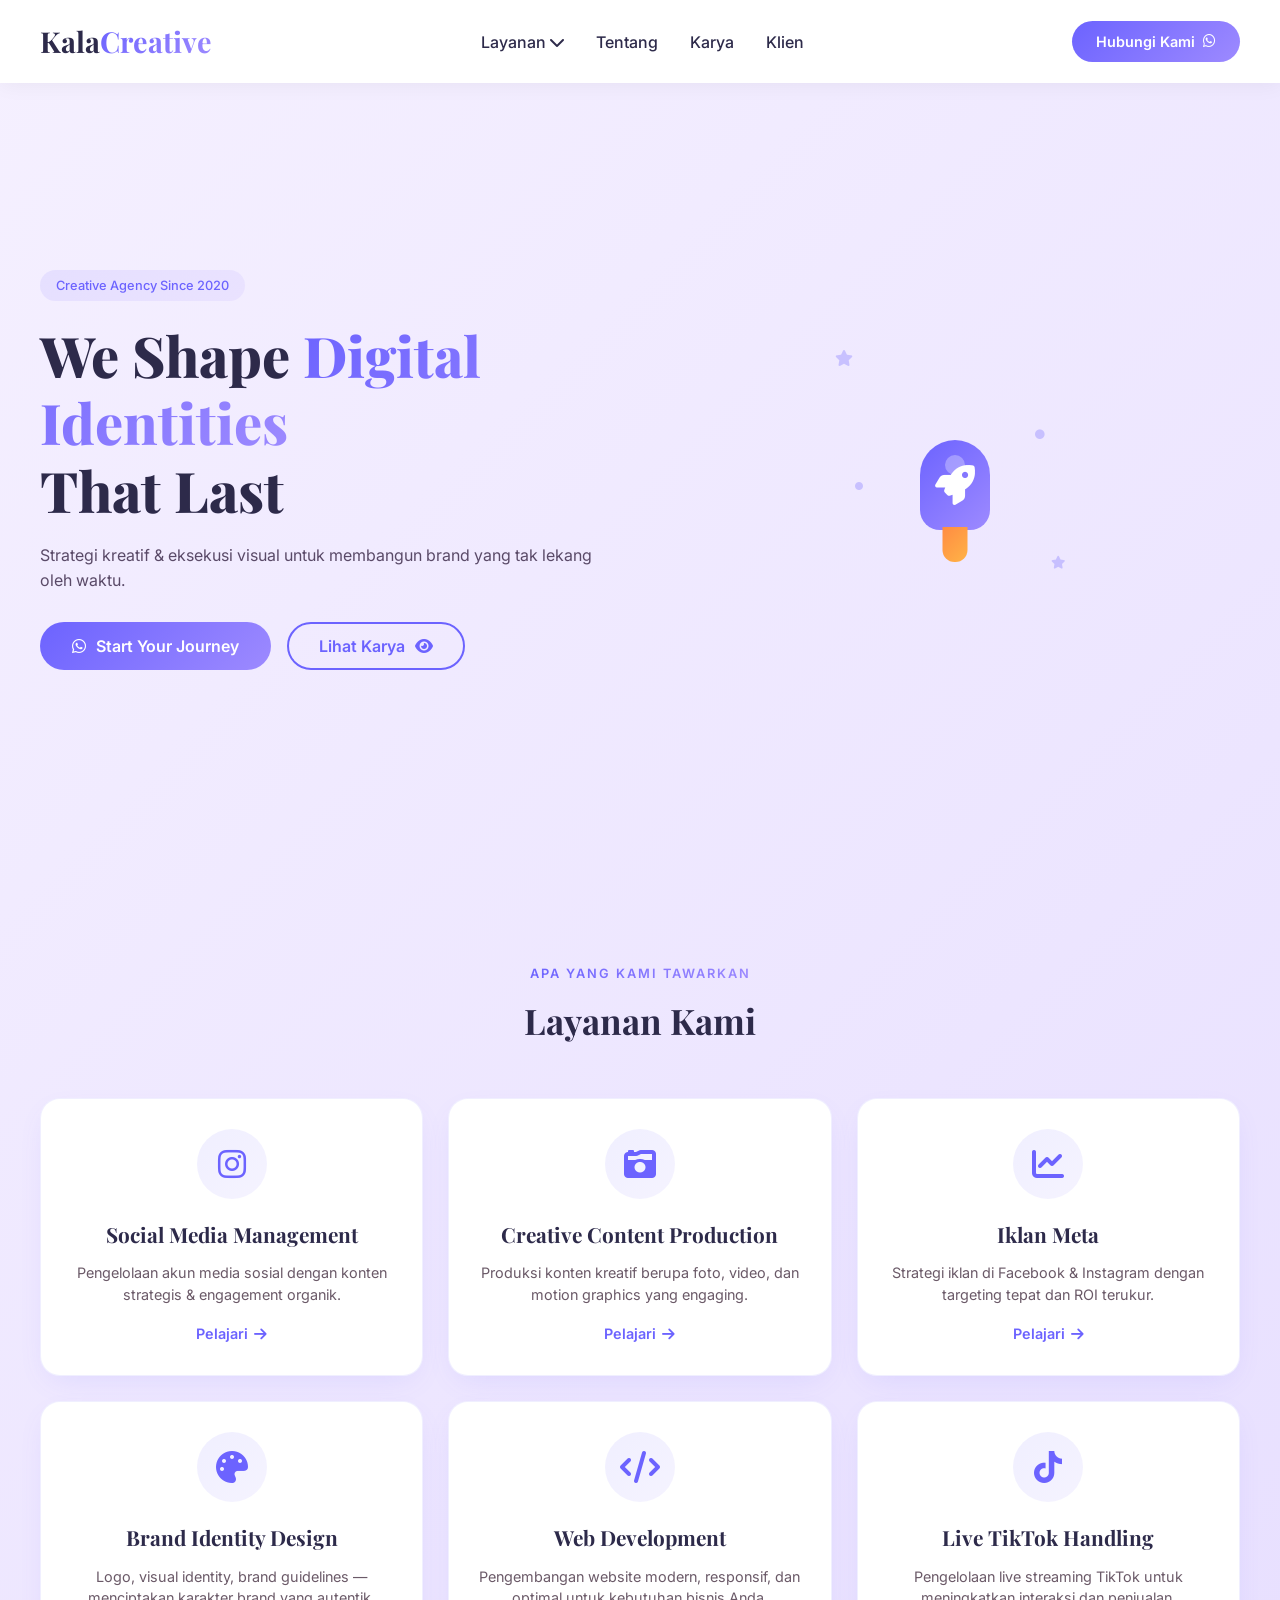
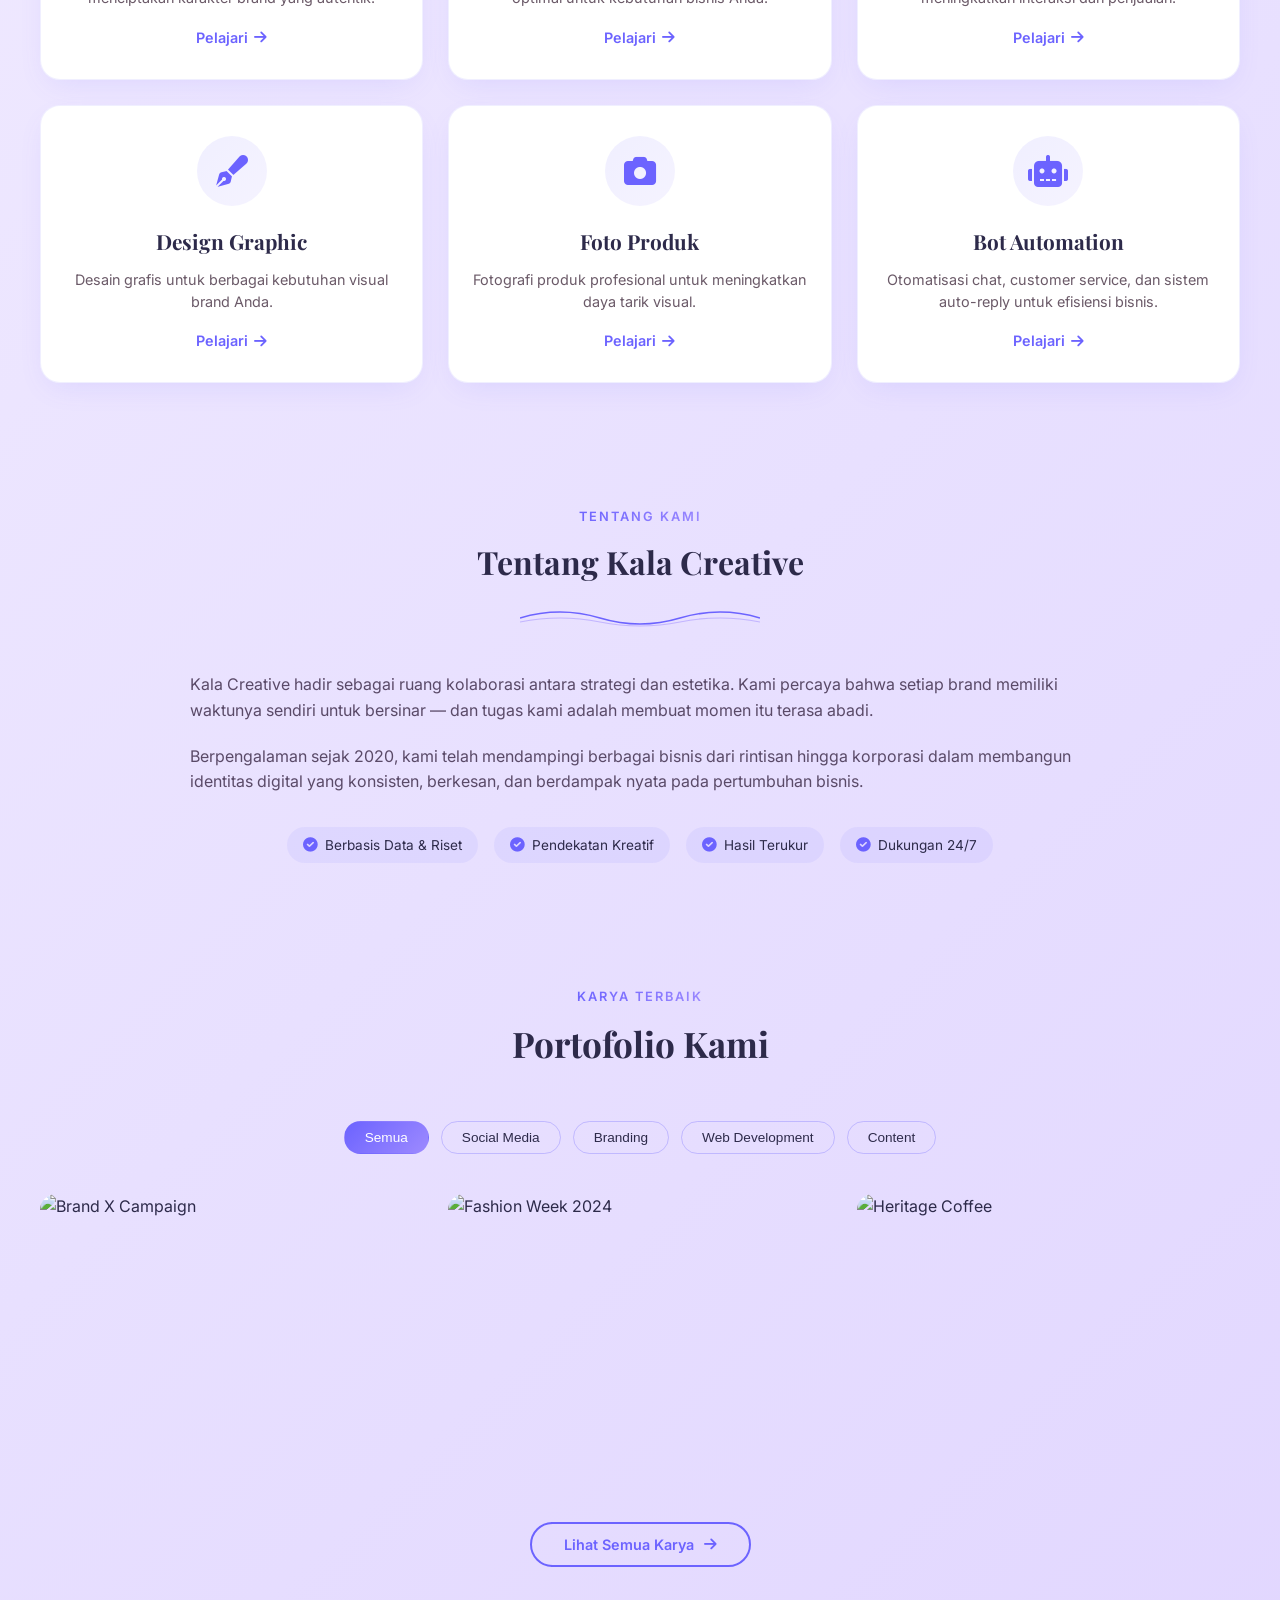
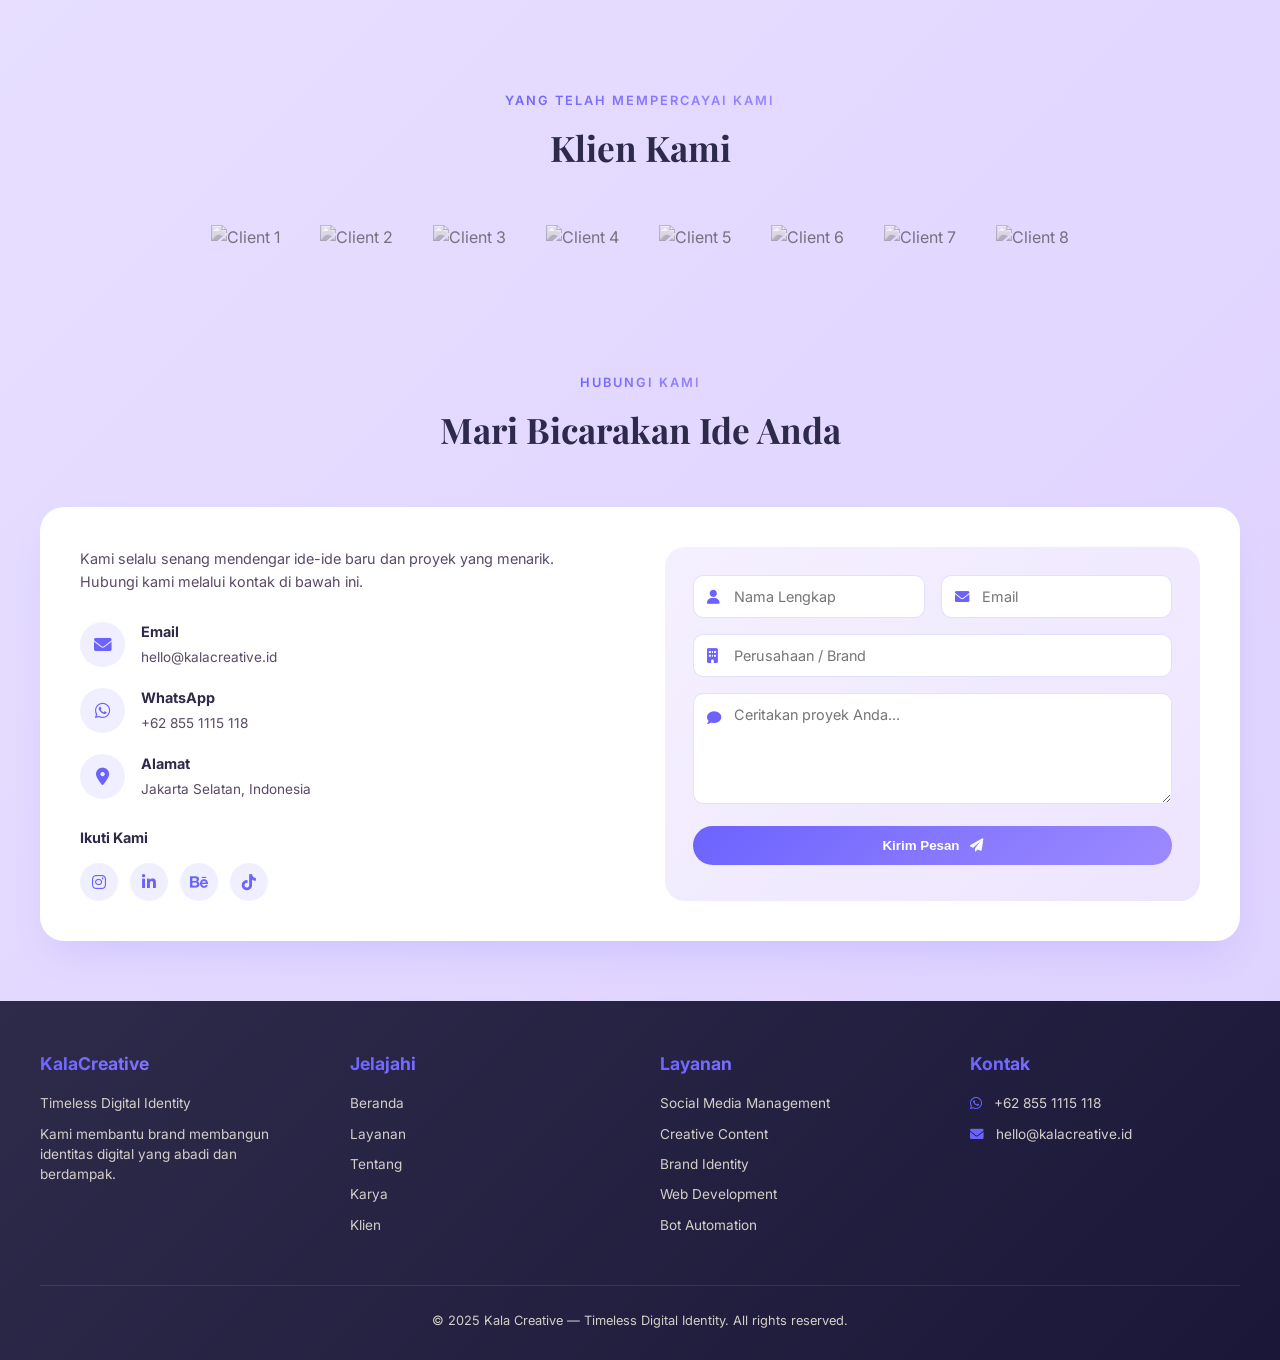
==== index.html @ 10d486e4 "Update UI" ====
<!DOCTYPE html>
<html lang="id">
<head>
    <meta charset="UTF-8">
    <meta name="viewport" content="width=device-width, initial-scale=1.0, user-scalable=yes">
    <meta name="description" content="Kala Creative - Creative Agency for Timeless Digital Identity">
    <title>Kala Creative - Timeless Digital Identity</title>
    <!-- Google Fonts -->
    <link href="https://fonts.googleapis.com/css2?family=Inter:opsz,wght@14..32,300;400;500;600;700;800&family=Playfair+Display:wght@400;500;600;700;800;900&display=swap" rel="stylesheet">
    <!-- Font Awesome 6 -->
    <link rel="stylesheet" href="https://cdnjs.cloudflare.com/ajax/libs/font-awesome/6.0.0-beta3/css/all.min.css">
    <!-- AOS Animation -->
    <link href="https://unpkg.com/aos@2.3.1/dist/aos.css" rel="stylesheet">
    <!-- Custom CSS -->
    <link rel="stylesheet" href="style.css">
</head>
<body>

<!-- Loading Animation -->
<div id="preloader">
    <div class="loader"></div>
</div>

<!-- Back to Top Button -->
<button id="backToTop" class="back-to-top">
    <i class="fas fa-arrow-up"></i>
</button>

<!-- Navbar -->
<nav class="navbar" id="navbar">
    <div class="container nav-container">
        <div class="logo">Kala<span>Creative</span></div>
        <ul class="nav-links" id="navLinks">
            <li class="nav-item has-dropdown">
                <a href="#" class="nav-link">Layanan <i class="fas fa-chevron-down"></i></a>
                <div class="dropdown-menu">
                    <div class="dropdown-grid">
                        <a href="social-media-management.html" class="dropdown-item">
                            <div class="dropdown-icon"><i class="fab fa-instagram"></i></div>
                            <div>
                                <h4>Social Media Management</h4>
                                <p>Kelola media sosial brand Anda</p>
                            </div>
                        </a>
                        <a href="creative-content.html" class="dropdown-item">
                            <div class="dropdown-icon"><i class="fas fa-camera-retro"></i></div>
                            <div>
                                <h4>Creative Content</h4>
                                <p>Produksi konten kreatif berkualitas</p>
                            </div>
                        </a>
                        <a href="meta-ads.html" class="dropdown-item">
                            <div class="dropdown-icon"><i class="fas fa-chart-line"></i></div>
                            <div>
                                <h4>Iklan Meta</h4>
                                <p>Strategi iklan Facebook & Instagram</p>
                            </div>
                        </a>
                        <a href="brand-identity.html" class="dropdown-item">
                            <div class="dropdown-icon"><i class="fas fa-palette"></i></div>
                            <div>
                                <h4>Brand Identity</h4>
                                <p>Ciptakan identitas brand yang kuat</p>
                            </div>
                        </a>
                        <a href="web-development.html" class="dropdown-item">
                            <div class="dropdown-icon"><i class="fas fa-code"></i></div>
                            <div>
                                <h4>Web Development</h4>
                                <p>Website modern & responsif</p>
                            </div>
                        </a>
                        <a href="live-tiktok.html" class="dropdown-item">
                            <div class="dropdown-icon"><i class="fab fa-tiktok"></i></div>
                            <div>
                                <h4>Live TikTok</h4>
                                <p>Optimasi live streaming TikTok</p>
                            </div>
                        </a>
                        <a href="graphic-design.html" class="dropdown-item">
                            <div class="dropdown-icon"><i class="fas fa-pen-fancy"></i></div>
                            <div>
                                <h4>Graphic Design</h4>
                                <p>Desain grafis untuk berbagai kebutuhan</p>
                            </div>
                        </a>
                        <a href="product-photo.html" class="dropdown-item">
                            <div class="dropdown-icon"><i class="fas fa-camera"></i></div>
                            <div>
                                <h4>Foto Produk</h4>
                                <p>Fotografi produk profesional</p>
                            </div>
                        </a>
                        <a href="bot-automation.html" class="dropdown-item">
                            <div class="dropdown-icon"><i class="fas fa-robot"></i></div>
                            <div>
                                <h4>Bot Automation</h4>
                                <p>Otomatisasi chat & customer service</p>
                            </div>
                        </a>
                    </div>
                </div>
            </li>
            <li><a href="#about">Tentang</a></li>
            <li><a href="#portfolio">Karya</a></li>
            <li><a href="#clients">Klien</a></li>
        </ul>
        <a href="https://wa.me/628551115118?text=Halo%20Kala%20Creative,%20saya%20tertarik%20dengan%20layanan%20Anda" class="nav-cta-btn" target="_blank">
            <span>Hubungi Kami</span>
            <i class="fab fa-whatsapp"></i>
        </a>
        <div class="menu-toggle" id="menuToggle">
            <i class="fas fa-bars"></i>
        </div>
    </div>
</nav>

<main>
    <!-- Hero Section -->
    <section id="home" class="hero">
        <div class="container">
            <div class="hero-wrapper">
                <div class="hero-left" data-aos="fade-right" data-aos-duration="1000">
                    <div class="hero-badge">Creative Agency Since 2020</div>
                    <h1>
                        We Shape <span class="hero-gradient">Digital Identities</span><br>
                        That Last
                    </h1>
                    <p class="hero-subtitle">Strategi kreatif & eksekusi visual untuk membangun brand yang tak lekang oleh waktu.</p>
                    <div class="hero-buttons">
                        <a href="https://wa.me/628551115118?text=Halo%20Kala%20Creative,%20saya%20tertarik%20dengan%20layanan%20Anda" class="btn-primary" target="_blank">
                            <i class="fab fa-whatsapp"></i> Start Your Journey
                        </a>
                        <a href="#portfolio" class="btn-outline">Lihat Karya <i class="fas fa-eye"></i></a>
                    </div>
                </div>
                <div class="hero-right" data-aos="fade-left" data-aos-duration="1000" data-aos-delay="200">
                    <div class="rocket-animation">
                        <div class="rocket">
                            <div class="rocket-body">
                                <div class="rocket-window"></div>
                                <i class="fas fa-rocket"></i>
                            </div>
                            <div class="rocket-fire"></div>
                        </div>
                        <div class="floating-icons">
                            <i class="fas fa-star star-1"></i>
                            <i class="fas fa-star star-2"></i>
                            <i class="fas fa-circle circle-1"></i>
                            <i class="fas fa-circle circle-2"></i>
                        </div>
                    </div>
                </div>
            </div>
        </div>
    </section>

    <!-- Layanan Kami -->
    <section id="services">
        <div class="container">
            <div class="section-header" data-aos="fade-up">
                <span class="section-subtitle">Apa yang Kami Tawarkan</span>
                <h2 class="section-title">Layanan Kami</h2>
            </div>
            <div class="services-grid">
                <div class="service-card" data-aos="fade-up" data-aos-delay="0">
                    <div class="service-icon">
                        <i class="fab fa-instagram"></i>
                    </div>
                    <h3>Social Media Management</h3>
                    <p>Pengelolaan akun media sosial dengan konten strategis & engagement organik.</p>
                    <a href="social-media-management.html" class="service-link">Pelajari <i class="fas fa-arrow-right"></i></a>
                </div>
                <div class="service-card" data-aos="fade-up" data-aos-delay="100">
                    <div class="service-icon">
                        <i class="fas fa-camera-retro"></i>
                    </div>
                    <h3>Creative Content Production</h3>
                    <p>Produksi konten kreatif berupa foto, video, dan motion graphics yang engaging.</p>
                    <a href="creative-content.html" class="service-link">Pelajari <i class="fas fa-arrow-right"></i></a>
                </div>
                <div class="service-card" data-aos="fade-up" data-aos-delay="200">
                    <div class="service-icon">
                        <i class="fas fa-chart-line"></i>
                    </div>
                    <h3>Iklan Meta</h3>
                    <p>Strategi iklan di Facebook & Instagram dengan targeting tepat dan ROI terukur.</p>
                    <a href="meta-ads.html" class="service-link">Pelajari <i class="fas fa-arrow-right"></i></a>
                </div>
                <div class="service-card" data-aos="fade-up" data-aos-delay="300">
                    <div class="service-icon">
                        <i class="fas fa-palette"></i>
                    </div>
                    <h3>Brand Identity Design</h3>
                    <p>Logo, visual identity, brand guidelines — menciptakan karakter brand yang autentik.</p>
                    <a href="brand-identity.html" class="service-link">Pelajari <i class="fas fa-arrow-right"></i></a>
                </div>
                <div class="service-card" data-aos="fade-up" data-aos-delay="400">
                    <div class="service-icon">
                        <i class="fas fa-code"></i>
                    </div>
                    <h3>Web Development</h3>
                    <p>Pengembangan website modern, responsif, dan optimal untuk kebutuhan bisnis Anda.</p>
                    <a href="web-development.html" class="service-link">Pelajari <i class="fas fa-arrow-right"></i></a>
                </div>
                <div class="service-card" data-aos="fade-up" data-aos-delay="500">
                    <div class="service-icon">
                        <i class="fab fa-tiktok"></i>
                    </div>
                    <h3>Live TikTok Handling</h3>
                    <p>Pengelolaan live streaming TikTok untuk meningkatkan interaksi dan penjualan.</p>
                    <a href="live-tiktok.html" class="service-link">Pelajari <i class="fas fa-arrow-right"></i></a>
                </div>
                <div class="service-card" data-aos="fade-up" data-aos-delay="600">
                    <div class="service-icon">
                        <i class="fas fa-pen-fancy"></i>
                    </div>
                    <h3>Design Graphic</h3>
                    <p>Desain grafis untuk berbagai kebutuhan visual brand Anda.</p>
                    <a href="graphic-design.html" class="service-link">Pelajari <i class="fas fa-arrow-right"></i></a>
                </div>
                <div class="service-card" data-aos="fade-up" data-aos-delay="700">
                    <div class="service-icon">
                        <i class="fas fa-camera"></i>
                    </div>
                    <h3>Foto Produk</h3>
                    <p>Fotografi produk profesional untuk meningkatkan daya tarik visual.</p>
                    <a href="product-photo.html" class="service-link">Pelajari <i class="fas fa-arrow-right"></i></a>
                </div>
                <div class="service-card" data-aos="fade-up" data-aos-delay="800">
                    <div class="service-icon">
                        <i class="fas fa-robot"></i>
                    </div>
                    <h3>Bot Automation</h3>
                    <p>Otomatisasi chat, customer service, dan sistem auto-reply untuk efisiensi bisnis.</p>
                    <a href="bot-automation.html" class="service-link">Pelajari <i class="fas fa-arrow-right"></i></a>
                </div>
            </div>
        </div>
    </section>

    <!-- About Section -->
    <section id="about">
        <div class="container">
            <div class="about-wrapper">
                <div class="about-text" data-aos="fade-up">
                    <span class="section-subtitle">Tentang Kami</span>
                    <h2>Tentang Kala Creative</h2>
                    <div class="brush-stroke">
                        <svg viewBox="0 0 300 40" preserveAspectRatio="none">
                            <path d="M0,20 Q50,5 100,20 T200,20 T300,20" stroke="#6C63FF" fill="none" stroke-width="2"/>
                            <path d="M0,25 Q50,15 100,25 T200,25 T300,25" stroke="#9D8AFF" fill="none" stroke-width="1.5" opacity="0.5"/>
                        </svg>
                    </div>
                    <p>Kala Creative hadir sebagai ruang kolaborasi antara strategi dan estetika. Kami percaya bahwa setiap brand memiliki waktunya sendiri untuk bersinar — dan tugas kami adalah membuat momen itu terasa abadi.</p>
                    <p>Berpengalaman sejak 2020, kami telah mendampingi berbagai bisnis dari rintisan hingga korporasi dalam membangun identitas digital yang konsisten, berkesan, dan berdampak nyata pada pertumbuhan bisnis.</p>
                    <div class="about-features">
                        <div class="feature"><i class="fas fa-check-circle"></i> Berbasis Data & Riset</div>
                        <div class="feature"><i class="fas fa-check-circle"></i> Pendekatan Kreatif</div>
                        <div class="feature"><i class="fas fa-check-circle"></i> Hasil Terukur</div>
                        <div class="feature"><i class="fas fa-check-circle"></i> Dukungan 24/7</div>
                    </div>
                </div>
            </div>
        </div>
    </section>

    <!-- Portfolio Section -->
    <section id="portfolio">
        <div class="container">
            <div class="section-header" data-aos="fade-up">
                <span class="section-subtitle">Karya Terbaik</span>
                <h2 class="section-title">Portofolio Kami</h2>
            </div>
            <div class="portfolio-filters" data-aos="fade-up">
                <button class="filter-btn active" data-filter="all">Semua</button>
                <button class="filter-btn" data-filter="social">Social Media</button>
                <button class="filter-btn" data-filter="branding">Branding</button>
                <button class="filter-btn" data-filter="web">Web Development</button>
                <button class="filter-btn" data-filter="content">Content</button>
            </div>
            <div class="portfolio-grid" id="portfolioGrid"></div>
            <div class="portfolio-footer" data-aos="fade-up">
                <a href="portfolio.html" class="load-more-btn">
                    <span>Lihat Semua Karya</span>
                    <i class="fas fa-arrow-right"></i>
                </a>
            </div>
        </div>
    </section>

    <!-- Clients Section -->
    <section id="clients">
        <div class="container">
            <div class="section-header" data-aos="fade-up">
                <span class="section-subtitle">Yang Telah Mempercayai Kami</span>
                <h2 class="section-title">Klien Kami</h2>
            </div>
            <div class="clients-logos" id="clientsLogos"></div>
        </div>
    </section>

    <!-- Contact Section -->
    <section id="contact">
        <div class="container">
            <div class="section-header" data-aos="fade-up">
                <span class="section-subtitle">Hubungi Kami</span>
                <h2 class="section-title">Mari Bicarakan Ide Anda</h2>
            </div>
            <div class="contact-wrapper" data-aos="fade-up">
                <div class="contact-info">
                    <p class="contact-desc">Kami selalu senang mendengar ide-ide baru dan proyek yang menarik. Hubungi kami melalui kontak di bawah ini.</p>
                    <div class="contact-details">
                        <div class="contact-item">
                            <div class="contact-icon"><i class="fas fa-envelope"></i></div>
                            <div>
                                <h4>Email</h4>
                                <p>hello@kalacreative.id</p>
                            </div>
                        </div>
                        <div class="contact-item">
                            <div class="contact-icon"><i class="fab fa-whatsapp"></i></div>
                            <div>
                                <h4>WhatsApp</h4>
                                <p>+62 855 1115 118</p>
                            </div>
                        </div>
                        <div class="contact-item">
                            <div class="contact-icon"><i class="fas fa-map-marker-alt"></i></div>
                            <div>
                                <h4>Alamat</h4>
                                <p>Jakarta Selatan, Indonesia</p>
                            </div>
                        </div>
                    </div>
                    <div class="contact-social">
                        <h4>Ikuti Kami</h4>
                        <div class="social-links">
                            <a href="#"><i class="fab fa-instagram"></i></a>
                            <a href="#"><i class="fab fa-linkedin-in"></i></a>
                            <a href="#"><i class="fab fa-behance"></i></a>
                            <a href="#"><i class="fab fa-tiktok"></i></a>
                        </div>
                    </div>
                </div>
                <div class="contact-form">
                    <form id="contactForm">
                        <div class="form-row">
                            <div class="form-group">
                                <input type="text" id="name" placeholder="Nama Lengkap" required>
                                <i class="fas fa-user"></i>
                            </div>
                            <div class="form-group">
                                <input type="email" id="email" placeholder="Email" required>
                                <i class="fas fa-envelope"></i>
                            </div>
                        </div>
                        <div class="form-group">
                            <input type="text" id="subject" placeholder="Perusahaan / Brand">
                            <i class="fas fa-building"></i>
                        </div>
                        <div class="form-group">
                            <textarea id="message" rows="5" placeholder="Ceritakan proyek Anda..." required></textarea>
                            <i class="fas fa-comment"></i>
                        </div>
                        <button type="submit" class="btn-primary submit-btn">Kirim Pesan <i class="fas fa-paper-plane"></i></button>
                        <div id="formMessage" class="form-message"></div>
                    </form>
                </div>
            </div>
        </div>
    </section>
</main>

<!-- Footer -->
<footer>
    <div class="container">
        <div class="footer-grid">
            <div class="footer-col">
                <h4>Kala<span>Creative</span></h4>
                <p>Timeless Digital Identity</p>
                <p>Kami membantu brand membangun identitas digital yang abadi dan berdampak.</p>
            </div>
            <div class="footer-col">
                <h4>Jelajahi</h4>
                <a href="#home">Beranda</a>
                <a href="#services">Layanan</a>
                <a href="#about">Tentang</a>
                <a href="#portfolio">Karya</a>
                <a href="#clients">Klien</a>
            </div>
            <div class="footer-col">
                <h4>Layanan</h4>
                <a href="social-media-management.html">Social Media Management</a>
                <a href="creative-content.html">Creative Content</a>
                <a href="brand-identity.html">Brand Identity</a>
                <a href="web-development.html">Web Development</a>
                <a href="bot-automation.html">Bot Automation</a>
            </div>
            <div class="footer-col">
                <h4>Kontak</h4>
                <p><i class="fab fa-whatsapp"></i> +62 855 1115 118</p>
                <p><i class="fas fa-envelope"></i> hello@kalacreative.id</p>
            </div>
        </div>
        <div class="copyright">
            &copy; 2025 Kala Creative — Timeless Digital Identity. All rights reserved.
        </div>
    </div>
</footer>

<!-- Scripts -->
<script src="https://unpkg.com/aos@2.3.1/dist/aos.js"></script>
<script src="script.js"></script>
</body>
</html>
---- style.css ----
* {
    margin: 0;
    padding: 0;
    box-sizing: border-box;
}

html {
    scroll-behavior: smooth;
}

body {
    font-family: 'Inter', sans-serif;
    background: linear-gradient(135deg, #F5F0FF 0%, #E8E0FF 50%, #DDD0FF 100%);
    color: #2D2A4A;
    line-height: 1.5;
    overflow-x: hidden;
}

h1, h2, h3, .logo, .section-title {
    font-family: 'Playfair Display', serif;
}

:root {
    --primary-purple: #6C63FF;
    --primary-violet: #9D8AFF;
    --dark: #2D2A4A;
    --white: #FFFFFF;
    --shadow-sm: 0 10px 30px -10px rgba(108, 99, 255, 0.15);
    --shadow-md: 0 20px 40px -15px rgba(108, 99, 255, 0.2);
    --shadow-lg: 0 30px 50px -20px rgba(108, 99, 255, 0.25);
}

.container {
    max-width: 1280px;
    margin: 0 auto;
    padding: 0 40px;
}

/* ========== PRELOADER ========== */
#preloader {
    position: fixed;
    top: 0;
    left: 0;
    width: 100%;
    height: 100%;
    background: linear-gradient(135deg, #F5F0FF, #E8E0FF);
    z-index: 9999;
    display: flex;
    justify-content: center;
    align-items: center;
    transition: opacity 0.5s;
}

.loader {
    width: 50px;
    height: 50px;
    border: 3px solid rgba(108, 99, 255, 0.2);
    border-top-color: var(--primary-purple);
    border-radius: 50%;
    animation: spin 0.8s linear infinite;
}

@keyframes spin {
    to { transform: rotate(360deg); }
}

/* ========== BACK TO TOP ========== */
.back-to-top {
    position: fixed;
    bottom: 30px;
    right: 30px;
    width: 50px;
    height: 50px;
    background: linear-gradient(135deg, var(--primary-purple), var(--primary-violet));
    color: white;
    border: none;
    border-radius: 50%;
    cursor: pointer;
    font-size: 1.2rem;
    opacity: 0;
    visibility: hidden;
    transition: all 0.3s;
    z-index: 99;
    box-shadow: var(--shadow-sm);
}

.back-to-top.show {
    opacity: 1;
    visibility: visible;
}

.back-to-top:hover {
    transform: translateY(-5px);
    box-shadow: var(--shadow-md);
}

/* ========== NAVBAR ========== */
.navbar {
    padding: 20px 0;
    position: fixed;
    top: 0;
    width: 100%;
    background: rgba(255, 255, 255, 0.98);
    backdrop-filter: blur(10px);
    z-index: 1000;
    transition: all 0.3s ease;
    box-shadow: 0 2px 20px rgba(0,0,0,0.05);
}

.navbar.hide {
    transform: translateY(-100%);
}

.navbar.show {
    transform: translateY(0);
}

.navbar.scrolled {
    padding: 12px 0;
    background: rgba(255, 255, 255, 0.98);
    box-shadow: var(--shadow-sm);
}

.nav-container {
    display: flex;
    justify-content: space-between;
    align-items: center;
    gap: 40px;
}

.logo {
    font-size: 1.8rem;
    font-weight: 700;
    color: var(--dark);
    text-decoration: none;
}

.logo span {
    background: linear-gradient(135deg, var(--primary-purple), var(--primary-violet));
    -webkit-background-clip: text;
    background-clip: text;
    color: transparent;
}

.nav-links {
    display: flex;
    gap: 32px;
    list-style: none;
    margin: 0 auto;
}

.nav-links a {
    text-decoration: none;
    font-weight: 500;
    color: var(--dark);
    transition: color 0.3s;
    font-size: 1rem;
}

.nav-links a:hover {
    color: var(--primary-purple);
}

/* Dropdown Menu */
.nav-item {
    position: relative;
}

.dropdown-menu {
    position: absolute;
    top: 100%;
    left: -250px;
    width: 720px;
    background: white;
    border-radius: 20px;
    box-shadow: var(--shadow-lg);
    opacity: 0;
    visibility: hidden;
    transition: all 0.3s;
    z-index: 100;
    padding: 20px;
    margin-top: 15px;
}

.nav-item:hover .dropdown-menu {
    opacity: 1;
    visibility: visible;
    transform: translateY(0);
}

.dropdown-grid {
    display: grid;
    grid-template-columns: repeat(2, 1fr);
    gap: 12px;
    max-height: 400px;
    overflow-y: auto;
}

.dropdown-grid::-webkit-scrollbar {
    width: 4px;
}

.dropdown-grid::-webkit-scrollbar-track {
    background: rgba(108, 99, 255, 0.1);
    border-radius: 4px;
}

.dropdown-grid::-webkit-scrollbar-thumb {
    background: var(--primary-purple);
    border-radius: 4px;
}

.dropdown-item {
    display: flex;
    align-items: center;
    gap: 16px;
    padding: 12px 16px;
    border-radius: 12px;
    text-decoration: none;
    transition: all 0.3s;
}

.dropdown-item:hover {
    background: linear-gradient(135deg, rgba(108, 99, 255, 0.08), rgba(157, 138, 255, 0.08));
    transform: translateX(5px);
}

.dropdown-icon {
    width: 45px;
    height: 45px;
    background: linear-gradient(135deg, rgba(108, 99, 255, 0.15), rgba(157, 138, 255, 0.15));
    display: flex;
    align-items: center;
    justify-content: center;
    border-radius: 12px;
    font-size: 1.2rem;
    color: var(--primary-purple);
}

.dropdown-item h4 {
    font-size: 0.95rem;
    margin-bottom: 4px;
    color: var(--dark);
}

.dropdown-item p {
    font-size: 0.75rem;
    color: #6b5a68;
}

/* Navbar CTA Button */
.nav-cta-btn {
    display: flex;
    align-items: center;
    gap: 8px;
    background: linear-gradient(135deg, var(--primary-purple), var(--primary-violet));
    color: white;
    padding: 10px 24px;
    border-radius: 40px;
    text-decoration: none;
    font-weight: 600;
    font-size: 0.9rem;
    transition: all 0.3s ease;
    position: relative;
    overflow: hidden;
}

.nav-cta-btn::before {
    content: '';
    position: absolute;
    top: 50%;
    left: 50%;
    width: 0;
    height: 0;
    border-radius: 50%;
    background: rgba(255, 255, 255, 0.3);
    transform: translate(-50%, -50%);
    transition: width 0.6s, height 0.6s;
}

.nav-cta-btn:hover::before {
    width: 300px;
    height: 300px;
}

.nav-cta-btn:hover {
    transform: translateY(-2px);
    box-shadow: 0 5px 20px rgba(108, 99, 255, 0.4);
}

.nav-cta-btn i {
    transition: transform 0.3s;
}

.nav-cta-btn:hover i {
    transform: translateX(5px);
}

.menu-toggle {
    display: none;
    font-size: 1.8rem;
    cursor: pointer;
    color: var(--dark);
}

/* ========== BUTTONS ========== */
.btn-primary {
    background: linear-gradient(135deg, var(--primary-purple), var(--primary-violet));
    color: white;
    padding: 12px 32px;
    border-radius: 40px;
    text-decoration: none;
    font-weight: 600;
    display: inline-flex;
    align-items: center;
    gap: 10px;
    transition: all 0.3s ease;
    border: none;
    cursor: pointer;
}

.btn-primary:hover {
    transform: translateY(-3px);
    box-shadow: 0 10px 25px rgba(108, 99, 255, 0.3);
}

.btn-outline {
    background-color: transparent;
    border: 2px solid var(--primary-purple);
    color: var(--primary-purple);
    padding: 10px 30px;
    border-radius: 40px;
    text-decoration: none;
    font-weight: 600;
    display: inline-flex;
    align-items: center;
    gap: 10px;
    transition: all 0.3s ease;
}

.btn-outline:hover {
    background: var(--primary-purple);
    color: white;
    transform: translateY(-3px);
}

/* ========== HERO ========== */
.hero {
    padding: 120px 0 80px;
    min-height: 100vh;
    display: flex;
    align-items: center;
}

.hero-wrapper {
    display: grid;
    grid-template-columns: 1fr 1fr;
    gap: 60px;
    align-items: center;
}

.hero-left {
    max-width: 600px;
}

.hero-badge {
    display: inline-block;
    background: linear-gradient(135deg, rgba(108, 99, 255, 0.1), rgba(157, 138, 255, 0.1));
    color: var(--primary-purple);
    padding: 6px 16px;
    border-radius: 40px;
    font-size: 0.8rem;
    margin-bottom: 20px;
    font-weight: 500;
}

.hero-left h1 {
    font-size: 3.5rem;
    font-weight: 800;
    line-height: 1.2;
    color: var(--dark);
    margin-bottom: 20px;
}

.hero-gradient {
    background: linear-gradient(135deg, var(--primary-purple), var(--primary-violet));
    -webkit-background-clip: text;
    background-clip: text;
    color: transparent;
}

.hero-subtitle {
    font-size: 1rem;
    color: #5a4a68;
    margin-bottom: 28px;
    line-height: 1.6;
}

.hero-buttons {
    display: flex;
    gap: 16px;
    flex-wrap: wrap;
}

/* Hero Right - Rocket Animation */
.hero-right {
    display: flex;
    justify-content: center;
    align-items: center;
}

.rocket-animation {
    position: relative;
    width: 280px;
    height: 280px;
}

.rocket {
    position: absolute;
    bottom: 80px;
    left: 50%;
    transform: translateX(-50%);
    animation: floatRocket 2s ease-in-out infinite;
}

.rocket-body {
    width: 70px;
    height: 90px;
    background: linear-gradient(135deg, #6C63FF, #9D8AFF);
    border-radius: 35px 35px 20px 20px;
    position: relative;
    display: flex;
    align-items: center;
    justify-content: center;
}

.rocket-body i {
    font-size: 2.5rem;
    color: white;
    animation: rocketShake 0.3s ease-in-out infinite alternate;
}

.rocket-window {
    position: absolute;
    top: 15px;
    left: 50%;
    transform: translateX(-50%);
    width: 20px;
    height: 20px;
    background: rgba(255,255,255,0.3);
    border-radius: 50%;
}

.rocket-fire {
    width: 25px;
    height: 35px;
    background: linear-gradient(135deg, #FF8C42, #FFB347);
    border-radius: 0 0 12px 12px;
    position: absolute;
    bottom: -32px;
    left: 50%;
    transform: translateX(-50%);
    animation: fireAnimation 0.1s ease-in-out infinite alternate;
}

@keyframes floatRocket {
    0%, 100% { transform: translateX(-50%) translateY(0px); }
    50% { transform: translateX(-50%) translateY(-10px); }
}

@keyframes rocketShake {
    from { transform: translateX(-1px); }
    to { transform: translateX(1px); }
}

@keyframes fireAnimation {
    from { height: 30px; opacity: 0.8; }
    to { height: 40px; opacity: 1; }
}

.floating-icons {
    position: absolute;
    width: 100%;
    height: 100%;
}

.floating-icons i {
    position: absolute;
    color: rgba(108, 99, 255, 0.3);
    animation: floatIcon 3s ease-in-out infinite;
}

.star-1 {
    top: 20px;
    left: 20px;
    font-size: 1rem;
    animation-delay: 0s;
}

.star-2 {
    bottom: 40px;
    right: 30px;
    font-size: 0.8rem;
    animation-delay: 1s;
}

.circle-1 {
    top: 100px;
    right: 50px;
    font-size: 0.6rem;
    animation-delay: 0.5s;
}

.circle-2 {
    bottom: 120px;
    left: 40px;
    font-size: 0.5rem;
    animation-delay: 1.5s;
}

@keyframes floatIcon {
    0%, 100% { transform: translateY(0px) rotate(0deg); opacity: 0.3; }
    50% { transform: translateY(-15px) rotate(180deg); opacity: 0.6; }
}

/* ========== SECTION HEADER ========== */
section {
    padding: 60px 0;
}

.section-header {
    text-align: center;
    margin-bottom: 50px;
}

.section-subtitle {
    display: inline-block;
    background: linear-gradient(135deg, var(--primary-purple), var(--primary-violet));
    -webkit-background-clip: text;
    background-clip: text;
    color: transparent;
    font-weight: 600;
    letter-spacing: 2px;
    font-size: 0.8rem;
    text-transform: uppercase;
    margin-bottom: 12px;
}

.section-title {
    font-size: 2.2rem;
    color: var(--dark);
    position: relative;
}

/* ========== SERVICES ========== */
.services-grid {
    display: grid;
    grid-template-columns: repeat(3, 1fr);
    gap: 25px;
}

.service-card {
    background: white;
    padding: 30px 20px;
    border-radius: 20px;
    text-align: center;
    transition: all 0.4s ease;
    box-shadow: var(--shadow-sm);
    border: 1px solid rgba(108, 99, 255, 0.1);
    position: relative;
    overflow: hidden;
}

.service-card::before {
    content: '';
    position: absolute;
    top: 0;
    left: 0;
    width: 100%;
    height: 3px;
    background: linear-gradient(90deg, var(--primary-purple), var(--primary-violet));
    transform: scaleX(0);
    transition: transform 0.4s;
}

.service-card:hover::before {
    transform: scaleX(1);
}

.service-card:hover {
    transform: translateY(-5px);
    box-shadow: var(--shadow-md);
}

.service-icon {
    width: 70px;
    height: 70px;
    margin: 0 auto 20px;
    background: linear-gradient(135deg, rgba(108, 99, 255, 0.1), rgba(157, 138, 255, 0.1));
    border-radius: 50%;
    display: flex;
    align-items: center;
    justify-content: center;
    transition: all 0.4s ease;
}

.service-icon i {
    font-size: 2rem;
    color: var(--primary-purple);
    transition: all 0.4s ease;
}

.service-card:hover .service-icon {
    background: linear-gradient(135deg, var(--primary-purple), var(--primary-violet));
    transform: scale(1.05);
}

.service-card:hover .service-icon i {
    color: white;
    animation: iconBounce 0.5s ease;
}

@keyframes iconBounce {
    0%, 100% { transform: scale(1); }
    50% { transform: scale(1.2); }
}

.service-card h3 {
    font-size: 1.3rem;
    margin-bottom: 12px;
    color: var(--dark);
}

.service-card p {
    color: #6b5a68;
    line-height: 1.5;
    margin-bottom: 16px;
    font-size: 0.9rem;
}

.service-link {
    color: var(--primary-purple);
    text-decoration: none;
    font-weight: 600;
    font-size: 0.9rem;
    display: inline-flex;
    align-items: center;
    gap: 6px;
    transition: gap 0.3s;
}

.service-link:hover {
    gap: 10px;
}

/* ========== ABOUT ========== */
.about-wrapper {
    max-width: 900px;
    margin: 0 auto;
    text-align: center;
}

.about-text h2 {
    font-size: 2rem;
    margin-bottom: 16px;
    color: var(--dark);
}

.brush-stroke {
    margin: 16px auto 32px;
    max-width: 240px;
}

.brush-stroke svg {
    width: 100%;
    height: auto;
}

.about-text p {
    font-size: 1rem;
    margin-bottom: 20px;
    color: #5a4a68;
    line-height: 1.6;
    text-align: left;
}

.about-features {
    display: flex;
    flex-wrap: wrap;
    justify-content: center;
    gap: 16px;
    margin-top: 32px;
}

.feature {
    display: flex;
    align-items: center;
    gap: 8px;
    color: var(--dark);
    background: rgba(108, 99, 255, 0.08);
    padding: 8px 16px;
    border-radius: 40px;
    font-size: 0.85rem;
}

.feature i {
    color: var(--primary-purple);
    font-size: 0.9rem;
}

/* ========== PORTFOLIO ========== */
.portfolio-filters {
    display: flex;
    justify-content: center;
    gap: 12px;
    flex-wrap: wrap;
    margin-bottom: 40px;
}

.filter-btn {
    background: transparent;
    border: 1px solid rgba(108, 99, 255, 0.3);
    padding: 8px 20px;
    border-radius: 40px;
    cursor: pointer;
    font-weight: 500;
    transition: all 0.3s;
    color: var(--dark);
    font-size: 0.85rem;
}

.filter-btn.active,
.filter-btn:hover {
    background: linear-gradient(135deg, var(--primary-purple), var(--primary-violet));
    border-color: transparent;
    color: white;
}

.portfolio-grid {
    display: grid;
    grid-template-columns: repeat(3, 1fr);
    gap: 25px;
    margin-bottom: 40px;
}

.portfolio-item {
    position: relative;
    border-radius: 16px;
    overflow: hidden;
    aspect-ratio: 4/3;
    cursor: pointer;
}

.portfolio-item img {
    width: 100%;
    height: 100%;
    object-fit: cover;
    transition: transform 0.5s ease;
}

.portfolio-overlay {
    position: absolute;
    inset: 0;
    background: linear-gradient(135deg, rgba(108, 99, 255, 0.95), rgba(157, 138, 255, 0.9));
    display: flex;
    flex-direction: column;
    justify-content: center;
    align-items: center;
    opacity: 0;
    transition: opacity 0.4s;
    color: white;
    text-align: center;
    padding: 20px;
}

.portfolio-item:hover .portfolio-overlay {
    opacity: 1;
}

.portfolio-item:hover img {
    transform: scale(1.05);
}

.portfolio-overlay h4 {
    font-size: 1.2rem;
    margin-bottom: 6px;
    font-family: 'Playfair Display', serif;
}

.portfolio-overlay p {
    font-size: 0.8rem;
}

.portfolio-footer {
    text-align: center;
}

.load-more-btn {
    display: inline-flex;
    align-items: center;
    gap: 10px;
    background: transparent;
    border: 2px solid var(--primary-purple);
    color: var(--primary-purple);
    padding: 10px 32px;
    border-radius: 50px;
    text-decoration: none;
    font-weight: 600;
    font-size: 0.9rem;
    transition: all 0.3s;
}

.load-more-btn:hover {
    background: linear-gradient(135deg, var(--primary-purple), var(--primary-violet));
    color: white;
    gap: 16px;
    transform: translateY(-2px);
    border-color: transparent;
}

/* ========== CLIENTS ========== */
.clients-logos {
    display: flex;
    justify-content: center;
    flex-wrap: wrap;
    gap: 40px;
    row-gap: 30px;
}

.logo-item {
    transition: all 0.3s;
    cursor: pointer;
}

.logo-item img {
    filter: grayscale(100%);
    transition: all 0.3s;
    max-width: 100px;
    height: auto;
    opacity: 0.6;
}

.logo-item:hover {
    transform: scale(1.05);
}

.logo-item:hover img {
    filter: grayscale(0%);
    opacity: 1;
}

/* ========== CONTACT ========== */
.contact-wrapper {
    display: grid;
    grid-template-columns: 1fr 1fr;
    gap: 50px;
    background: white;
    border-radius: 24px;
    padding: 40px;
    box-shadow: var(--shadow-md);
}

.contact-info {
    padding-right: 20px;
}

.contact-desc {
    color: #5a4a68;
    margin-bottom: 28px;
    line-height: 1.6;
    font-size: 0.9rem;
}

.contact-details {
    display: flex;
    flex-direction: column;
    gap: 20px;
    margin-bottom: 28px;
}

.contact-item {
    display: flex;
    align-items: center;
    gap: 16px;
}

.contact-icon {
    width: 45px;
    height: 45px;
    background: rgba(108, 99, 255, 0.1);
    display: flex;
    align-items: center;
    justify-content: center;
    border-radius: 50%;
    font-size: 1.1rem;
    transition: all 0.3s;
    color: var(--primary-purple);
}

.contact-item:hover .contact-icon {
    background: linear-gradient(135deg, var(--primary-purple), var(--primary-violet));
    color: white;
}

.contact-item h4 {
    font-size: 0.9rem;
    margin-bottom: 4px;
    color: var(--dark);
}

.contact-item p {
    color: #5a4a68;
    font-size: 0.85rem;
}

.contact-social h4 {
    margin-bottom: 14px;
    font-size: 0.9rem;
    color: var(--dark);
}

.social-links {
    display: flex;
    gap: 12px;
}

.social-links a {
    width: 38px;
    height: 38px;
    background: rgba(108, 99, 255, 0.1);
    display: flex;
    align-items: center;
    justify-content: center;
    border-radius: 50%;
    transition: all 0.3s;
    color: var(--primary-purple);
    text-decoration: none;
}

.social-links a:hover {
    background: linear-gradient(135deg, var(--primary-purple), var(--primary-violet));
    color: white;
    transform: translateY(-2px);
}

.contact-form {
    background: linear-gradient(135deg, #F5F0FF, #EDE5FF);
    padding: 28px;
    border-radius: 20px;
}

.form-row {
    display: grid;
    grid-template-columns: 1fr 1fr;
    gap: 16px;
}

.form-group {
    position: relative;
    margin-bottom: 16px;
}

.form-group input,
.form-group textarea {
    width: 100%;
    padding: 12px 16px 12px 40px;
    border: 1px solid rgba(108, 99, 255, 0.2);
    border-radius: 10px;
    font-family: inherit;
    transition: all 0.3s;
    background: white;
    font-size: 0.9rem;
}

.form-group input:focus,
.form-group textarea:focus {
    outline: none;
    border-color: var(--primary-purple);
    box-shadow: 0 0 0 3px rgba(108, 99, 255, 0.1);
}

.form-group i {
    position: absolute;
    left: 14px;
    top: 50%;
    transform: translateY(-50%);
    color: var(--primary-purple);
    font-size: 0.9rem;
}

.form-group textarea + i {
    top: 18px;
    transform: none;
}

.submit-btn {
    width: 100%;
    justify-content: center;
    padding: 12px !important;
}

.form-message {
    margin-top: 14px;
    padding: 10px;
    border-radius: 8px;
    display: none;
    text-align: center;
    font-size: 0.85rem;
}

.form-message.success {
    background: #d4edda;
    color: #155724;
    display: block;
}

.form-message.error {
    background: #f8d7da;
    color: #721c24;
    display: block;
}

/* ========== FOOTER ========== */
footer {
    background: linear-gradient(135deg, #2D2A4A, #1A1738);
    color: #d4cfc8;
    padding: 50px 0 30px;
    margin-top: 0;
}

.footer-grid {
    display: grid;
    grid-template-columns: repeat(auto-fit, minmax(200px, 1fr));
    gap: 40px;
    margin-bottom: 40px;
}

.footer-col h4 {
    background: linear-gradient(135deg, var(--primary-purple), var(--primary-violet));
    -webkit-background-clip: text;
    background-clip: text;
    color: transparent;
    margin-bottom: 16px;
    font-size: 1.1rem;
}

.footer-col p, .footer-col a {
    color: #d4cfc8;
    text-decoration: none;
    display: block;
    margin-bottom: 10px;
    transition: color 0.3s;
    font-size: 0.85rem;
}

.footer-col a:hover {
    color: var(--primary-purple);
}

.footer-col i {
    margin-right: 8px;
    color: var(--primary-purple);
}

.copyright {
    text-align: center;
    padding-top: 25px;
    border-top: 1px solid rgba(255,255,255,0.1);
    font-size: 0.8rem;
}

/* ========== RESPONSIVE ========== */
@media (max-width: 1024px) {
    .dropdown-menu {
        width: 600px;
        left: -220px;
    }
    .hero-left h1 {
        font-size: 3rem;
    }
    .services-grid {
        grid-template-columns: repeat(2, 1fr);
    }
}

@media (max-width: 992px) {
    .hero-wrapper {
        grid-template-columns: 1fr;
        text-align: center;
        gap: 40px;
    }
    .hero-left {
        max-width: 100%;
    }
    .hero-buttons {
        justify-content: center;
    }
    .section-title {
        font-size: 1.8rem;
    }
    .portfolio-grid {
        grid-template-columns: repeat(2, 1fr);
    }
    .contact-wrapper {
        grid-template-columns: 1fr;
        padding: 30px;
    }
    .contact-info {
        padding-right: 0;
    }
    .form-row {
        grid-template-columns: 1fr;
    }
    section {
        padding: 50px 0;
    }
}

@media (max-width: 768px) {
    .container {
        padding: 0 20px;
    }
    
    .nav-links {
        position: fixed;
        top: 70px;
        left: -100%;
        background: white;
        width: 85%;
        height: 100vh;
        flex-direction: column;
        padding: 30px 24px;
        gap: 20px;
        transition: 0.3s;
        box-shadow: 5px 0 20px rgba(0,0,0,0.1);
        z-index: 999;
        overflow-y: auto;
    }
    
    .nav-links.active {
        left: 0;
    }
    
    .nav-cta-btn {
        display: none;
    }
    
    .menu-toggle {
        display: block;
    }
    
    .dropdown-menu {
        position: static;
        width: 100%;
        opacity: 1;
        visibility: visible;
        box-shadow: none;
        padding: 20px 0 0 20px;
        display: none;
        margin-top: 10px;
    }
    
    .nav-item.active .dropdown-menu {
        display: block;
    }
    
    .dropdown-grid {
        grid-template-columns: 1fr;
        max-height: 300px;
    }
    
    .hero {
        padding: 100px 0 50px;
    }
    
    .hero-left h1 {
        font-size: 1.8rem;
    }
    
    .section-title {
        font-size: 1.5rem;
    }
    
    .services-grid {
        grid-template-columns: 1fr;
        gap: 20px;
    }
    
    .portfolio-grid {
        grid-template-columns: 1fr;
        gap: 20px;
    }
    
    .clients-logos {
        gap: 25px;
    }
    
    .logo-item img {
        max-width: 80px;
    }
    
    .contact-wrapper {
        padding: 25px 20px;
    }
    
    .service-card {
        padding: 25px 20px;
    }
    
    .hero-right .rocket-animation {
        width: 220px;
        height: 220px;
    }
}
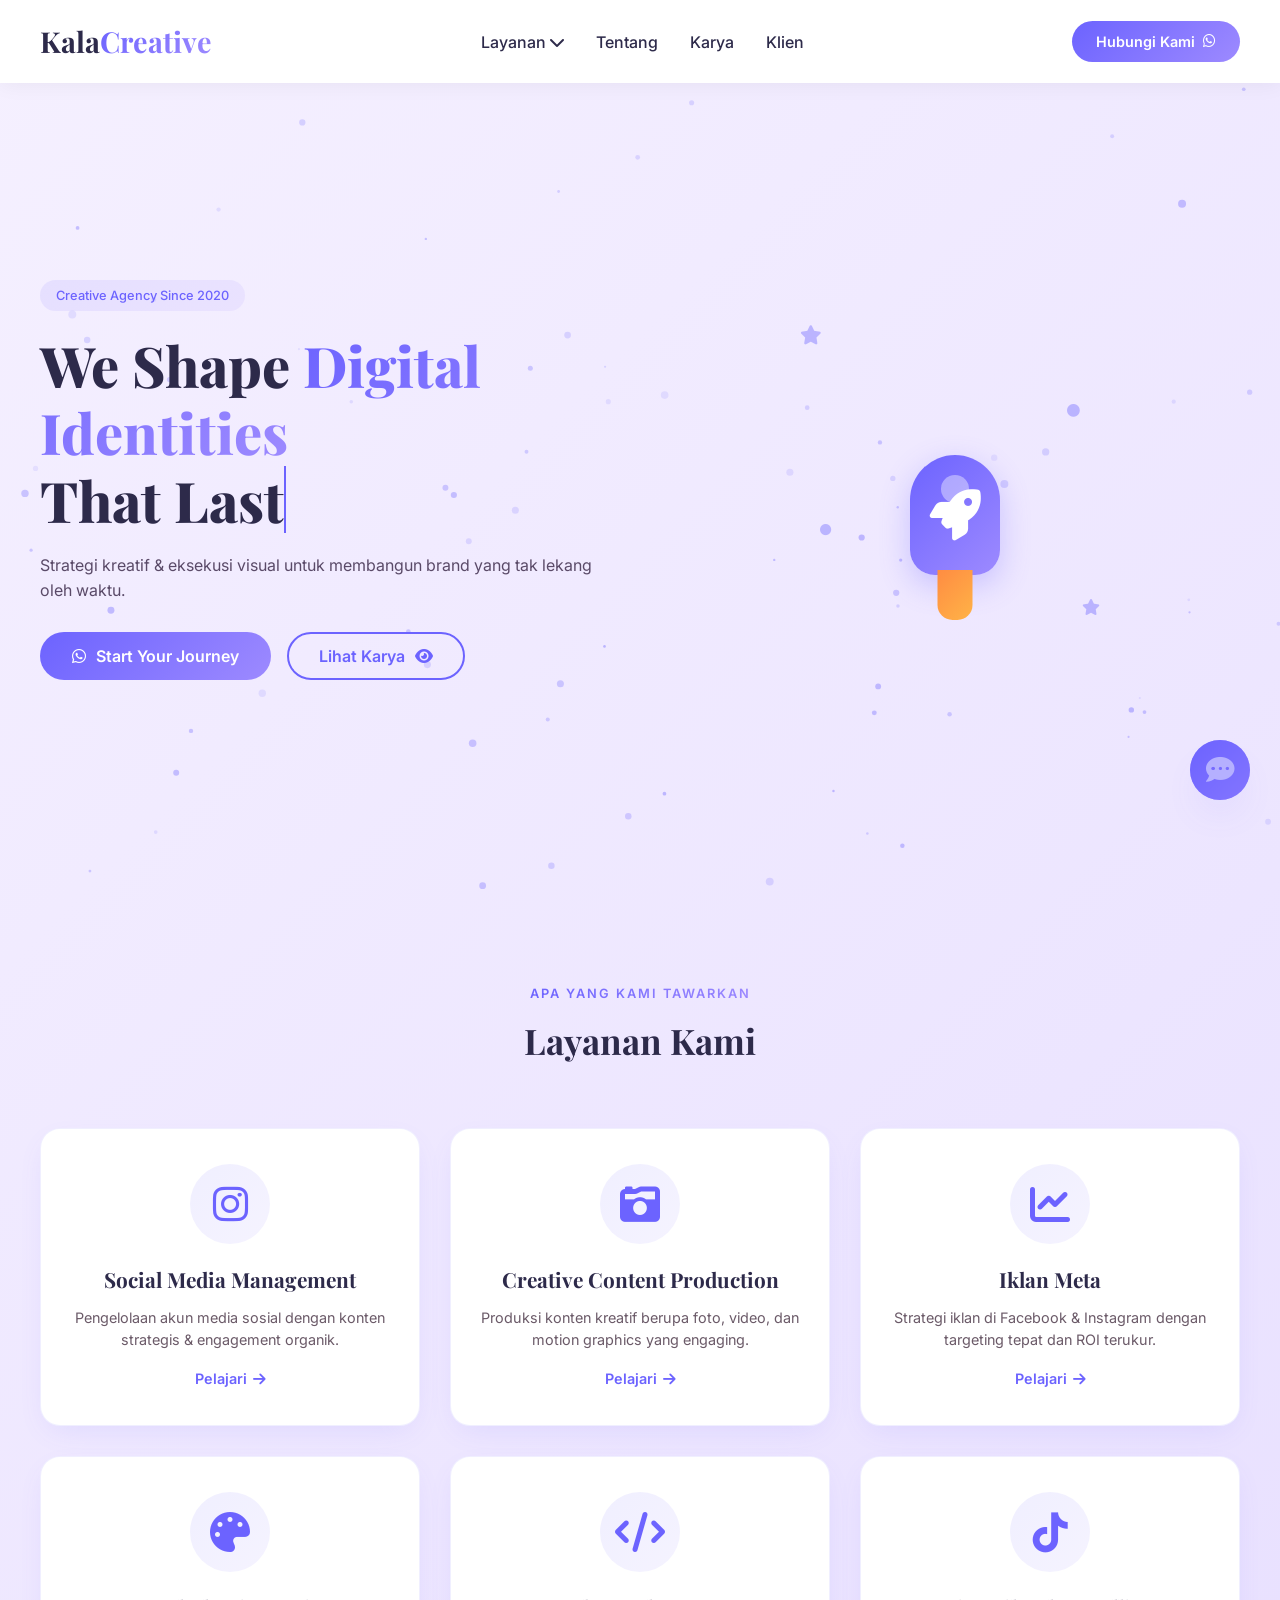
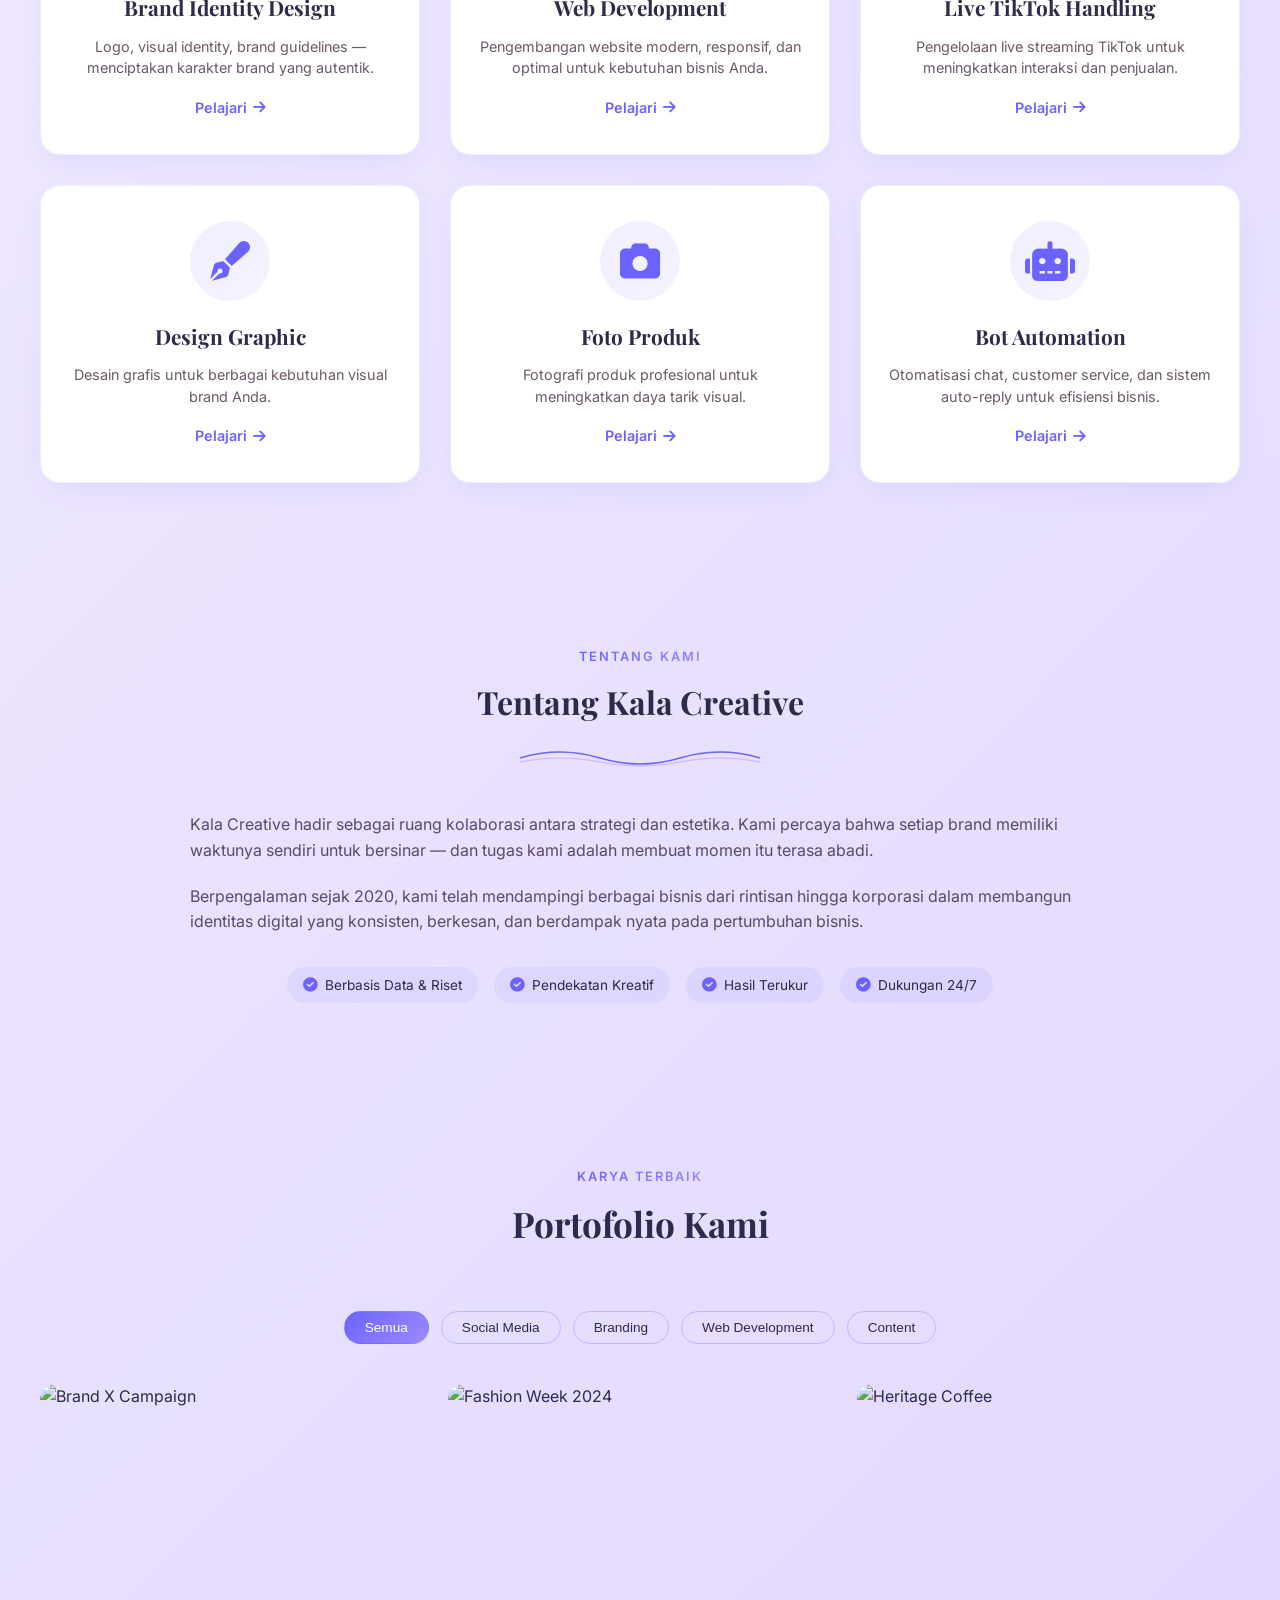
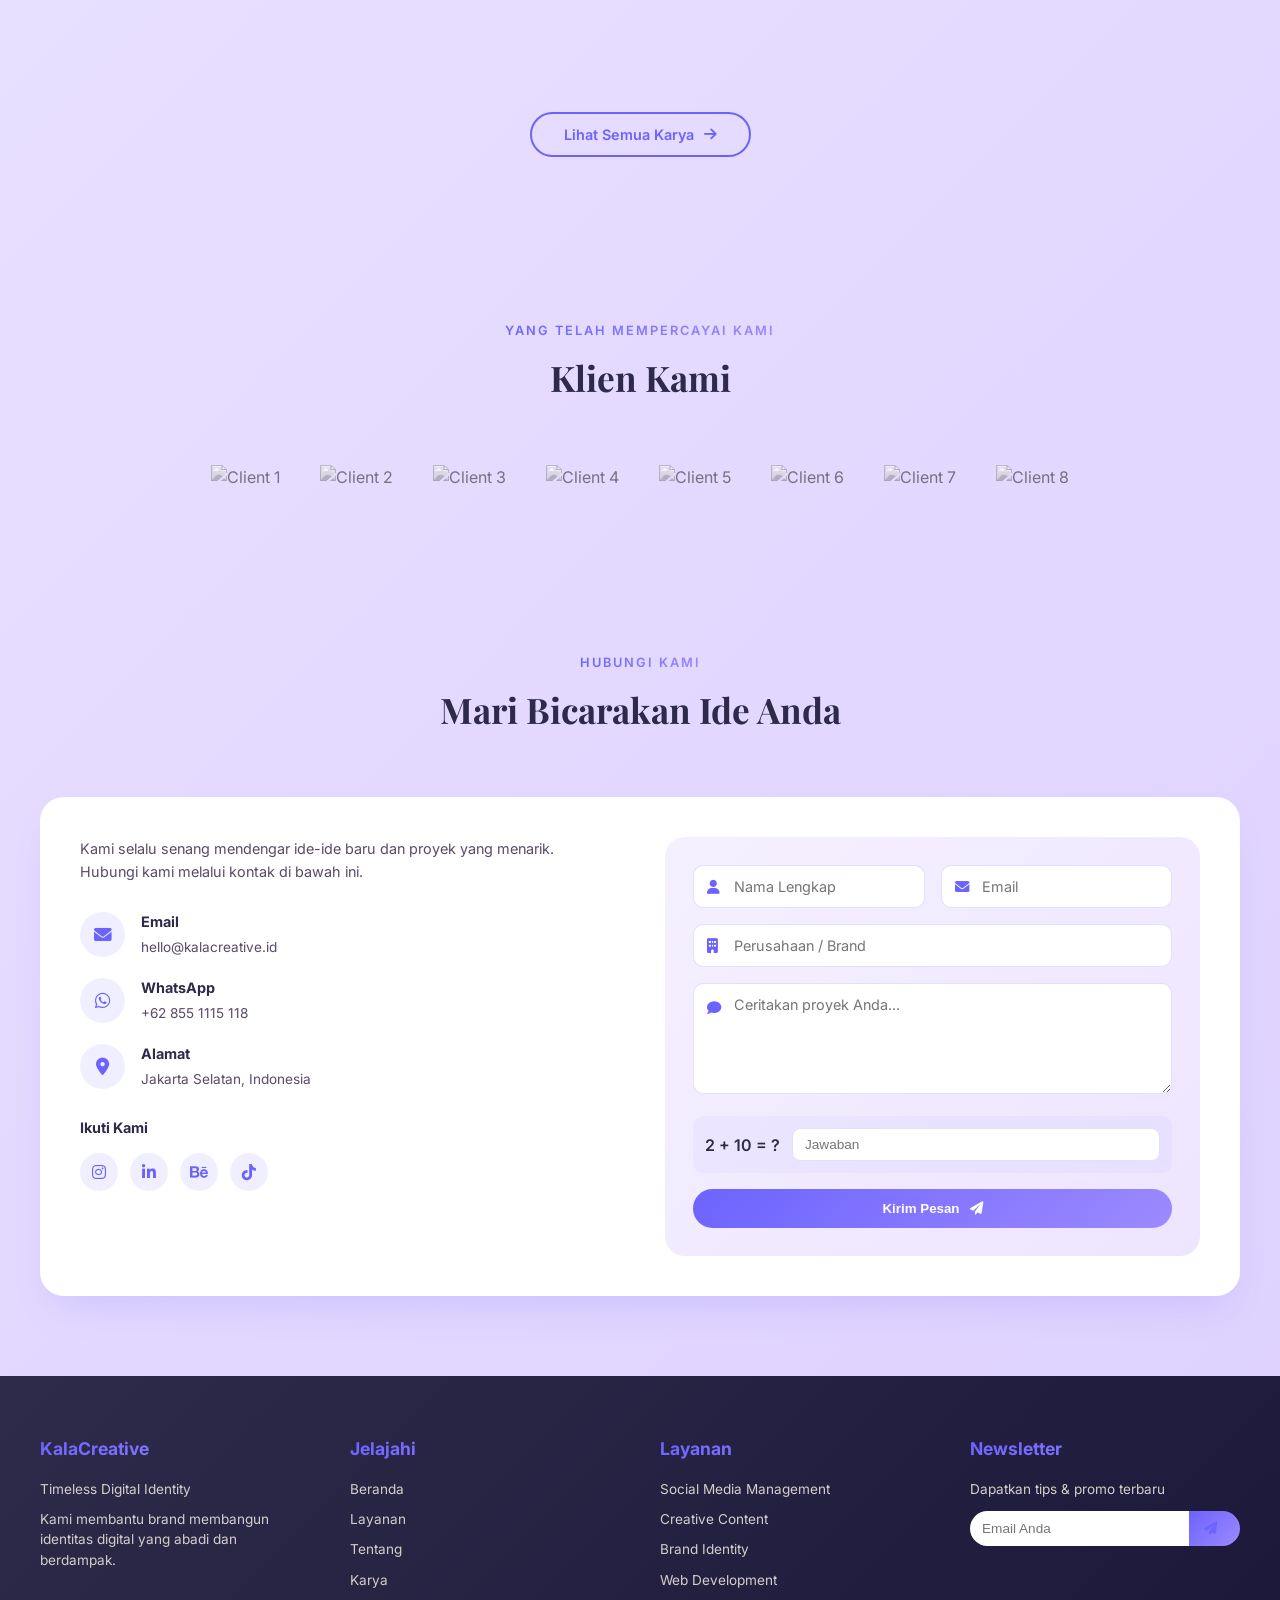
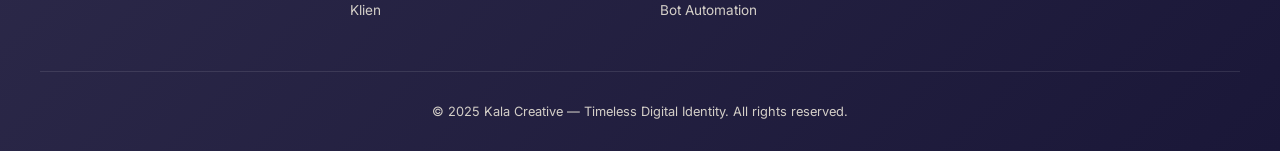
==== commit 1c0a4793: "Update UI" ====
--- a/index.html
+++ b/index.html
@@ -21,83 +21,64 @@
     <div class="loader"></div>
 </div>
 
-<!-- Back to Top Button -->
+<!-- Back to Top Button (KIRI) -->
 <button id="backToTop" class="back-to-top">
     <i class="fas fa-arrow-up"></i>
 </button>
 
+<!-- Live Chat Widget -->
+<div class="chat-widget" id="chatWidget">
+    <div class="chat-button" id="chatButton">
+        <i class="fas fa-comment-dots"></i>
+        <span class="chat-pulse"></span>
+    </div>
+    <div class="chat-box" id="chatBox">
+        <div class="chat-header">
+            <h4>✨ Kala Creative Assistant</h4>
+            <button class="chat-close" id="chatClose"><i class="fas fa-times"></i></button>
+        </div>
+        <div class="chat-messages" id="chatMessages">
+            <div class="chat-message bot">
+                <div class="message-bubble">
+                    Halo! 👋 Ada yang bisa saya bantu? Silakan pilih pertanyaan di bawah atau ketik pertanyaan Anda.
+                </div>
+            </div>
+        </div>
+        <div class="chat-questions">
+            <button class="chat-question-btn" data-question="layanan">Apa saja layanan Kala Creative?</button>
+            <button class="chat-question-btn" data-question="harga">Berapa harga paket layanan?</button>
+            <button class="chat-question-btn" data-question="kontak">Bagaimana cara menghubungi?</button>
+            <button class="chat-question-btn" data-question="waktu">Berapa lama proses pengerjaan?</button>
+            <button class="chat-question-btn" data-question="portfolio">Bisa lihat portfolio?</button>
+            <button class="chat-question-btn" data-question="custom">Bisa custom paket?</button>
+            <button class="chat-question-btn" data-question="garansi">Ada garansi?</button>
+            <button class="chat-question-btn" data-question="lokasi">Di mana lokasi kantor?</button>
+        </div>
+        <div class="chat-input-area">
+            <input type="text" id="chatInput" placeholder="Tulis pertanyaan..." class="chat-input">
+            <button id="chatSend" class="chat-send"><i class="fas fa-paper-plane"></i></button>
+        </div>
+    </div>
+</div>
+
 <!-- Navbar -->
 <nav class="navbar" id="navbar">
     <div class="container nav-container">
-        <div class="logo">Kala<span>Creative</span></div>
+        <a href="index.html" class="logo">Kala<span>Creative</span></a>
         <ul class="nav-links" id="navLinks">
             <li class="nav-item has-dropdown">
                 <a href="#" class="nav-link">Layanan <i class="fas fa-chevron-down"></i></a>
                 <div class="dropdown-menu">
                     <div class="dropdown-grid">
-                        <a href="social-media-management.html" class="dropdown-item">
-                            <div class="dropdown-icon"><i class="fab fa-instagram"></i></div>
-                            <div>
-                                <h4>Social Media Management</h4>
-                                <p>Kelola media sosial brand Anda</p>
-                            </div>
-                        </a>
-                        <a href="creative-content.html" class="dropdown-item">
-                            <div class="dropdown-icon"><i class="fas fa-camera-retro"></i></div>
-                            <div>
-                                <h4>Creative Content</h4>
-                                <p>Produksi konten kreatif berkualitas</p>
-                            </div>
-                        </a>
-                        <a href="meta-ads.html" class="dropdown-item">
-                            <div class="dropdown-icon"><i class="fas fa-chart-line"></i></div>
-                            <div>
-                                <h4>Iklan Meta</h4>
-                                <p>Strategi iklan Facebook & Instagram</p>
-                            </div>
-                        </a>
-                        <a href="brand-identity.html" class="dropdown-item">
-                            <div class="dropdown-icon"><i class="fas fa-palette"></i></div>
-                            <div>
-                                <h4>Brand Identity</h4>
-                                <p>Ciptakan identitas brand yang kuat</p>
-                            </div>
-                        </a>
-                        <a href="web-development.html" class="dropdown-item">
-                            <div class="dropdown-icon"><i class="fas fa-code"></i></div>
-                            <div>
-                                <h4>Web Development</h4>
-                                <p>Website modern & responsif</p>
-                            </div>
-                        </a>
-                        <a href="live-tiktok.html" class="dropdown-item">
-                            <div class="dropdown-icon"><i class="fab fa-tiktok"></i></div>
-                            <div>
-                                <h4>Live TikTok</h4>
-                                <p>Optimasi live streaming TikTok</p>
-                            </div>
-                        </a>
-                        <a href="graphic-design.html" class="dropdown-item">
-                            <div class="dropdown-icon"><i class="fas fa-pen-fancy"></i></div>
-                            <div>
-                                <h4>Graphic Design</h4>
-                                <p>Desain grafis untuk berbagai kebutuhan</p>
-                            </div>
-                        </a>
-                        <a href="product-photo.html" class="dropdown-item">
-                            <div class="dropdown-icon"><i class="fas fa-camera"></i></div>
-                            <div>
-                                <h4>Foto Produk</h4>
-                                <p>Fotografi produk profesional</p>
-                            </div>
-                        </a>
-                        <a href="bot-automation.html" class="dropdown-item">
-                            <div class="dropdown-icon"><i class="fas fa-robot"></i></div>
-                            <div>
-                                <h4>Bot Automation</h4>
-                                <p>Otomatisasi chat & customer service</p>
-                            </div>
-                        </a>
+                        <a href="social-media-management.html" class="dropdown-item"><div class="dropdown-icon"><i class="fab fa-instagram"></i></div><div><h4>Social Media Management</h4><p>Kelola media sosial brand Anda</p></div></a>
+                        <a href="creative-content.html" class="dropdown-item"><div class="dropdown-icon"><i class="fas fa-camera-retro"></i></div><div><h4>Creative Content</h4><p>Produksi konten kreatif berkualitas</p></div></a>
+                        <a href="meta-ads.html" class="dropdown-item"><div class="dropdown-icon"><i class="fas fa-chart-line"></i></div><div><h4>Iklan Meta</h4><p>Strategi iklan Facebook & Instagram</p></div></a>
+                        <a href="brand-identity.html" class="dropdown-item"><div class="dropdown-icon"><i class="fas fa-palette"></i></div><div><h4>Brand Identity</h4><p>Ciptakan identitas brand yang kuat</p></div></a>
+                        <a href="web-development.html" class="dropdown-item"><div class="dropdown-icon"><i class="fas fa-code"></i></div><div><h4>Web Development</h4><p>Website modern & responsif</p></div></a>
+                        <a href="live-tiktok.html" class="dropdown-item"><div class="dropdown-icon"><i class="fab fa-tiktok"></i></div><div><h4>Live TikTok</h4><p>Optimasi live streaming TikTok</p></div></a>
+                        <a href="graphic-design.html" class="dropdown-item"><div class="dropdown-icon"><i class="fas fa-pen-fancy"></i></div><div><h4>Graphic Design</h4><p>Desain grafis untuk berbagai kebutuhan</p></div></a>
+                        <a href="product-photo.html" class="dropdown-item"><div class="dropdown-icon"><i class="fas fa-camera"></i></div><div><h4>Foto Produk</h4><p>Fotografi produk profesional</p></div></a>
+                        <a href="bot-automation.html" class="dropdown-item"><div class="dropdown-icon"><i class="fas fa-robot"></i></div><div><h4>Bot Automation</h4><p>Otomatisasi chat & customer service</p></div></a>
                     </div>
                 </div>
             </li>
@@ -118,13 +99,14 @@
 <main>
     <!-- Hero Section -->
     <section id="home" class="hero">
+        <canvas id="particle-canvas"></canvas>
         <div class="container">
             <div class="hero-wrapper">
                 <div class="hero-left" data-aos="fade-right" data-aos-duration="1000">
                     <div class="hero-badge">Creative Agency Since 2020</div>
                     <h1>
                         We Shape <span class="hero-gradient">Digital Identities</span><br>
-                        That Last
+                        <span class="typing-text" id="typingText"></span>
                     </h1>
                     <p class="hero-subtitle">Strategi kreatif & eksekusi visual untuk membangun brand yang tak lekang oleh waktu.</p>
                     <div class="hero-buttons">
@@ -162,80 +144,7 @@
                 <span class="section-subtitle">Apa yang Kami Tawarkan</span>
                 <h2 class="section-title">Layanan Kami</h2>
             </div>
-            <div class="services-grid">
-                <div class="service-card" data-aos="fade-up" data-aos-delay="0">
-                    <div class="service-icon">
-                        <i class="fab fa-instagram"></i>
-                    </div>
-                    <h3>Social Media Management</h3>
-                    <p>Pengelolaan akun media sosial dengan konten strategis & engagement organik.</p>
-                    <a href="social-media-management.html" class="service-link">Pelajari <i class="fas fa-arrow-right"></i></a>
-                </div>
-                <div class="service-card" data-aos="fade-up" data-aos-delay="100">
-                    <div class="service-icon">
-                        <i class="fas fa-camera-retro"></i>
-                    </div>
-                    <h3>Creative Content Production</h3>
-                    <p>Produksi konten kreatif berupa foto, video, dan motion graphics yang engaging.</p>
-                    <a href="creative-content.html" class="service-link">Pelajari <i class="fas fa-arrow-right"></i></a>
-                </div>
-                <div class="service-card" data-aos="fade-up" data-aos-delay="200">
-                    <div class="service-icon">
-                        <i class="fas fa-chart-line"></i>
-                    </div>
-                    <h3>Iklan Meta</h3>
-                    <p>Strategi iklan di Facebook & Instagram dengan targeting tepat dan ROI terukur.</p>
-                    <a href="meta-ads.html" class="service-link">Pelajari <i class="fas fa-arrow-right"></i></a>
-                </div>
-                <div class="service-card" data-aos="fade-up" data-aos-delay="300">
-                    <div class="service-icon">
-                        <i class="fas fa-palette"></i>
-                    </div>
-                    <h3>Brand Identity Design</h3>
-                    <p>Logo, visual identity, brand guidelines — menciptakan karakter brand yang autentik.</p>
-                    <a href="brand-identity.html" class="service-link">Pelajari <i class="fas fa-arrow-right"></i></a>
-                </div>
-                <div class="service-card" data-aos="fade-up" data-aos-delay="400">
-                    <div class="service-icon">
-                        <i class="fas fa-code"></i>
-                    </div>
-                    <h3>Web Development</h3>
-                    <p>Pengembangan website modern, responsif, dan optimal untuk kebutuhan bisnis Anda.</p>
-                    <a href="web-development.html" class="service-link">Pelajari <i class="fas fa-arrow-right"></i></a>
-                </div>
-                <div class="service-card" data-aos="fade-up" data-aos-delay="500">
-                    <div class="service-icon">
-                        <i class="fab fa-tiktok"></i>
-                    </div>
-                    <h3>Live TikTok Handling</h3>
-                    <p>Pengelolaan live streaming TikTok untuk meningkatkan interaksi dan penjualan.</p>
-                    <a href="live-tiktok.html" class="service-link">Pelajari <i class="fas fa-arrow-right"></i></a>
-                </div>
-                <div class="service-card" data-aos="fade-up" data-aos-delay="600">
-                    <div class="service-icon">
-                        <i class="fas fa-pen-fancy"></i>
-                    </div>
-                    <h3>Design Graphic</h3>
-                    <p>Desain grafis untuk berbagai kebutuhan visual brand Anda.</p>
-                    <a href="graphic-design.html" class="service-link">Pelajari <i class="fas fa-arrow-right"></i></a>
-                </div>
-                <div class="service-card" data-aos="fade-up" data-aos-delay="700">
-                    <div class="service-icon">
-                        <i class="fas fa-camera"></i>
-                    </div>
-                    <h3>Foto Produk</h3>
-                    <p>Fotografi produk profesional untuk meningkatkan daya tarik visual.</p>
-                    <a href="product-photo.html" class="service-link">Pelajari <i class="fas fa-arrow-right"></i></a>
-                </div>
-                <div class="service-card" data-aos="fade-up" data-aos-delay="800">
-                    <div class="service-icon">
-                        <i class="fas fa-robot"></i>
-                    </div>
-                    <h3>Bot Automation</h3>
-                    <p>Otomatisasi chat, customer service, dan sistem auto-reply untuk efisiensi bisnis.</p>
-                    <a href="bot-automation.html" class="service-link">Pelajari <i class="fas fa-arrow-right"></i></a>
-                </div>
-            </div>
+            <div class="services-grid" id="servicesGrid"></div>
         </div>
     </section>
 
@@ -289,6 +198,13 @@
         </div>
     </section>
 
+    <!-- Lightbox Modal -->
+    <div id="lightbox" class="lightbox">
+        <span class="lightbox-close">&times;</span>
+        <img class="lightbox-content" id="lightbox-img">
+        <div id="lightbox-caption"></div>
+    </div>
+
     <!-- Clients Section -->
     <section id="clients">
         <div class="container">
@@ -313,24 +229,15 @@
                     <div class="contact-details">
                         <div class="contact-item">
                             <div class="contact-icon"><i class="fas fa-envelope"></i></div>
-                            <div>
-                                <h4>Email</h4>
-                                <p>hello@kalacreative.id</p>
-                            </div>
+                            <div><h4>Email</h4><p>hello@kalacreative.id</p></div>
                         </div>
                         <div class="contact-item">
                             <div class="contact-icon"><i class="fab fa-whatsapp"></i></div>
-                            <div>
-                                <h4>WhatsApp</h4>
-                                <p>+62 855 1115 118</p>
-                            </div>
+                            <div><h4>WhatsApp</h4><p>+62 855 1115 118</p></div>
                         </div>
                         <div class="contact-item">
                             <div class="contact-icon"><i class="fas fa-map-marker-alt"></i></div>
-                            <div>
-                                <h4>Alamat</h4>
-                                <p>Jakarta Selatan, Indonesia</p>
-                            </div>
+                            <div><h4>Alamat</h4><p>Jakarta Selatan, Indonesia</p></div>
                         </div>
                     </div>
                     <div class="contact-social">
@@ -363,6 +270,12 @@
                             <textarea id="message" rows="5" placeholder="Ceritakan proyek Anda..." required></textarea>
                             <i class="fas fa-comment"></i>
                         </div>
+                        <div class="captcha-container">
+                            <div class="captcha-question">
+                                <span id="captchaNum1">5</span> + <span id="captchaNum2">3</span> = ?
+                            </div>
+                            <input type="number" id="captchaInput" placeholder="Jawaban" required>
+                        </div>
                         <button type="submit" class="btn-primary submit-btn">Kirim Pesan <i class="fas fa-paper-plane"></i></button>
                         <div id="formMessage" class="form-message"></div>
                     </form>
@@ -397,10 +310,14 @@
                 <a href="web-development.html">Web Development</a>
                 <a href="bot-automation.html">Bot Automation</a>
             </div>
-            <div class="footer-col">
-                <h4>Kontak</h4>
-                <p><i class="fab fa-whatsapp"></i> +62 855 1115 118</p>
-                <p><i class="fas fa-envelope"></i> hello@kalacreative.id</p>
+            <div class="footer-col newsletter-col">
+                <h4>Newsletter</h4>
+                <p>Dapatkan tips & promo terbaru</p>
+                <div class="newsletter-form">
+                    <input type="email" id="newsletterEmail" placeholder="Email Anda">
+                    <button id="newsletterBtn"><i class="fas fa-paper-plane"></i></button>
+                </div>
+                <div id="newsletterMessage" class="newsletter-message"></div>
             </div>
         </div>
         <div class="copyright">
--- a/style.css
+++ b/style.css
@@ -64,11 +64,11 @@
     to { transform: rotate(360deg); }
 }
 
-/* ========== BACK TO TOP ========== */
+/* ========== BACK TO TOP (KIRI) ========== */
 .back-to-top {
     position: fixed;
     bottom: 30px;
-    right: 30px;
+    left: 30px;
     width: 50px;
     height: 50px;
     background: linear-gradient(135deg, var(--primary-purple), var(--primary-violet));
@@ -93,6 +93,198 @@
     transform: translateY(-5px);
     box-shadow: var(--shadow-md);
 }
+
+/* ========== LIVE CHAT WIDGET ========== */
+.chat-widget {
+    position: fixed;
+    bottom: 100px;
+    right: 30px;
+    z-index: 1000;
+}
+
+.chat-button {
+    width: 60px;
+    height: 60px;
+    background: linear-gradient(135deg, var(--primary-purple), var(--primary-violet));
+    border-radius: 50%;
+    display: flex;
+    align-items: center;
+    justify-content: center;
+    cursor: pointer;
+    box-shadow: var(--shadow-md);
+    transition: all 0.3s;
+    position: relative;
+}
+
+.chat-button:hover {
+    transform: scale(1.05);
+}
+
+.chat-button i {
+    font-size: 1.8rem;
+    color: white;
+}
+
+.chat-pulse {
+    position: absolute;
+    width: 100%;
+    height: 100%;
+    border-radius: 50%;
+    background: rgba(108, 99, 255, 0.5);
+    animation: pulse 1.5s infinite;
+}
+
+@keyframes pulse {
+    0% { transform: scale(1); opacity: 0.5; }
+    100% { transform: scale(1.5); opacity: 0; }
+}
+
+.chat-box {
+    position: absolute;
+    bottom: 80px;
+    right: 0;
+    width: 350px;
+    background: white;
+    border-radius: 20px;
+    box-shadow: var(--shadow-lg);
+    overflow: hidden;
+    display: none;
+    flex-direction: column;
+    animation: slideUp 0.3s ease;
+}
+
+.chat-box.active {
+    display: flex;
+}
+
+@keyframes slideUp {
+    from { opacity: 0; transform: translateY(20px); }
+    to { opacity: 1; transform: translateY(0); }
+}
+
+.chat-header {
+    background: linear-gradient(135deg, var(--primary-purple), var(--primary-violet));
+    padding: 15px 20px;
+    display: flex;
+    justify-content: space-between;
+    align-items: center;
+    color: white;
+}
+
+.chat-header h4 { font-size: 1rem; font-weight: 600; }
+.chat-close { background: none; border: none; color: white; cursor: pointer; font-size: 1rem; transition: transform 0.3s; }
+.chat-close:hover { transform: rotate(90deg); }
+
+.chat-messages {
+    height: 300px;
+    overflow-y: auto;
+    padding: 15px;
+    background: #F9F9F9;
+}
+
+.chat-message { margin-bottom: 15px; display: flex; }
+.chat-message.bot { justify-content: flex-start; }
+.chat-message.user { justify-content: flex-end; }
+
+.message-bubble {
+    max-width: 80%;
+    padding: 10px 14px;
+    border-radius: 18px;
+    font-size: 0.85rem;
+    line-height: 1.4;
+}
+
+.chat-message.bot .message-bubble {
+    background: white;
+    border: 1px solid #e0e0e0;
+    border-bottom-left-radius: 4px;
+    color: #333;
+}
+
+.chat-message.user .message-bubble {
+    background: linear-gradient(135deg, var(--primary-purple), var(--primary-violet));
+    color: white;
+    border-bottom-right-radius: 4px;
+}
+
+.chat-questions {
+    padding: 12px;
+    display: flex;
+    flex-wrap: wrap;
+    gap: 8px;
+    border-top: 1px solid #eee;
+    background: white;
+}
+
+.chat-question-btn {
+    background: rgba(108, 99, 255, 0.1);
+    border: none;
+    padding: 6px 12px;
+    border-radius: 20px;
+    font-size: 0.7rem;
+    cursor: pointer;
+    transition: all 0.3s;
+    color: var(--primary-purple);
+}
+
+.chat-question-btn:hover {
+    background: var(--primary-purple);
+    color: white;
+}
+
+.chat-input-area {
+    display: flex;
+    padding: 12px;
+    border-top: 1px solid #eee;
+    background: white;
+}
+
+.chat-input {
+    flex: 1;
+    padding: 10px 12px;
+    border: 1px solid #ddd;
+    border-radius: 25px;
+    font-size: 0.85rem;
+    outline: none;
+}
+
+.chat-input:focus { border-color: var(--primary-purple); }
+
+.chat-send {
+    width: 40px;
+    height: 40px;
+    background: var(--primary-purple);
+    border: none;
+    border-radius: 50%;
+    margin-left: 8px;
+    cursor: pointer;
+    transition: all 0.3s;
+    color: white;
+}
+
+.chat-send:hover { transform: scale(1.05); background: var(--primary-violet); }
+
+/* ========== PARTICLE CANVAS ========== */
+#particle-canvas {
+    position: absolute;
+    top: 0;
+    left: 0;
+    width: 100%;
+    height: 100%;
+    pointer-events: none;
+    z-index: 1;
+}
+
+.hero {
+    position: relative;
+    overflow: hidden;
+    padding: 140px 0 80px;
+    min-height: 100vh;
+    display: flex;
+    align-items: center;
+}
+
+.hero .container { position: relative; z-index: 2; }
 
 /* ========== NAVBAR ========== */
 .navbar {
@@ -104,22 +296,12 @@
     backdrop-filter: blur(10px);
     z-index: 1000;
     transition: all 0.3s ease;
-    box-shadow: 0 2px 20px rgba(0,0,0,0.05);
-}
-
-.navbar.hide {
-    transform: translateY(-100%);
-}
-
-.navbar.show {
-    transform: translateY(0);
-}
-
-.navbar.scrolled {
-    padding: 12px 0;
-    background: rgba(255, 255, 255, 0.98);
-    box-shadow: var(--shadow-sm);
-}
+    box-shadow: 0 2px 20px rgba(0, 0, 0, 0.05);
+}
+
+.navbar.hide { transform: translateY(-100%); }
+.navbar.show { transform: translateY(0); }
+.navbar.scrolled { padding: 12px 0; background: rgba(255, 255, 255, 0.98); box-shadow: var(--shadow-sm); }
 
 .nav-container {
     display: flex;
@@ -157,14 +339,10 @@
     font-size: 1rem;
 }
 
-.nav-links a:hover {
-    color: var(--primary-purple);
-}
+.nav-links a:hover { color: var(--primary-purple); }
 
 /* Dropdown Menu */
-.nav-item {
-    position: relative;
-}
+.nav-item { position: relative; }
 
 .dropdown-menu {
     position: absolute;
@@ -196,19 +374,9 @@
     overflow-y: auto;
 }
 
-.dropdown-grid::-webkit-scrollbar {
-    width: 4px;
-}
-
-.dropdown-grid::-webkit-scrollbar-track {
-    background: rgba(108, 99, 255, 0.1);
-    border-radius: 4px;
-}
-
-.dropdown-grid::-webkit-scrollbar-thumb {
-    background: var(--primary-purple);
-    border-radius: 4px;
-}
+.dropdown-grid::-webkit-scrollbar { width: 4px; }
+.dropdown-grid::-webkit-scrollbar-track { background: rgba(108, 99, 255, 0.1); border-radius: 4px; }
+.dropdown-grid::-webkit-scrollbar-thumb { background: var(--primary-purple); border-radius: 4px; }
 
 .dropdown-item {
     display: flex;
@@ -237,16 +405,8 @@
     color: var(--primary-purple);
 }
 
-.dropdown-item h4 {
-    font-size: 0.95rem;
-    margin-bottom: 4px;
-    color: var(--dark);
-}
-
-.dropdown-item p {
-    font-size: 0.75rem;
-    color: #6b5a68;
-}
+.dropdown-item h4 { font-size: 0.95rem; margin-bottom: 4px; color: var(--dark); }
+.dropdown-item p { font-size: 0.75rem; color: #6b5a68; }
 
 /* Navbar CTA Button */
 .nav-cta-btn {
@@ -278,30 +438,12 @@
     transition: width 0.6s, height 0.6s;
 }
 
-.nav-cta-btn:hover::before {
-    width: 300px;
-    height: 300px;
-}
-
-.nav-cta-btn:hover {
-    transform: translateY(-2px);
-    box-shadow: 0 5px 20px rgba(108, 99, 255, 0.4);
-}
-
-.nav-cta-btn i {
-    transition: transform 0.3s;
-}
-
-.nav-cta-btn:hover i {
-    transform: translateX(5px);
-}
-
-.menu-toggle {
-    display: none;
-    font-size: 1.8rem;
-    cursor: pointer;
-    color: var(--dark);
-}
+.nav-cta-btn:hover::before { width: 300px; height: 300px; }
+.nav-cta-btn:hover { transform: translateY(-2px); box-shadow: 0 5px 20px rgba(108, 99, 255, 0.4); }
+.nav-cta-btn i { transition: transform 0.3s; }
+.nav-cta-btn:hover i { transform: translateX(5px); }
+
+.menu-toggle { display: none; font-size: 1.8rem; cursor: pointer; color: var(--dark); }
 
 /* ========== BUTTONS ========== */
 .btn-primary {
@@ -319,10 +461,7 @@
     cursor: pointer;
 }
 
-.btn-primary:hover {
-    transform: translateY(-3px);
-    box-shadow: 0 10px 25px rgba(108, 99, 255, 0.3);
-}
+.btn-primary:hover { transform: translateY(-3px); box-shadow: 0 10px 25px rgba(108, 99, 255, 0.3); }
 
 .btn-outline {
     background-color: transparent;
@@ -338,20 +477,9 @@
     transition: all 0.3s ease;
 }
 
-.btn-outline:hover {
-    background: var(--primary-purple);
-    color: white;
-    transform: translateY(-3px);
-}
+.btn-outline:hover { background: var(--primary-purple); color: white; transform: translateY(-3px); }
 
 /* ========== HERO ========== */
-.hero {
-    padding: 120px 0 80px;
-    min-height: 100vh;
-    display: flex;
-    align-items: center;
-}
-
 .hero-wrapper {
     display: grid;
     grid-template-columns: 1fr 1fr;
@@ -359,9 +487,7 @@
     align-items: center;
 }
 
-.hero-left {
-    max-width: 600px;
-}
+.hero-left { max-width: 600px; }
 
 .hero-badge {
     display: inline-block;
@@ -389,6 +515,17 @@
     color: transparent;
 }
 
+.typing-text {
+    display: inline-block;
+    border-right: 2px solid var(--primary-purple);
+    animation: blink 0.7s infinite;
+}
+
+@keyframes blink {
+    0%, 100% { border-color: transparent; }
+    50% { border-color: var(--primary-purple); }
+}
+
 .hero-subtitle {
     font-size: 1rem;
     color: #5a4a68;
@@ -402,7 +539,7 @@
     flex-wrap: wrap;
 }
 
-/* Hero Right - Rocket Animation */
+/* Rocket Animation - Lebih Besar */
 .hero-right {
     display: flex;
     justify-content: center;
@@ -411,8 +548,8 @@
 
 .rocket-animation {
     position: relative;
-    width: 280px;
-    height: 280px;
+    width: 350px;
+    height: 350px;
 }
 
 .rocket {
@@ -424,114 +561,81 @@
 }
 
 .rocket-body {
-    width: 70px;
-    height: 90px;
+    width: 90px;
+    height: 120px;
     background: linear-gradient(135deg, #6C63FF, #9D8AFF);
-    border-radius: 35px 35px 20px 20px;
+    border-radius: 45px 45px 25px 25px;
     position: relative;
     display: flex;
     align-items: center;
     justify-content: center;
+    box-shadow: 0 10px 30px rgba(108, 99, 255, 0.3);
 }
 
 .rocket-body i {
-    font-size: 2.5rem;
+    font-size: 3.2rem;
     color: white;
     animation: rocketShake 0.3s ease-in-out infinite alternate;
 }
 
 .rocket-window {
     position: absolute;
-    top: 15px;
+    top: 20px;
     left: 50%;
     transform: translateX(-50%);
-    width: 20px;
-    height: 20px;
-    background: rgba(255,255,255,0.3);
+    width: 28px;
+    height: 28px;
+    background: rgba(255, 255, 255, 0.4);
     border-radius: 50%;
 }
 
 .rocket-fire {
-    width: 25px;
-    height: 35px;
+    width: 35px;
+    height: 50px;
     background: linear-gradient(135deg, #FF8C42, #FFB347);
-    border-radius: 0 0 12px 12px;
-    position: absolute;
-    bottom: -32px;
+    border-radius: 0 0 15px 15px;
+    position: absolute;
+    bottom: -45px;
     left: 50%;
     transform: translateX(-50%);
-    animation: fireAnimation 0.1s ease-in-out infinite alternate;
+    animation: fireAnimation 0.08s ease-in-out infinite alternate;
 }
 
 @keyframes floatRocket {
     0%, 100% { transform: translateX(-50%) translateY(0px); }
-    50% { transform: translateX(-50%) translateY(-10px); }
+    50% { transform: translateX(-50%) translateY(-15px); }
 }
 
 @keyframes rocketShake {
-    from { transform: translateX(-1px); }
-    to { transform: translateX(1px); }
+    from { transform: translateX(-2px); }
+    to { transform: translateX(2px); }
 }
 
 @keyframes fireAnimation {
-    from { height: 30px; opacity: 0.8; }
-    to { height: 40px; opacity: 1; }
-}
-
-.floating-icons {
-    position: absolute;
-    width: 100%;
-    height: 100%;
-}
-
+    from { height: 40px; opacity: 0.8; }
+    to { height: 55px; opacity: 1; }
+}
+
+.floating-icons { position: absolute; width: 100%; height: 100%; }
 .floating-icons i {
     position: absolute;
-    color: rgba(108, 99, 255, 0.3);
+    color: rgba(108, 99, 255, 0.4);
     animation: floatIcon 3s ease-in-out infinite;
 }
 
-.star-1 {
-    top: 20px;
-    left: 20px;
-    font-size: 1rem;
-    animation-delay: 0s;
-}
-
-.star-2 {
-    bottom: 40px;
-    right: 30px;
-    font-size: 0.8rem;
-    animation-delay: 1s;
-}
-
-.circle-1 {
-    top: 100px;
-    right: 50px;
-    font-size: 0.6rem;
-    animation-delay: 0.5s;
-}
-
-.circle-2 {
-    bottom: 120px;
-    left: 40px;
-    font-size: 0.5rem;
-    animation-delay: 1.5s;
-}
+.star-1 { top: 20px; left: 20px; font-size: 1.2rem; animation-delay: 0s; }
+.star-2 { bottom: 40px; right: 30px; font-size: 1rem; animation-delay: 1s; }
+.circle-1 { top: 100px; right: 50px; font-size: 0.8rem; animation-delay: 0.5s; }
+.circle-2 { bottom: 120px; left: 40px; font-size: 0.7rem; animation-delay: 1.5s; }
 
 @keyframes floatIcon {
-    0%, 100% { transform: translateY(0px) rotate(0deg); opacity: 0.3; }
-    50% { transform: translateY(-15px) rotate(180deg); opacity: 0.6; }
+    0%, 100% { transform: translateY(0px) rotate(0deg); opacity: 0.4; }
+    50% { transform: translateY(-20px) rotate(180deg); opacity: 0.8; }
 }
 
 /* ========== SECTION HEADER ========== */
-section {
-    padding: 60px 0;
-}
-
-.section-header {
-    text-align: center;
-    margin-bottom: 50px;
-}
+section { padding: 80px 0; }
+.section-header { text-align: center; margin-bottom: 60px; }
 
 .section-subtitle {
     display: inline-block;
@@ -546,22 +650,18 @@
     margin-bottom: 12px;
 }
 
-.section-title {
-    font-size: 2.2rem;
-    color: var(--dark);
-    position: relative;
-}
+.section-title { font-size: 2.2rem; color: var(--dark); position: relative; }
 
 /* ========== SERVICES ========== */
 .services-grid {
     display: grid;
     grid-template-columns: repeat(3, 1fr);
-    gap: 25px;
+    gap: 30px;
 }
 
 .service-card {
     background: white;
-    padding: 30px 20px;
+    padding: 35px 25px;
     border-radius: 20px;
     text-align: center;
     transition: all 0.4s ease;
@@ -583,18 +683,12 @@
     transition: transform 0.4s;
 }
 
-.service-card:hover::before {
-    transform: scaleX(1);
-}
-
-.service-card:hover {
-    transform: translateY(-5px);
-    box-shadow: var(--shadow-md);
-}
+.service-card:hover::before { transform: scaleX(1); }
+.service-card:hover { transform: translateY(-5px); box-shadow: var(--shadow-md); }
 
 .service-icon {
-    width: 70px;
-    height: 70px;
+    width: 80px;
+    height: 80px;
     margin: 0 auto 20px;
     background: linear-gradient(135deg, rgba(108, 99, 255, 0.1), rgba(157, 138, 255, 0.1));
     border-radius: 50%;
@@ -605,7 +699,7 @@
 }
 
 .service-icon i {
-    font-size: 2rem;
+    font-size: 2.5rem;
     color: var(--primary-purple);
     transition: all 0.4s ease;
 }
@@ -625,18 +719,8 @@
     50% { transform: scale(1.2); }
 }
 
-.service-card h3 {
-    font-size: 1.3rem;
-    margin-bottom: 12px;
-    color: var(--dark);
-}
-
-.service-card p {
-    color: #6b5a68;
-    line-height: 1.5;
-    margin-bottom: 16px;
-    font-size: 0.9rem;
-}
+.service-card h3 { font-size: 1.3rem; margin-bottom: 12px; color: var(--dark); }
+.service-card p { color: #6b5a68; line-height: 1.5; margin-bottom: 16px; font-size: 0.9rem; }
 
 .service-link {
     color: var(--primary-purple);
@@ -649,32 +733,14 @@
     transition: gap 0.3s;
 }
 
-.service-link:hover {
-    gap: 10px;
-}
+.service-link:hover { gap: 10px; }
 
 /* ========== ABOUT ========== */
-.about-wrapper {
-    max-width: 900px;
-    margin: 0 auto;
-    text-align: center;
-}
-
-.about-text h2 {
-    font-size: 2rem;
-    margin-bottom: 16px;
-    color: var(--dark);
-}
-
-.brush-stroke {
-    margin: 16px auto 32px;
-    max-width: 240px;
-}
-
-.brush-stroke svg {
-    width: 100%;
-    height: auto;
-}
+.about-wrapper { max-width: 900px; margin: 0 auto; text-align: center; }
+.about-text h2 { font-size: 2rem; margin-bottom: 16px; color: var(--dark); }
+
+.brush-stroke { margin: 16px auto 32px; max-width: 240px; }
+.brush-stroke svg { width: 100%; height: auto; }
 
 .about-text p {
     font-size: 1rem;
@@ -703,10 +769,7 @@
     font-size: 0.85rem;
 }
 
-.feature i {
-    color: var(--primary-purple);
-    font-size: 0.9rem;
-}
+.feature i { color: var(--primary-purple); font-size: 0.9rem; }
 
 /* ========== PORTFOLIO ========== */
 .portfolio-filters {
@@ -749,7 +812,10 @@
     overflow: hidden;
     aspect-ratio: 4/3;
     cursor: pointer;
-}
+    transition: transform 0.3s;
+}
+
+.portfolio-item:hover { transform: translateY(-5px); }
 
 .portfolio-item img {
     width: 100%;
@@ -773,27 +839,13 @@
     padding: 20px;
 }
 
-.portfolio-item:hover .portfolio-overlay {
-    opacity: 1;
-}
-
-.portfolio-item:hover img {
-    transform: scale(1.05);
-}
-
-.portfolio-overlay h4 {
-    font-size: 1.2rem;
-    margin-bottom: 6px;
-    font-family: 'Playfair Display', serif;
-}
-
-.portfolio-overlay p {
-    font-size: 0.8rem;
-}
-
-.portfolio-footer {
-    text-align: center;
-}
+.portfolio-item:hover .portfolio-overlay { opacity: 1; }
+.portfolio-item:hover img { transform: scale(1.05); }
+
+.portfolio-overlay h4 { font-size: 1.2rem; margin-bottom: 6px; font-family: 'Playfair Display', serif; }
+.portfolio-overlay p { font-size: 0.8rem; }
+
+.portfolio-footer { text-align: center; }
 
 .load-more-btn {
     display: inline-flex;
@@ -818,6 +870,46 @@
     border-color: transparent;
 }
 
+/* ========== LIGHTBOX ========== */
+.lightbox {
+    display: none;
+    position: fixed;
+    z-index: 10000;
+    left: 0;
+    top: 0;
+    width: 100%;
+    height: 100%;
+    background-color: rgba(0, 0, 0, 0.9);
+    justify-content: center;
+    align-items: center;
+}
+
+.lightbox-content {
+    max-width: 90%;
+    max-height: 80%;
+    border-radius: 10px;
+}
+
+.lightbox-close {
+    position: absolute;
+    top: 20px;
+    right: 35px;
+    color: white;
+    font-size: 40px;
+    font-weight: bold;
+    cursor: pointer;
+}
+
+#lightbox-caption {
+    position: absolute;
+    bottom: 20px;
+    left: 0;
+    right: 0;
+    text-align: center;
+    color: white;
+    font-size: 1rem;
+}
+
 /* ========== CLIENTS ========== */
 .clients-logos {
     display: flex;
@@ -860,16 +952,8 @@
     box-shadow: var(--shadow-md);
 }
 
-.contact-info {
-    padding-right: 20px;
-}
-
-.contact-desc {
-    color: #5a4a68;
-    margin-bottom: 28px;
-    line-height: 1.6;
-    font-size: 0.9rem;
-}
+.contact-info { padding-right: 20px; }
+.contact-desc { color: #5a4a68; margin-bottom: 28px; line-height: 1.6; font-size: 0.9rem; }
 
 .contact-details {
     display: flex;
@@ -902,22 +986,10 @@
     color: white;
 }
 
-.contact-item h4 {
-    font-size: 0.9rem;
-    margin-bottom: 4px;
-    color: var(--dark);
-}
-
-.contact-item p {
-    color: #5a4a68;
-    font-size: 0.85rem;
-}
-
-.contact-social h4 {
-    margin-bottom: 14px;
-    font-size: 0.9rem;
-    color: var(--dark);
-}
+.contact-item h4 { font-size: 0.9rem; margin-bottom: 4px; color: var(--dark); }
+.contact-item p { color: #5a4a68; font-size: 0.85rem; }
+
+.contact-social h4 { margin-bottom: 14px; font-size: 0.9rem; color: var(--dark); }
 
 .social-links {
     display: flex;
@@ -993,6 +1065,31 @@
     transform: none;
 }
 
+.captcha-container {
+    background: rgba(108, 99, 255, 0.05);
+    padding: 12px;
+    border-radius: 10px;
+    margin-bottom: 16px;
+    display: flex;
+    align-items: center;
+    gap: 12px;
+    flex-wrap: wrap;
+}
+
+.captcha-question {
+    font-weight: 600;
+    color: var(--dark);
+}
+
+.captcha-container input {
+    flex: 1;
+    min-width: 100px;
+    padding: 8px 12px;
+    border: 1px solid rgba(108, 99, 255, 0.2);
+    border-radius: 8px;
+    font-size: 0.85rem;
+}
+
 .submit-btn {
     width: 100%;
     justify-content: center;
@@ -1024,7 +1121,7 @@
 footer {
     background: linear-gradient(135deg, #2D2A4A, #1A1738);
     color: #d4cfc8;
-    padding: 50px 0 30px;
+    padding: 60px 0 30px;
     margin-top: 0;
 }
 
@@ -1044,7 +1141,8 @@
     font-size: 1.1rem;
 }
 
-.footer-col p, .footer-col a {
+.footer-col p,
+.footer-col a {
     color: #d4cfc8;
     text-decoration: none;
     display: block;
@@ -1053,73 +1151,72 @@
     font-size: 0.85rem;
 }
 
-.footer-col a:hover {
-    color: var(--primary-purple);
-}
-
-.footer-col i {
-    margin-right: 8px;
-    color: var(--primary-purple);
+.footer-col a:hover { color: var(--primary-purple); }
+.footer-col i { margin-right: 8px; color: var(--primary-purple); }
+
+.newsletter-form {
+    display: flex;
+    margin-top: 12px;
+}
+
+.newsletter-form input {
+    flex: 1;
+    padding: 10px 12px;
+    border: none;
+    border-radius: 40px 0 0 40px;
+    font-size: 0.85rem;
+    outline: none;
+}
+
+.newsletter-form button {
+    background: linear-gradient(135deg, var(--primary-purple), var(--primary-violet));
+    border: none;
+    padding: 0 15px;
+    border-radius: 0 40px 40px 0;
+    cursor: pointer;
+    color: white;
+    transition: all 0.3s;
+}
+
+.newsletter-form button:hover { background: var(--primary-violet); }
+
+.newsletter-message {
+    margin-top: 8px;
+    font-size: 0.7rem;
+    color: #48BB78;
 }
 
 .copyright {
     text-align: center;
-    padding-top: 25px;
-    border-top: 1px solid rgba(255,255,255,0.1);
+    padding-top: 30px;
+    border-top: 1px solid rgba(255, 255, 255, 0.1);
     font-size: 0.8rem;
 }
 
 /* ========== RESPONSIVE ========== */
-@media (max-width: 1024px) {
-    .dropdown-menu {
-        width: 600px;
-        left: -220px;
-    }
-    .hero-left h1 {
-        font-size: 3rem;
-    }
-    .services-grid {
-        grid-template-columns: repeat(2, 1fr);
-    }
-}
-
 @media (max-width: 992px) {
     .hero-wrapper {
         grid-template-columns: 1fr;
         text-align: center;
         gap: 40px;
     }
-    .hero-left {
-        max-width: 100%;
-    }
-    .hero-buttons {
-        justify-content: center;
-    }
-    .section-title {
-        font-size: 1.8rem;
-    }
-    .portfolio-grid {
-        grid-template-columns: repeat(2, 1fr);
-    }
-    .contact-wrapper {
-        grid-template-columns: 1fr;
-        padding: 30px;
-    }
-    .contact-info {
-        padding-right: 0;
-    }
-    .form-row {
-        grid-template-columns: 1fr;
-    }
-    section {
-        padding: 50px 0;
-    }
+    .hero-left { max-width: 100%; }
+    .hero-buttons { justify-content: center; }
+    .section-title { font-size: 1.8rem; }
+    .services-grid { grid-template-columns: repeat(2, 1fr); }
+    .portfolio-grid { grid-template-columns: repeat(2, 1fr); }
+    .contact-wrapper { grid-template-columns: 1fr; padding: 30px; }
+    .contact-info { padding-right: 0; }
+    .form-row { grid-template-columns: 1fr; }
+    section { padding: 60px 0; }
+    .dropdown-menu { width: 500px; left: -180px; }
+    .rocket-animation { width: 280px; height: 280px; }
+    .rocket-body { width: 70px; height: 100px; }
+    .rocket-body i { font-size: 2.5rem; }
 }
 
 @media (max-width: 768px) {
-    .container {
-        padding: 0 20px;
-    }
+    .container { padding: 0 20px; }
     
     .nav-links {
         position: fixed;
@@ -1132,22 +1229,14 @@
         padding: 30px 24px;
         gap: 20px;
         transition: 0.3s;
-        box-shadow: 5px 0 20px rgba(0,0,0,0.1);
+        box-shadow: 5px 0 20px rgba(0, 0, 0, 0.1);
         z-index: 999;
         overflow-y: auto;
     }
     
-    .nav-links.active {
-        left: 0;
-    }
-    
-    .nav-cta-btn {
-        display: none;
-    }
-    
-    .menu-toggle {
-        display: block;
-    }
+    .nav-links.active { left: 0; }
+    .nav-cta-btn { display: none; }
+    .menu-toggle { display: block; }
     
     .dropdown-menu {
         position: static;
@@ -1160,55 +1249,30 @@
         margin-top: 10px;
     }
     
-    .nav-item.active .dropdown-menu {
-        display: block;
+    .nav-item.active .dropdown-menu { display: block; }
+    .dropdown-grid { grid-template-columns: 1fr; max-height: 300px; }
+    
+    .hero { padding: 120px 0 60px; }
+    .hero-left h1 { font-size: 2rem; }
+    .section-title { font-size: 1.5rem; }
+    
+    /* Layanan: 2 kolom, hapus Foto Produk (item ke-8) */
+    .services-grid {
+        grid-template-columns: repeat(2, 1fr);
+        gap: 20px;
+    }
+    .service-card:nth-child(8) {
+        display: none;
     }
     
-    .dropdown-grid {
-        grid-template-columns: 1fr;
-        max-height: 300px;
-    }
-    
-    .hero {
-        padding: 100px 0 50px;
-    }
-    
-    .hero-left h1 {
-        font-size: 1.8rem;
-    }
-    
-    .section-title {
-        font-size: 1.5rem;
-    }
-    
-    .services-grid {
-        grid-template-columns: 1fr;
-        gap: 20px;
-    }
-    
-    .portfolio-grid {
-        grid-template-columns: 1fr;
-        gap: 20px;
-    }
-    
-    .clients-logos {
-        gap: 25px;
-    }
-    
-    .logo-item img {
-        max-width: 80px;
-    }
-    
-    .contact-wrapper {
-        padding: 25px 20px;
-    }
-    
-    .service-card {
-        padding: 25px 20px;
-    }
-    
-    .hero-right .rocket-animation {
-        width: 220px;
-        height: 220px;
-    }
+    .portfolio-grid { grid-template-columns: 1fr; gap: 20px; }
+    .clients-logos { gap: 25px; }
+    .logo-item img { max-width: 80px; }
+    .contact-wrapper { padding: 25px 20px; }
+    .service-card { padding: 25px 20px; }
+    .rocket-animation { width: 220px; height: 220px; }
+    .rocket-body { width: 60px; height: 85px; }
+    .rocket-body i { font-size: 2rem; }
+    .chat-box { width: 300px; right: 0; }
+    .chat-question-btn { font-size: 0.7rem; padding: 4px 10px; }
 }
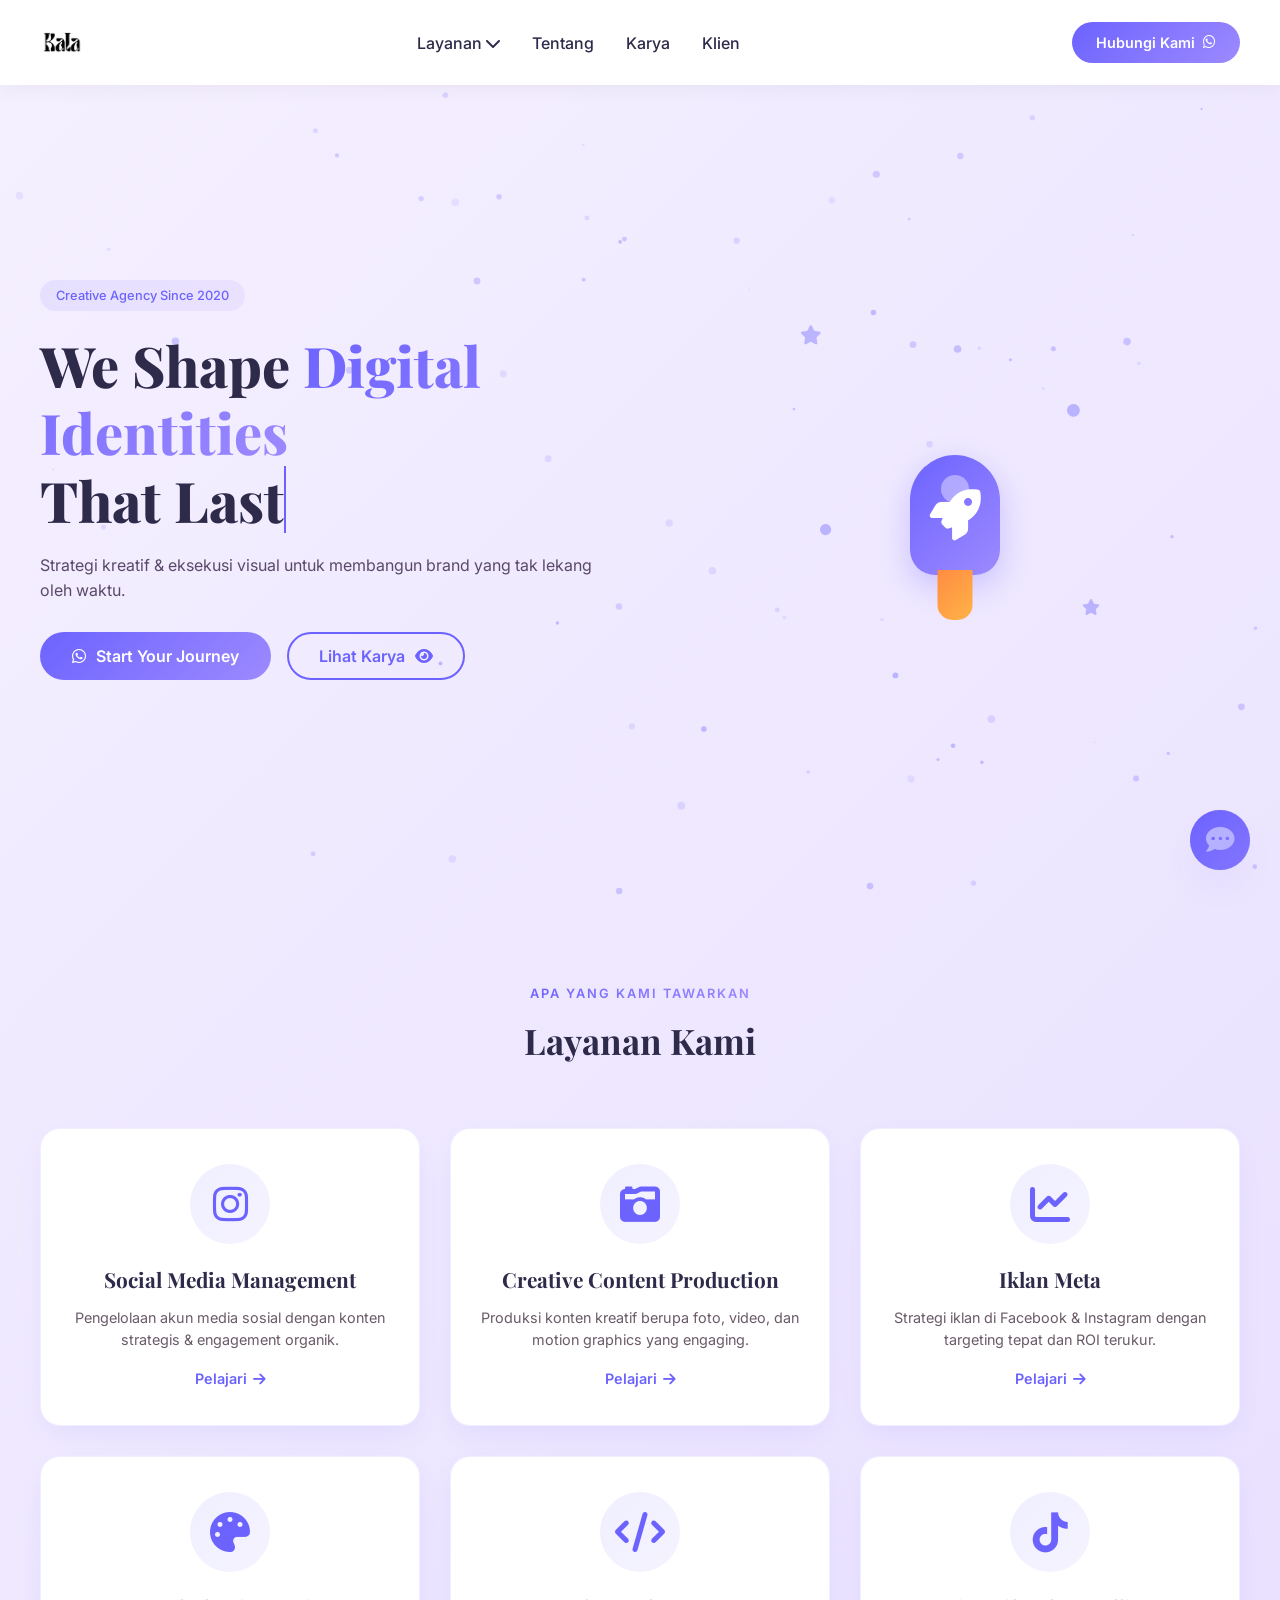
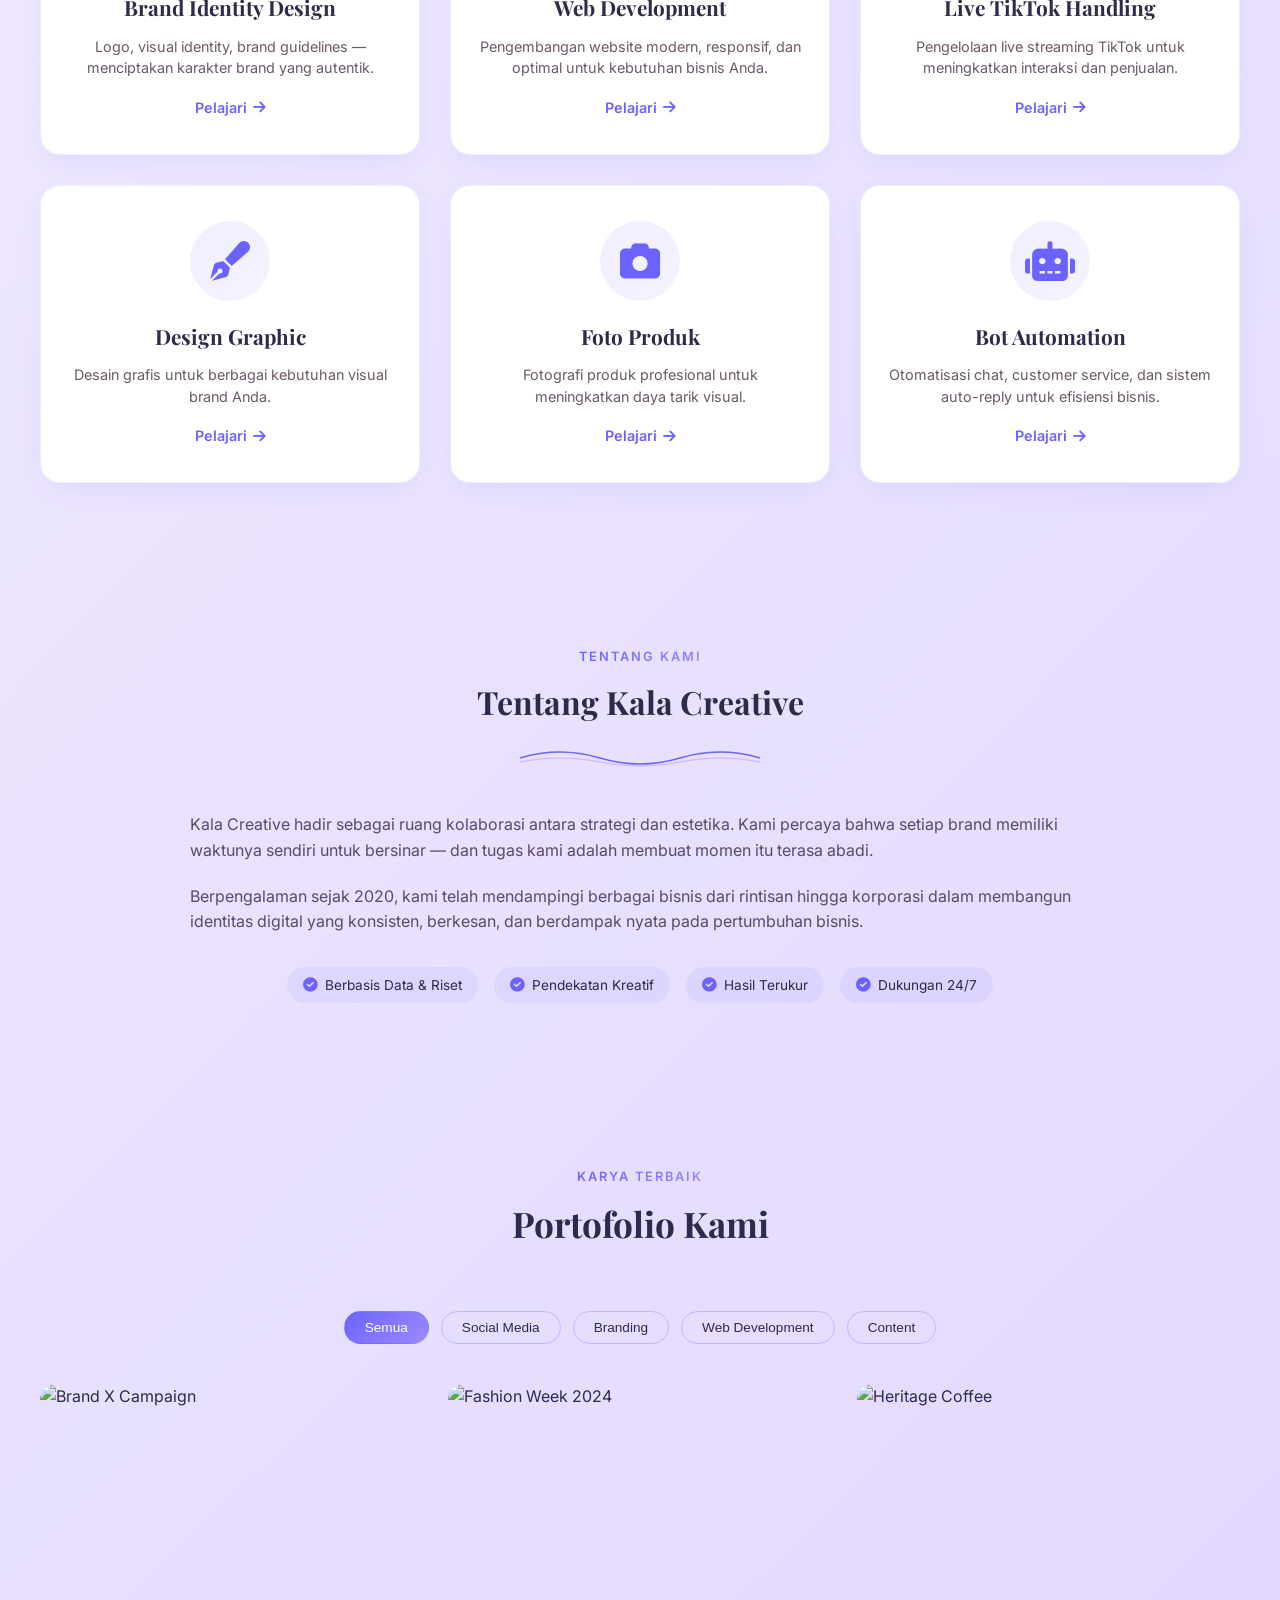
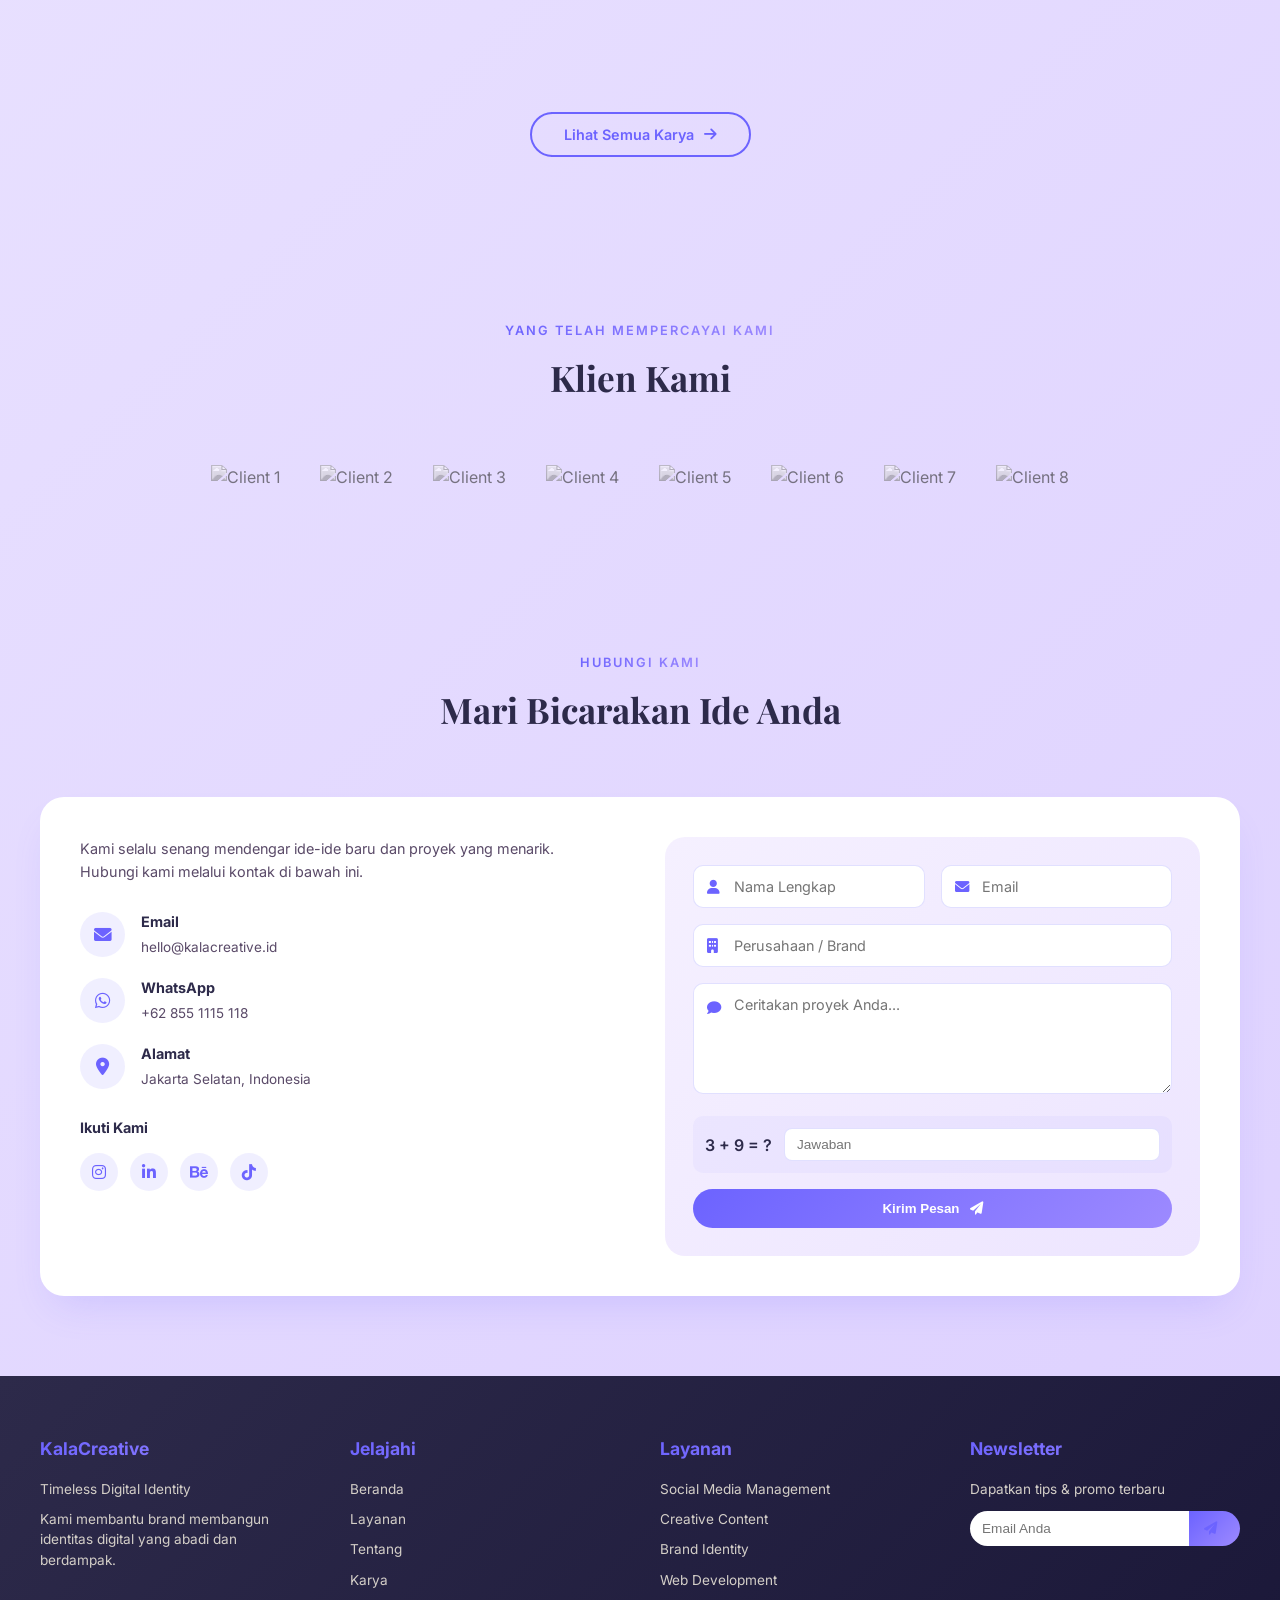
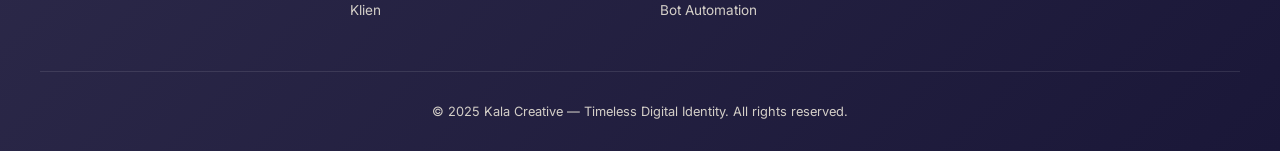
==== commit 4febf6b6: "Update UI" ====
--- a/index.html
+++ b/index.html
@@ -64,7 +64,9 @@
 <!-- Navbar -->
 <nav class="navbar" id="navbar">
     <div class="container nav-container">
-        <a href="index.html" class="logo">Kala<span>Creative</span></a>
+        <a href="index.html" class="logo">
+            <img src="images/Kala.Creative.png" alt="Kala Creative" class="logo-img">
+        </a>
         <ul class="nav-links" id="navLinks">
             <li class="nav-item has-dropdown">
                 <a href="#" class="nav-link">Layanan <i class="fas fa-chevron-down"></i></a>
--- a/style.css
+++ b/style.css
@@ -16,7 +16,7 @@
     overflow-x: hidden;
 }
 
-h1, h2, h3, .logo, .section-title {
+h1, h2, h3, .section-title {
     font-family: 'Playfair Display', serif;
 }
 
@@ -94,10 +94,10 @@
     box-shadow: var(--shadow-md);
 }
 
-/* ========== LIVE CHAT WIDGET ========== */
+/* ========== LIVE CHAT WIDGET (POSISI DIPERBAIKI) ========== */
 .chat-widget {
     position: fixed;
-    bottom: 100px;
+    bottom: 30px;
     right: 30px;
     z-index: 1000;
 }
@@ -141,7 +141,7 @@
 
 .chat-box {
     position: absolute;
-    bottom: 80px;
+    bottom: 70px;
     right: 0;
     width: 350px;
     background: white;
@@ -263,6 +263,19 @@
 }
 
 .chat-send:hover { transform: scale(1.05); background: var(--primary-violet); }
+
+/* ========== LOGO GAMBAR ========== */
+.logo {
+    display: flex;
+    align-items: center;
+    text-decoration: none;
+}
+
+.logo-img {
+    height: 45px;
+    width: auto;
+    display: block;
+}
 
 /* ========== PARTICLE CANVAS ========== */
 #particle-canvas {
@@ -310,20 +323,6 @@
     gap: 40px;
 }
 
-.logo {
-    font-size: 1.8rem;
-    font-weight: 700;
-    color: var(--dark);
-    text-decoration: none;
-}
-
-.logo span {
-    background: linear-gradient(135deg, var(--primary-purple), var(--primary-violet));
-    -webkit-background-clip: text;
-    background-clip: text;
-    color: transparent;
-}
-
 .nav-links {
     display: flex;
     gap: 32px;
@@ -539,7 +538,7 @@
     flex-wrap: wrap;
 }
 
-/* Rocket Animation - Lebih Besar */
+/* Rocket Animation */
 .hero-right {
     display: flex;
     justify-content: center;
@@ -1213,6 +1212,7 @@
     .rocket-animation { width: 280px; height: 280px; }
     .rocket-body { width: 70px; height: 100px; }
     .rocket-body i { font-size: 2.5rem; }
+    .logo-img { height: 38px; }
 }
 
 @media (max-width: 768px) {
@@ -1275,4 +1275,5 @@
     .rocket-body i { font-size: 2rem; }
     .chat-box { width: 300px; right: 0; }
     .chat-question-btn { font-size: 0.7rem; padding: 4px 10px; }
+    .logo-img { height: 32px; }
 }
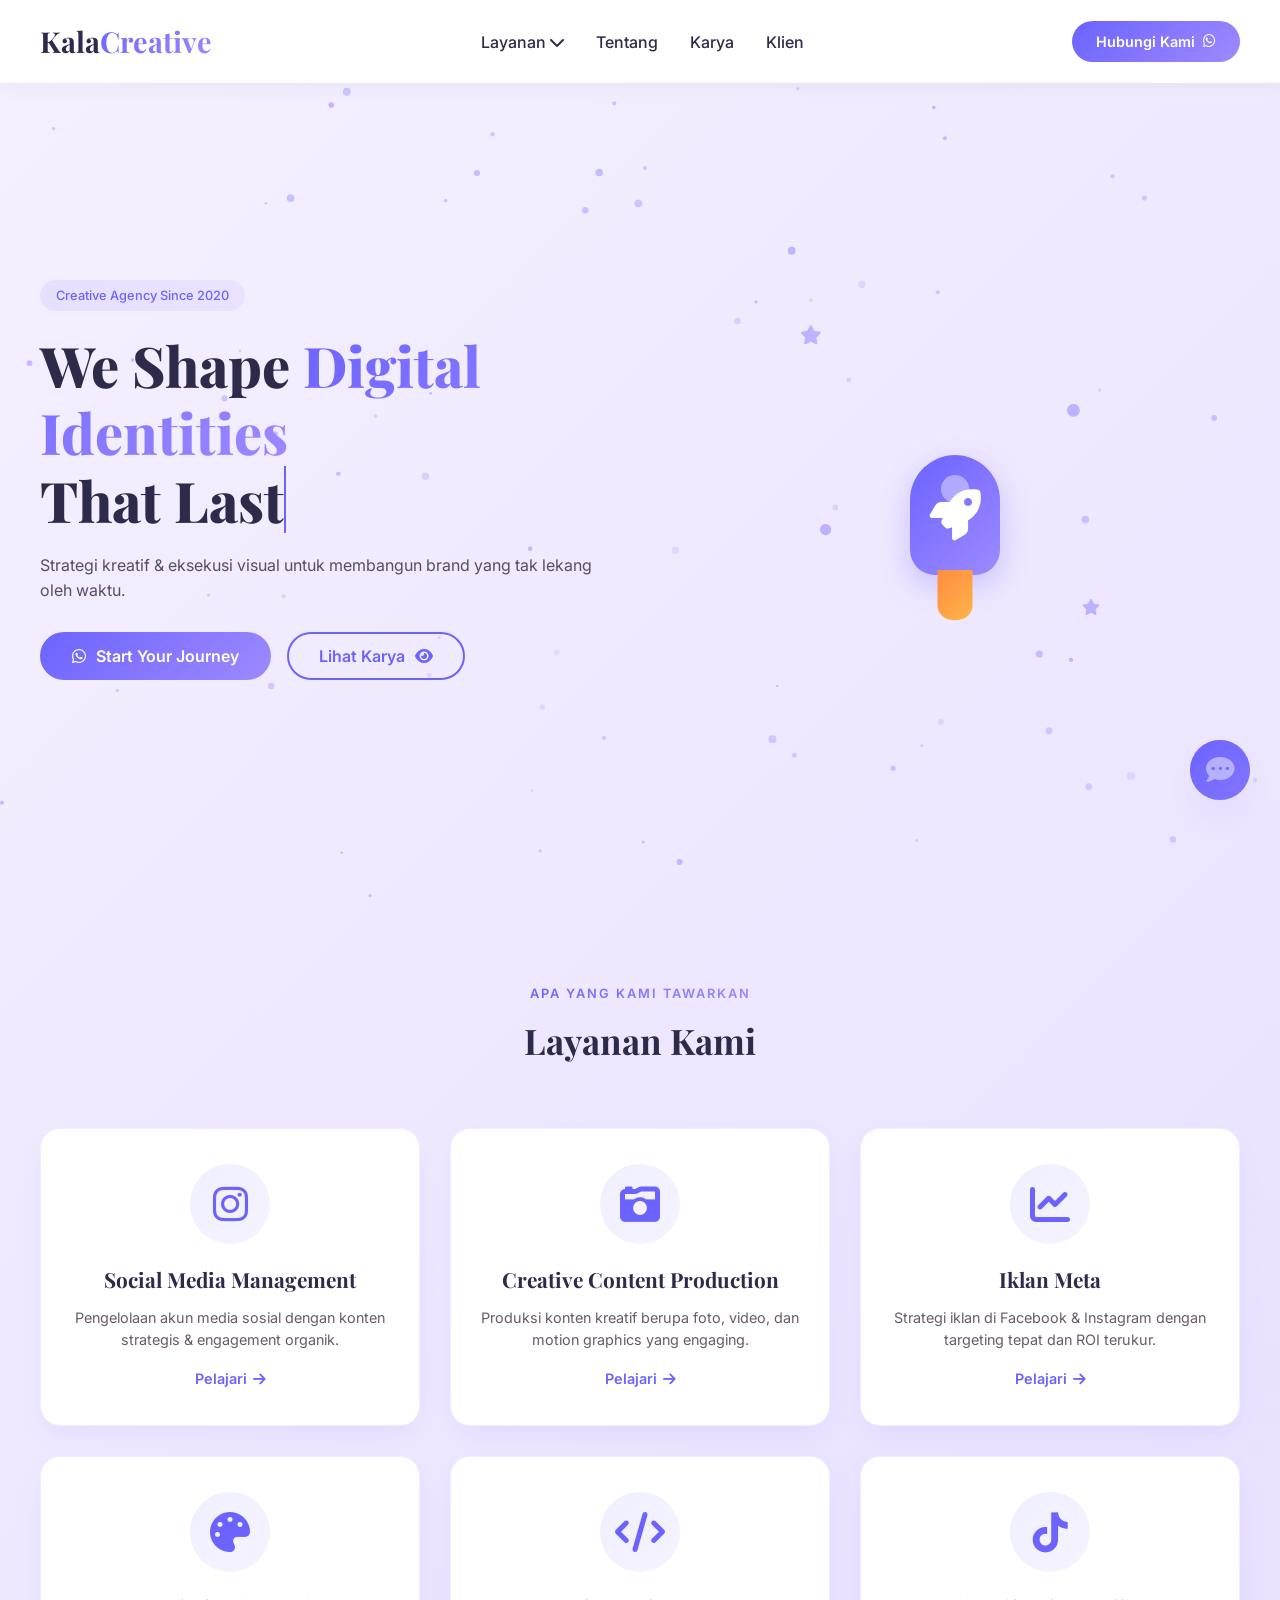
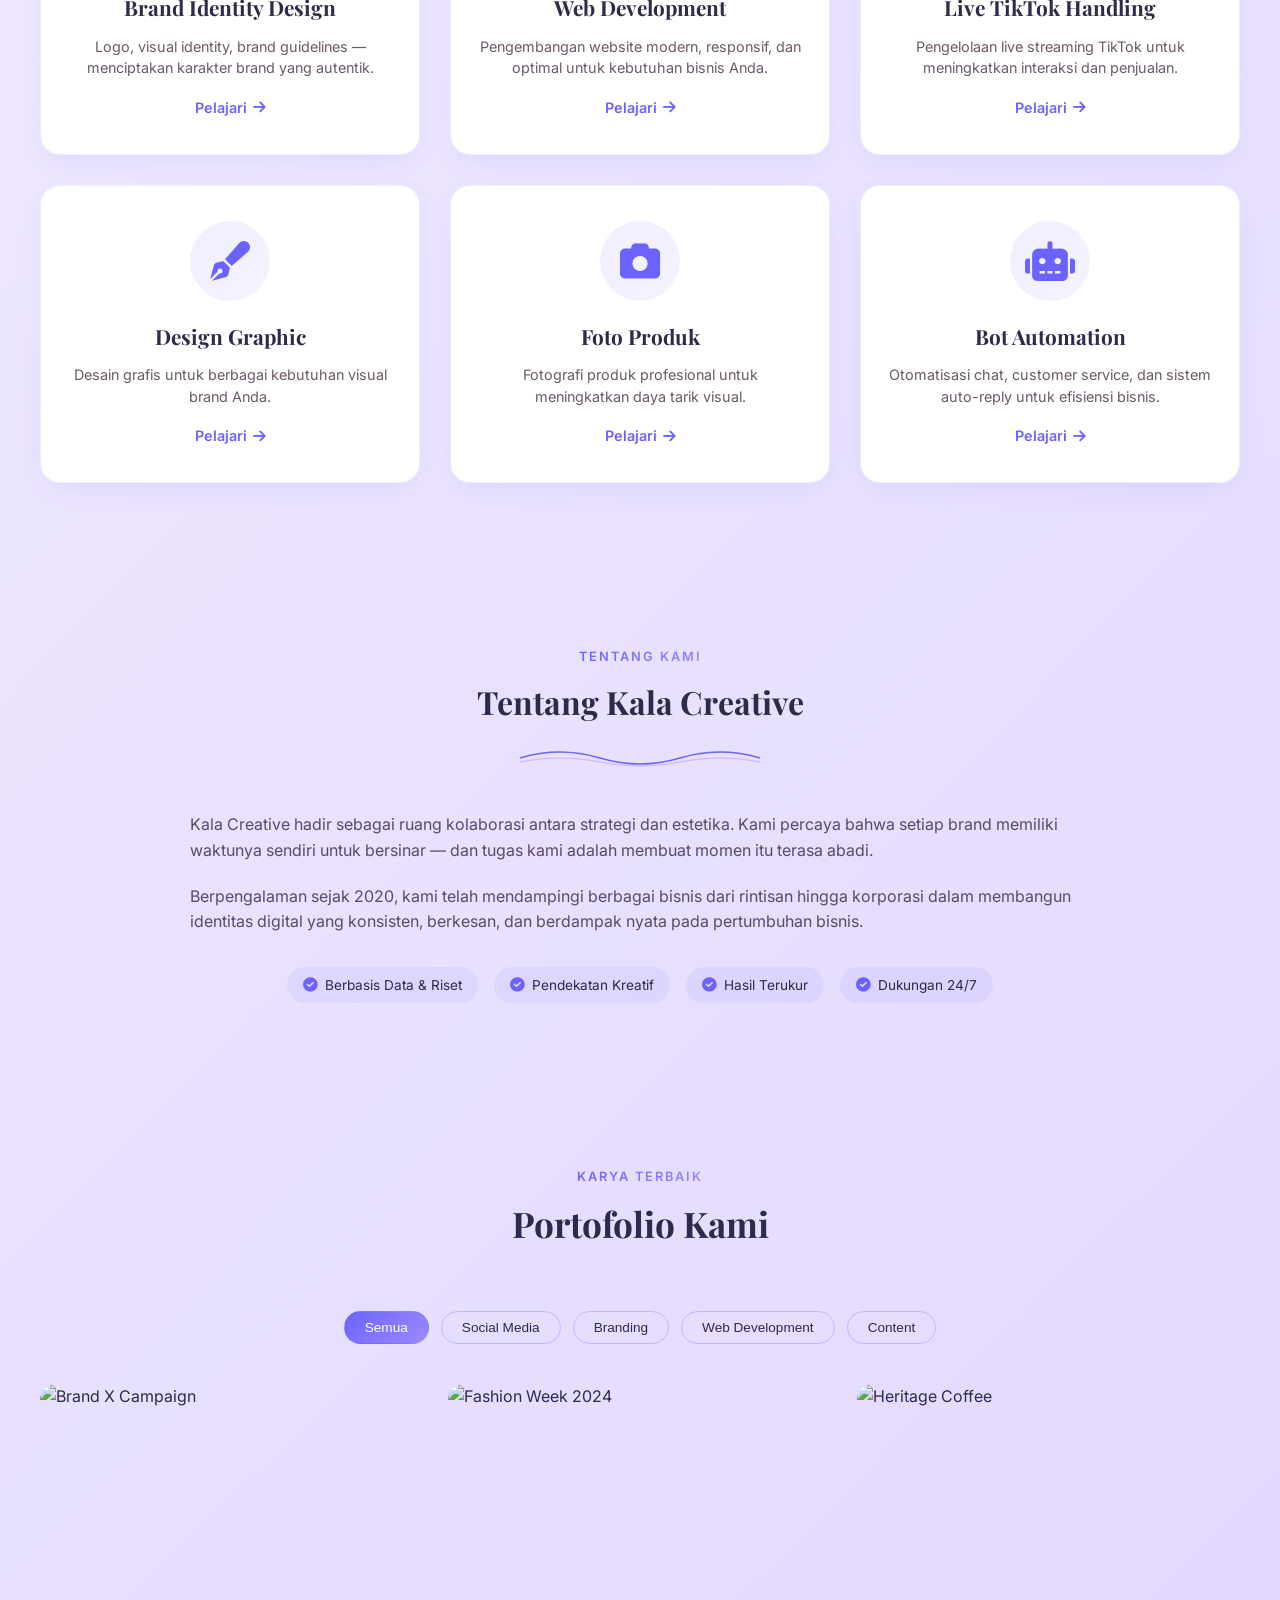
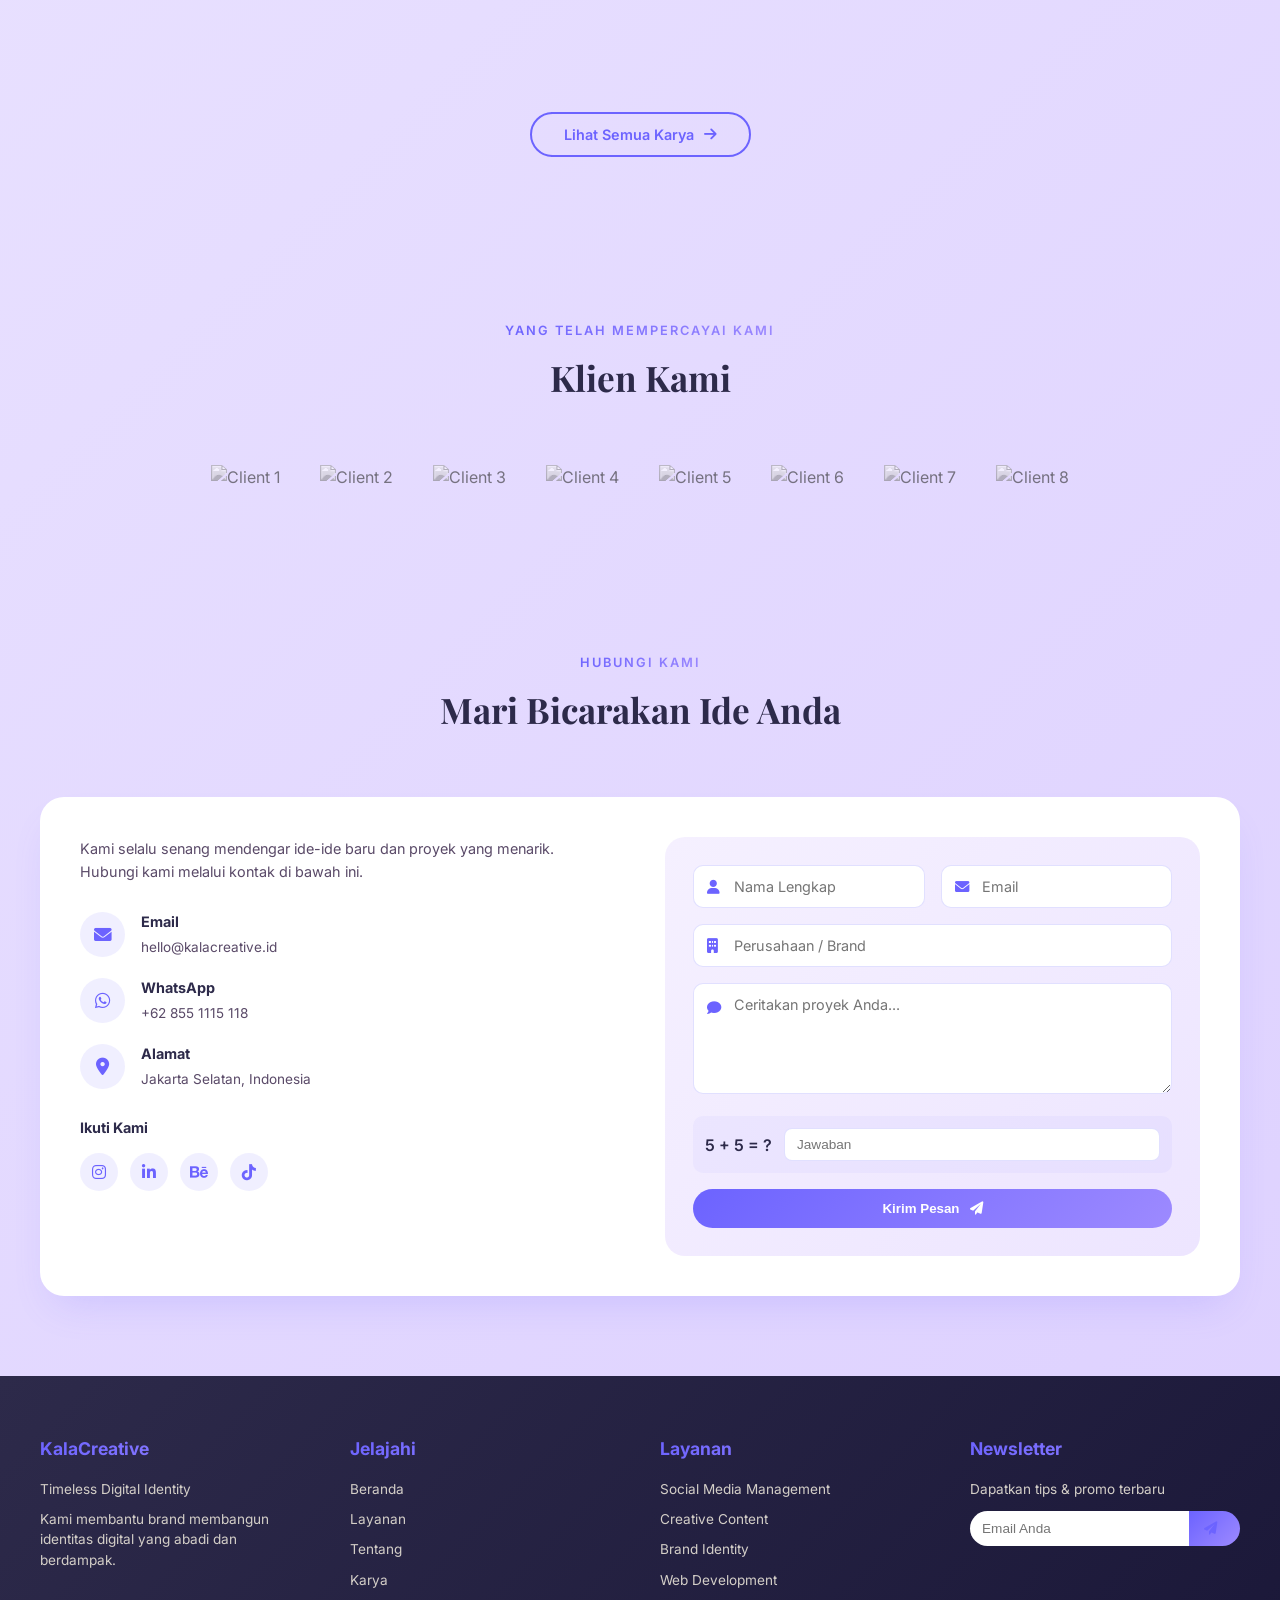
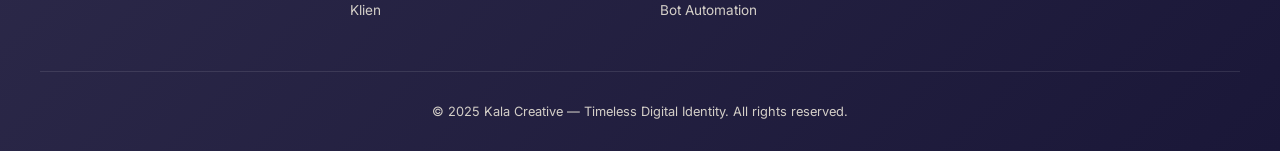
==== commit 46a278e9: "Update UI" ====
--- a/index.html
+++ b/index.html
@@ -64,9 +64,7 @@
 <!-- Navbar -->
 <nav class="navbar" id="navbar">
     <div class="container nav-container">
-        <a href="index.html" class="logo">
-            <img src="images/Kala.Creative.png" alt="Kala Creative" class="logo-img">
-        </a>
+        <a href="index.html" class="logo">Kala<span>Creative</span></a>
         <ul class="nav-links" id="navLinks">
             <li class="nav-item has-dropdown">
                 <a href="#" class="nav-link">Layanan <i class="fas fa-chevron-down"></i></a>
--- a/style.css
+++ b/style.css
@@ -16,7 +16,7 @@
     overflow-x: hidden;
 }
 
-h1, h2, h3, .section-title {
+h1, h2, h3, .logo, .section-title {
     font-family: 'Playfair Display', serif;
 }
 
@@ -94,10 +94,10 @@
     box-shadow: var(--shadow-md);
 }
 
-/* ========== LIVE CHAT WIDGET (POSISI DIPERBAIKI) ========== */
+/* ========== LIVE CHAT WIDGET ========== */
 .chat-widget {
     position: fixed;
-    bottom: 30px;
+    bottom: 100px;
     right: 30px;
     z-index: 1000;
 }
@@ -141,7 +141,7 @@
 
 .chat-box {
     position: absolute;
-    bottom: 70px;
+    bottom: 80px;
     right: 0;
     width: 350px;
     background: white;
@@ -263,19 +263,6 @@
 }
 
 .chat-send:hover { transform: scale(1.05); background: var(--primary-violet); }
-
-/* ========== LOGO GAMBAR ========== */
-.logo {
-    display: flex;
-    align-items: center;
-    text-decoration: none;
-}
-
-.logo-img {
-    height: 45px;
-    width: auto;
-    display: block;
-}
 
 /* ========== PARTICLE CANVAS ========== */
 #particle-canvas {
@@ -323,6 +310,20 @@
     gap: 40px;
 }
 
+.logo {
+    font-size: 1.8rem;
+    font-weight: 700;
+    color: var(--dark);
+    text-decoration: none;
+}
+
+.logo span {
+    background: linear-gradient(135deg, var(--primary-purple), var(--primary-violet));
+    -webkit-background-clip: text;
+    background-clip: text;
+    color: transparent;
+}
+
 .nav-links {
     display: flex;
     gap: 32px;
@@ -538,7 +539,7 @@
     flex-wrap: wrap;
 }
 
-/* Rocket Animation */
+/* Rocket Animation - Lebih Besar */
 .hero-right {
     display: flex;
     justify-content: center;
@@ -1212,7 +1213,6 @@
     .rocket-animation { width: 280px; height: 280px; }
     .rocket-body { width: 70px; height: 100px; }
     .rocket-body i { font-size: 2.5rem; }
-    .logo-img { height: 38px; }
 }
 
 @media (max-width: 768px) {
@@ -1275,5 +1275,4 @@
     .rocket-body i { font-size: 2rem; }
     .chat-box { width: 300px; right: 0; }
     .chat-question-btn { font-size: 0.7rem; padding: 4px 10px; }
-    .logo-img { height: 32px; }
 }
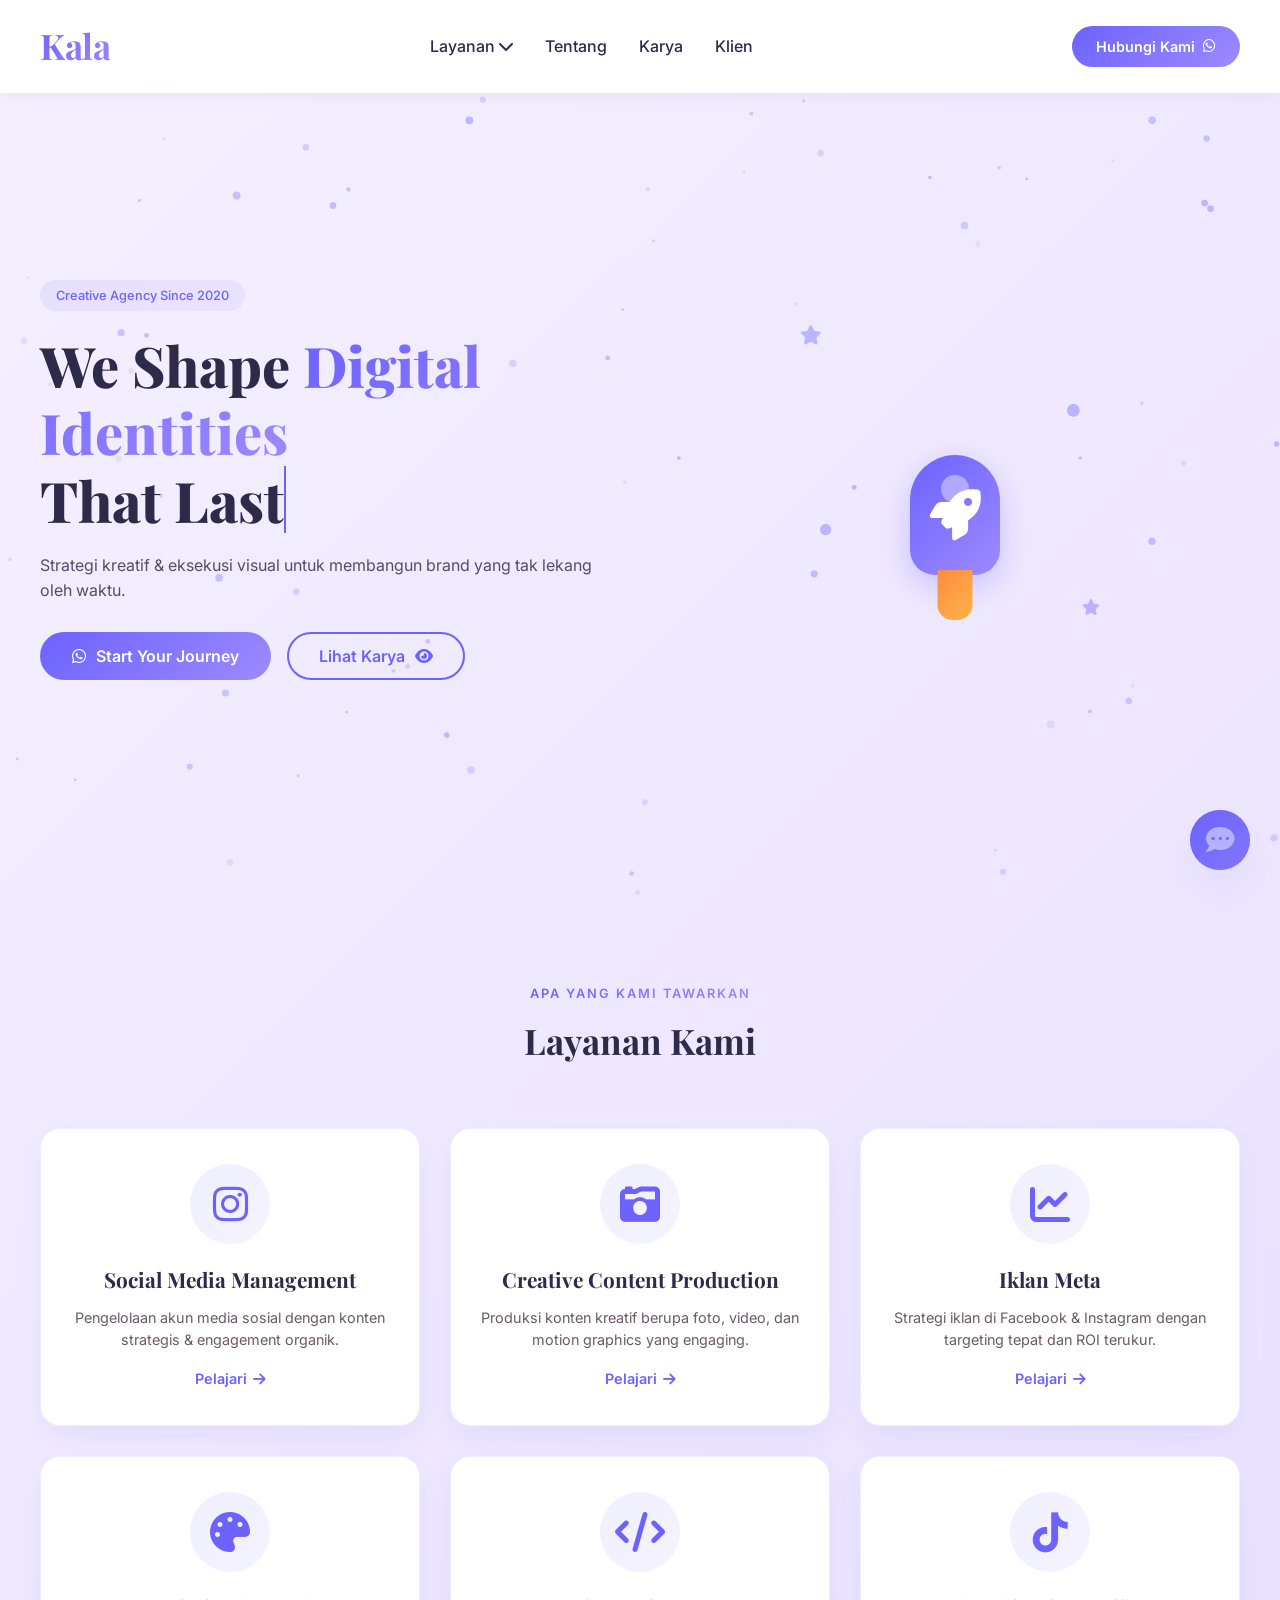
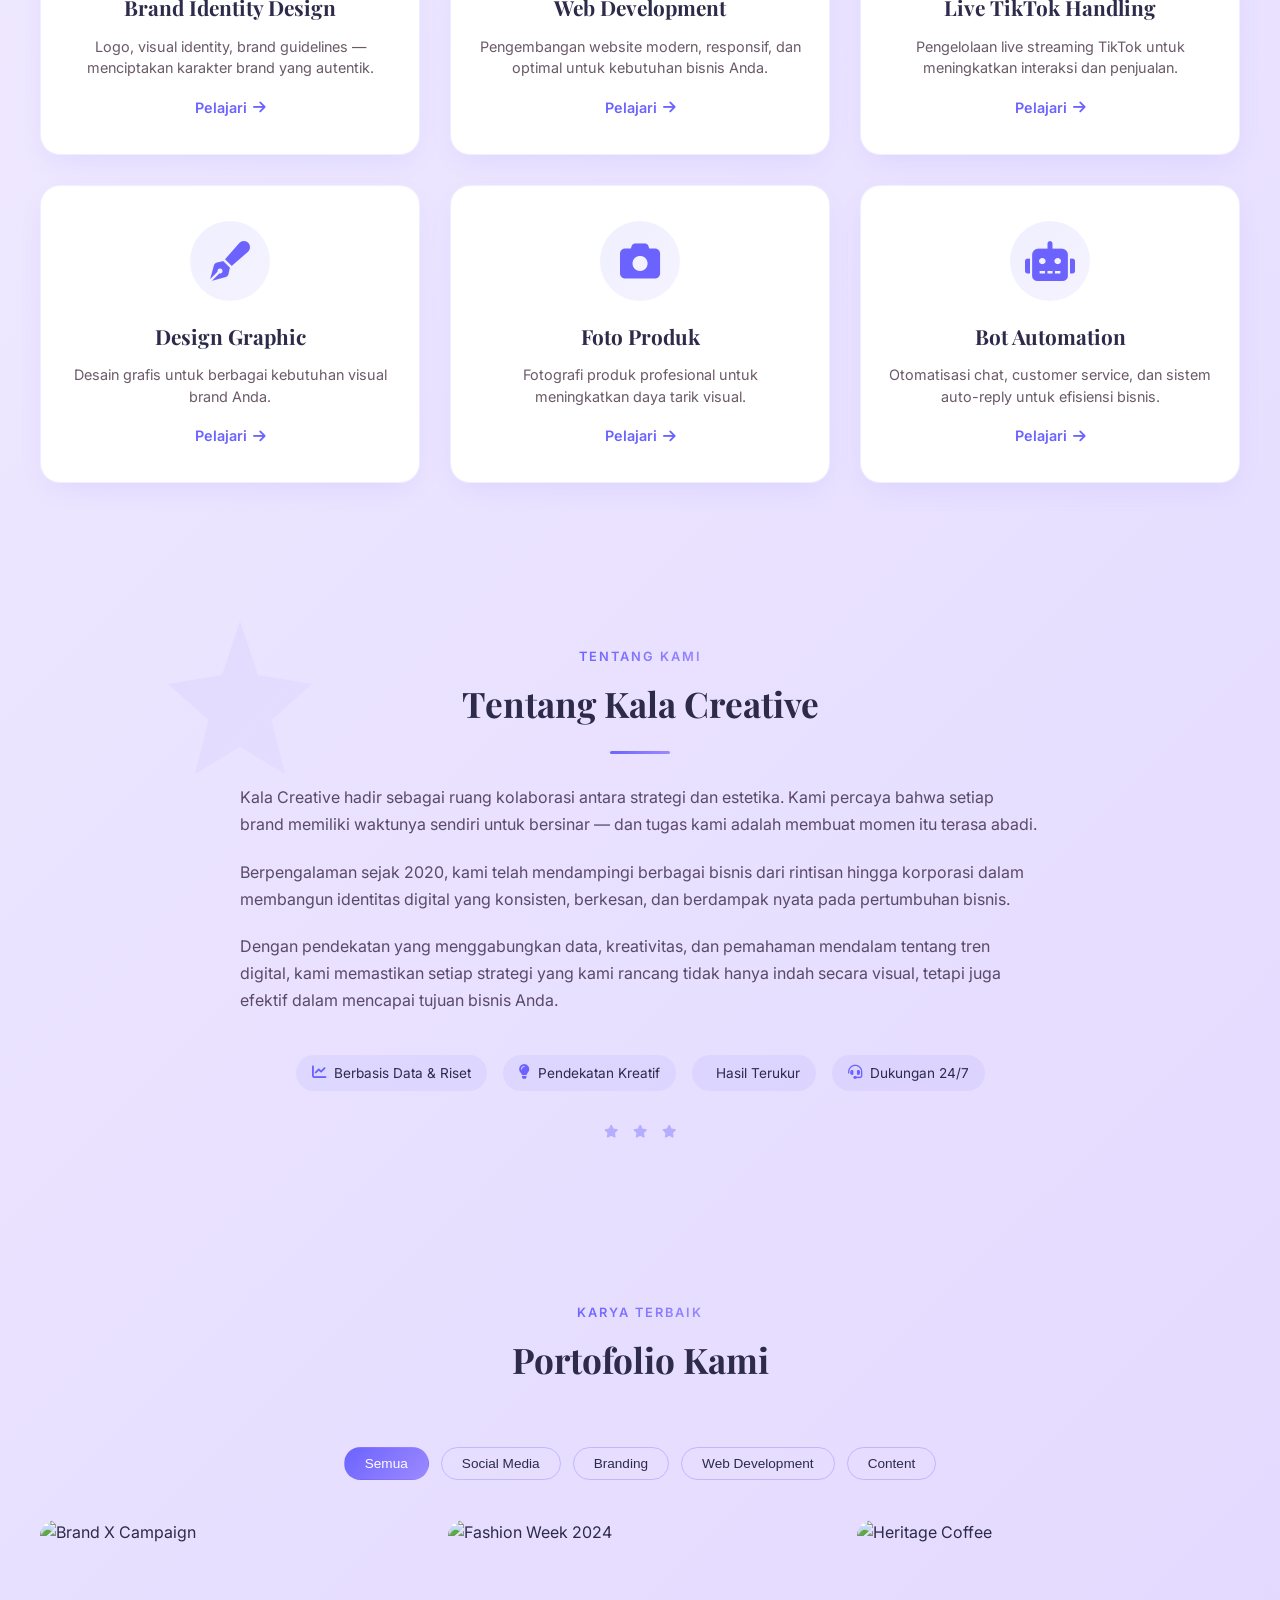
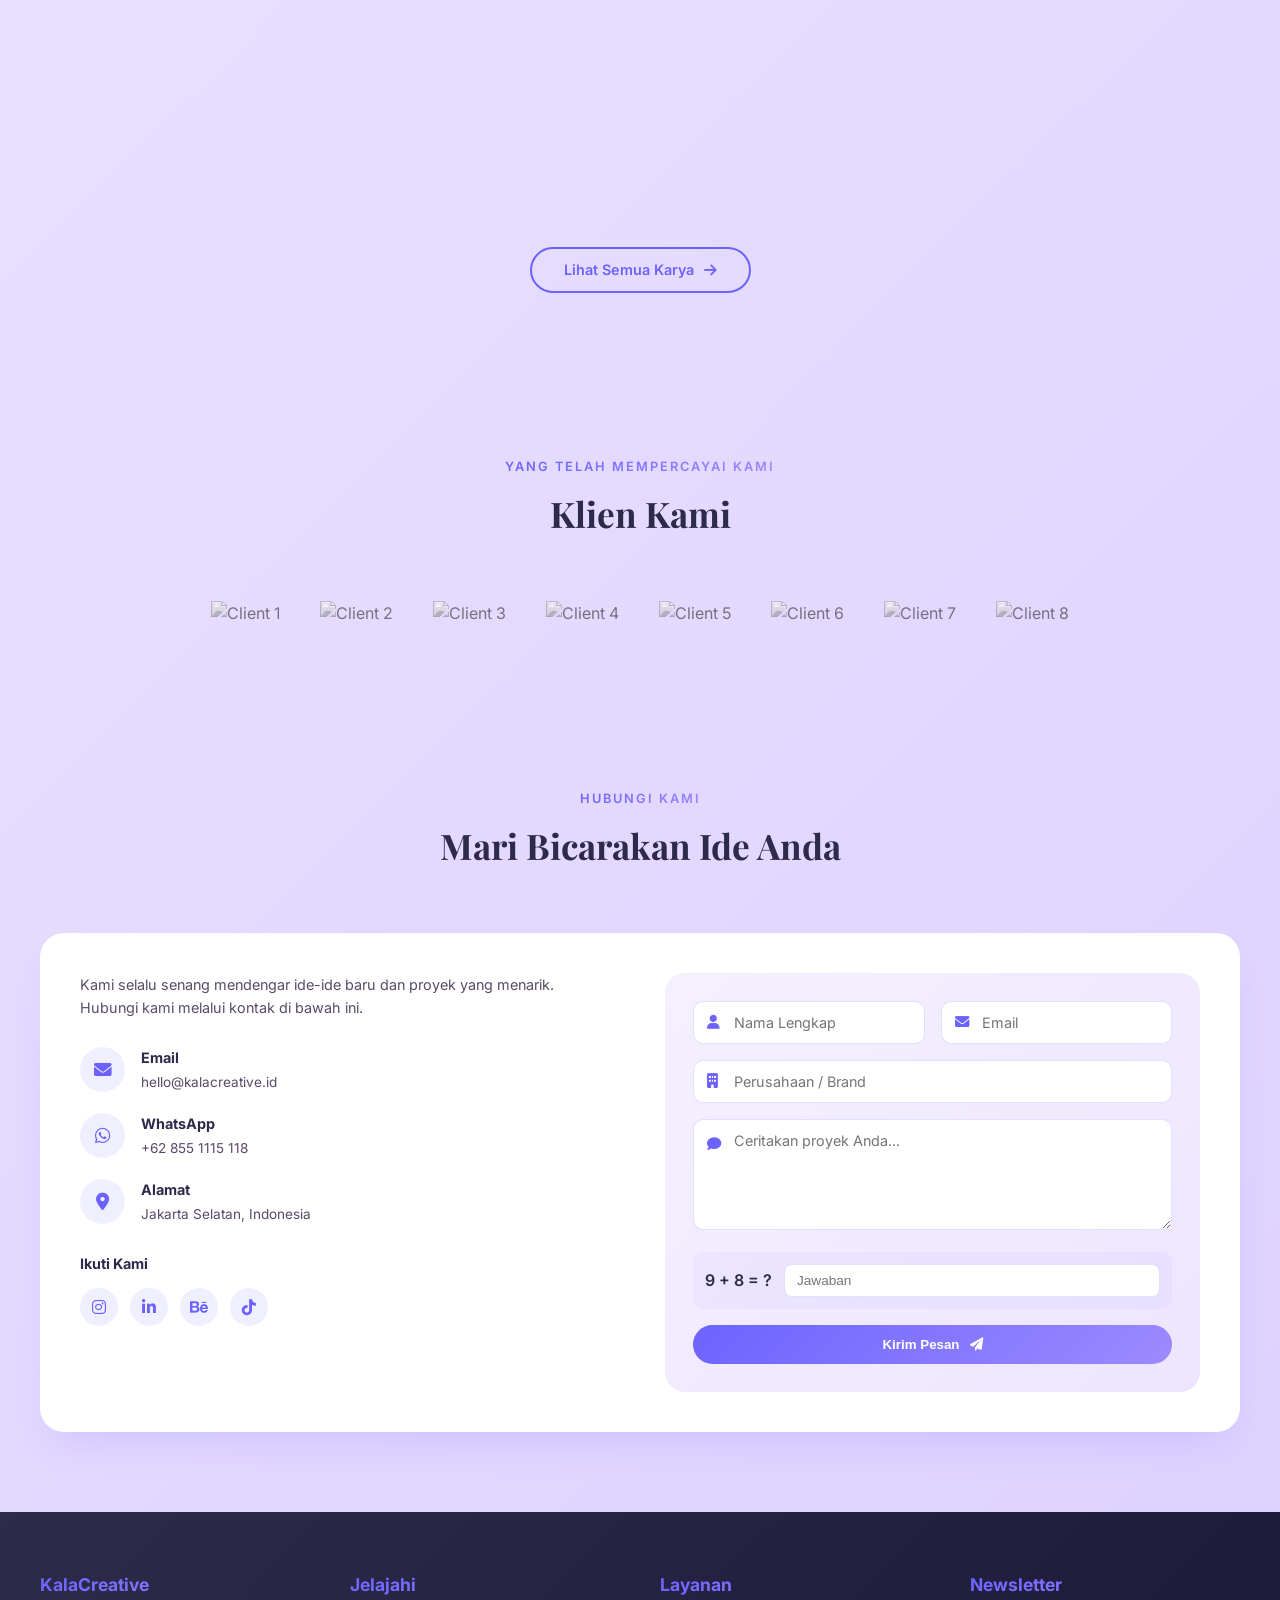
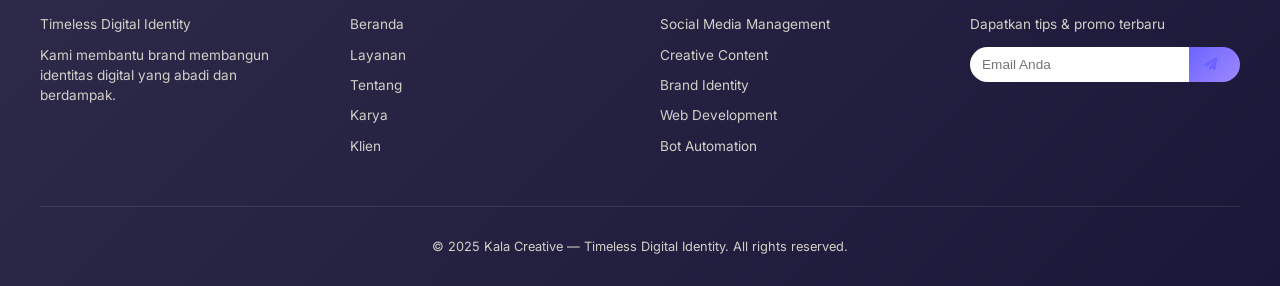
==== commit 5aee1f30: "Update UI" ====
--- a/index.html
+++ b/index.html
@@ -21,7 +21,7 @@
     <div class="loader"></div>
 </div>
 
-<!-- Back to Top Button (KIRI) -->
+<!-- Back to Top Button -->
 <button id="backToTop" class="back-to-top">
     <i class="fas fa-arrow-up"></i>
 </button>
@@ -64,7 +64,7 @@
 <!-- Navbar -->
 <nav class="navbar" id="navbar">
     <div class="container nav-container">
-        <a href="index.html" class="logo">Kala<span>Creative</span></a>
+        <a href="index.html" class="logo">Kala</a>
         <ul class="nav-links" id="navLinks">
             <li class="nav-item has-dropdown">
                 <a href="#" class="nav-link">Layanan <i class="fas fa-chevron-down"></i></a>
@@ -148,27 +148,47 @@
         </div>
     </section>
 
-    <!-- About Section -->
+    <!-- About Section - Sederhana Elegan dengan Shape Star -->
     <section id="about">
         <div class="container">
             <div class="about-wrapper">
+                <!-- Abstract Shape Star (Dipertahankan) -->
+                <div class="about-abstract-shape">
+                    <svg viewBox="0 0 200 200" fill="none">
+                        <path d="M100,20 L120,80 L180,90 L135,130 L150,190 L100,160 L50,190 L65,130 L20,90 L80,80 L100,20Z" fill="url(#gradient-star)" opacity="0.25"/>
+                        <defs>
+                            <linearGradient id="gradient-star" x1="0%" y1="0%" x2="100%" y2="100%">
+                                <stop offset="0%" stop-color="#6C63FF"/>
+                                <stop offset="100%" stop-color="#9D8AFF"/>
+                            </linearGradient>
+                        </defs>
+                    </svg>
+                </div>
+
                 <div class="about-text" data-aos="fade-up">
                     <span class="section-subtitle">Tentang Kami</span>
                     <h2>Tentang Kala Creative</h2>
-                    <div class="brush-stroke">
-                        <svg viewBox="0 0 300 40" preserveAspectRatio="none">
-                            <path d="M0,20 Q50,5 100,20 T200,20 T300,20" stroke="#6C63FF" fill="none" stroke-width="2"/>
-                            <path d="M0,25 Q50,15 100,25 T200,25 T300,25" stroke="#9D8AFF" fill="none" stroke-width="1.5" opacity="0.5"/>
-                        </svg>
-                    </div>
-                    <p>Kala Creative hadir sebagai ruang kolaborasi antara strategi dan estetika. Kami percaya bahwa setiap brand memiliki waktunya sendiri untuk bersinar — dan tugas kami adalah membuat momen itu terasa abadi.</p>
-                    <p>Berpengalaman sejak 2020, kami telah mendampingi berbagai bisnis dari rintisan hingga korporasi dalam membangun identitas digital yang konsisten, berkesan, dan berdampak nyata pada pertumbuhan bisnis.</p>
+                    <div class="about-line"></div>
+                    
+                    <div class="about-content">
+                        <p>Kala Creative hadir sebagai ruang kolaborasi antara strategi dan estetika. Kami percaya bahwa setiap brand memiliki waktunya sendiri untuk bersinar — dan tugas kami adalah membuat momen itu terasa abadi.</p>
+                        <p>Berpengalaman sejak 2020, kami telah mendampingi berbagai bisnis dari rintisan hingga korporasi dalam membangun identitas digital yang konsisten, berkesan, dan berdampak nyata pada pertumbuhan bisnis.</p>
+                        <p>Dengan pendekatan yang menggabungkan data, kreativitas, dan pemahaman mendalam tentang tren digital, kami memastikan setiap strategi yang kami rancang tidak hanya indah secara visual, tetapi juga efektif dalam mencapai tujuan bisnis Anda.</p>
+                    </div>
+
                     <div class="about-features">
-                        <div class="feature"><i class="fas fa-check-circle"></i> Berbasis Data & Riset</div>
-                        <div class="feature"><i class="fas fa-check-circle"></i> Pendekatan Kreatif</div>
-                        <div class="feature"><i class="fas fa-check-circle"></i> Hasil Terukur</div>
-                        <div class="feature"><i class="fas fa-check-circle"></i> Dukungan 24/7</div>
-                    </div>
+                        <div class="feature"><i class="fas fa-chart-line"></i> Berbasis Data & Riset</div>
+                        <div class="feature"><i class="fas fa-lightbulb"></i> Pendekatan Kreatif</div>
+                        <div class="feature"><i class="fas fa-chart-simple"></i> Hasil Terukur</div>
+                        <div class="feature"><i class="fas fa-headset"></i> Dukungan 24/7</div>
+                    </div>
+                </div>
+
+                <!-- Decorative Star Pattern -->
+                <div class="about-star-pattern">
+                    <i class="fas fa-star"></i>
+                    <i class="fas fa-star"></i>
+                    <i class="fas fa-star"></i>
                 </div>
             </div>
         </div>
--- a/style.css
+++ b/style.css
@@ -64,7 +64,7 @@
     to { transform: rotate(360deg); }
 }
 
-/* ========== BACK TO TOP (KIRI) ========== */
+/* ========== BACK TO TOP ========== */
 .back-to-top {
     position: fixed;
     bottom: 30px;
@@ -97,7 +97,7 @@
 /* ========== LIVE CHAT WIDGET ========== */
 .chat-widget {
     position: fixed;
-    bottom: 100px;
+    bottom: 30px;
     right: 30px;
     z-index: 1000;
 }
@@ -141,7 +141,7 @@
 
 .chat-box {
     position: absolute;
-    bottom: 80px;
+    bottom: 70px;
     right: 0;
     width: 350px;
     background: white;
@@ -263,6 +263,28 @@
 }
 
 .chat-send:hover { transform: scale(1.05); background: var(--primary-violet); }
+
+/* ========== LOGO ========== */
+.logo {
+    font-size: 2.2rem;
+    font-weight: 700;
+    text-decoration: none;
+    background: linear-gradient(135deg, var(--primary-purple), var(--primary-violet));
+    -webkit-background-clip: text;
+    background-clip: text;
+    color: transparent;
+    font-family: 'Playfair Display', serif;
+    letter-spacing: -0.5px;
+    transition: all 0.3s ease;
+}
+
+.logo:hover {
+    transform: scale(1.02);
+    background: linear-gradient(135deg, var(--primary-violet), var(--primary-purple));
+    -webkit-background-clip: text;
+    background-clip: text;
+    color: transparent;
+}
 
 /* ========== PARTICLE CANVAS ========== */
 #particle-canvas {
@@ -310,20 +332,6 @@
     gap: 40px;
 }
 
-.logo {
-    font-size: 1.8rem;
-    font-weight: 700;
-    color: var(--dark);
-    text-decoration: none;
-}
-
-.logo span {
-    background: linear-gradient(135deg, var(--primary-purple), var(--primary-violet));
-    -webkit-background-clip: text;
-    background-clip: text;
-    color: transparent;
-}
-
 .nav-links {
     display: flex;
     gap: 32px;
@@ -539,7 +547,7 @@
     flex-wrap: wrap;
 }
 
-/* Rocket Animation - Lebih Besar */
+/* Rocket Animation */
 .hero-right {
     display: flex;
     justify-content: center;
@@ -735,27 +743,79 @@
 
 .service-link:hover { gap: 10px; }
 
-/* ========== ABOUT ========== */
-.about-wrapper { max-width: 900px; margin: 0 auto; text-align: center; }
-.about-text h2 { font-size: 2rem; margin-bottom: 16px; color: var(--dark); }
-
-.brush-stroke { margin: 16px auto 32px; max-width: 240px; }
-.brush-stroke svg { width: 100%; height: auto; }
-
-.about-text p {
+/* ========== ABOUT - SEDERHANA ELEGAN DENGAN SHAPE STAR ========== */
+.about-wrapper {
+    max-width: 900px;
+    margin: 0 auto;
+    position: relative;
+    text-align: center;
+}
+
+/* Abstract Shape Star - Berputar */
+.about-abstract-shape {
+    position: absolute;
+    top: -40px;
+    left: -40px;
+    width: 180px;
+    height: 180px;
+    opacity: 0.25;
+    pointer-events: none;
+    z-index: 0;
+}
+
+.about-abstract-shape svg {
+    width: 100%;
+    height: 100%;
+    animation: rotateShape 20s linear infinite;
+}
+
+@keyframes rotateShape {
+    from { transform: rotate(0deg); }
+    to { transform: rotate(360deg); }
+}
+
+/* Content */
+.about-text {
+    position: relative;
+    z-index: 1;
+}
+
+.about-text h2 {
+    font-size: 2.2rem;
+    margin-bottom: 20px;
+    color: var(--dark);
+}
+
+/* Simple Decorative Line */
+.about-line {
+    width: 60px;
+    height: 3px;
+    background: linear-gradient(90deg, var(--primary-purple), var(--primary-violet));
+    margin: 0 auto 30px;
+    border-radius: 3px;
+}
+
+/* Content Text */
+.about-content {
+    max-width: 800px;
+    margin: 0 auto;
+}
+
+.about-content p {
     font-size: 1rem;
+    line-height: 1.7;
+    color: #5a4a68;
     margin-bottom: 20px;
-    color: #5a4a68;
-    line-height: 1.6;
     text-align: left;
 }
 
+/* Features */
 .about-features {
     display: flex;
     flex-wrap: wrap;
     justify-content: center;
     gap: 16px;
-    margin-top: 32px;
+    margin-top: 40px;
 }
 
 .feature {
@@ -767,9 +827,39 @@
     padding: 8px 16px;
     border-radius: 40px;
     font-size: 0.85rem;
+    transition: all 0.3s;
+}
+
+.feature:hover {
+    transform: translateY(-2px);
+    background: rgba(108, 99, 255, 0.15);
 }
 
 .feature i { color: var(--primary-purple); font-size: 0.9rem; }
+
+/* Decorative Star Pattern */
+.about-star-pattern {
+    display: flex;
+    justify-content: center;
+    gap: 15px;
+    margin-top: 35px;
+}
+
+.about-star-pattern i {
+    font-size: 0.8rem;
+    color: var(--primary-purple);
+    opacity: 0.4;
+    animation: twinkle 2s ease-in-out infinite;
+}
+
+.about-star-pattern i:nth-child(1) { animation-delay: 0s; }
+.about-star-pattern i:nth-child(2) { animation-delay: 0.5s; }
+.about-star-pattern i:nth-child(3) { animation-delay: 1s; }
+
+@keyframes twinkle {
+    0%, 100% { opacity: 0.2; transform: scale(1); }
+    50% { opacity: 0.8; transform: scale(1.2); }
+}
 
 /* ========== PORTFOLIO ========== */
 .portfolio-filters {
@@ -1213,6 +1303,8 @@
     .rocket-animation { width: 280px; height: 280px; }
     .rocket-body { width: 70px; height: 100px; }
     .rocket-body i { font-size: 2.5rem; }
+    .logo { font-size: 1.9rem; }
+    .about-abstract-shape { width: 140px; height: 140px; top: -20px; left: -20px; }
 }
 
 @media (max-width: 768px) {
@@ -1256,14 +1348,11 @@
     .hero-left h1 { font-size: 2rem; }
     .section-title { font-size: 1.5rem; }
     
-    /* Layanan: 2 kolom, hapus Foto Produk (item ke-8) */
     .services-grid {
         grid-template-columns: repeat(2, 1fr);
         gap: 20px;
     }
-    .service-card:nth-child(8) {
-        display: none;
-    }
+    .service-card:nth-child(8) { display: none; }
     
     .portfolio-grid { grid-template-columns: 1fr; gap: 20px; }
     .clients-logos { gap: 25px; }
@@ -1275,4 +1364,9 @@
     .rocket-body i { font-size: 2rem; }
     .chat-box { width: 300px; right: 0; }
     .chat-question-btn { font-size: 0.7rem; padding: 4px 10px; }
+    .logo { font-size: 1.7rem; }
+    .about-abstract-shape { width: 100px; height: 100px; top: -10px; left: -10px; opacity: 0.2; }
+    .about-text h2 { font-size: 1.8rem; }
+    .about-content p { font-size: 0.9rem; }
+    .about-star-pattern i { font-size: 0.7rem; }
 }
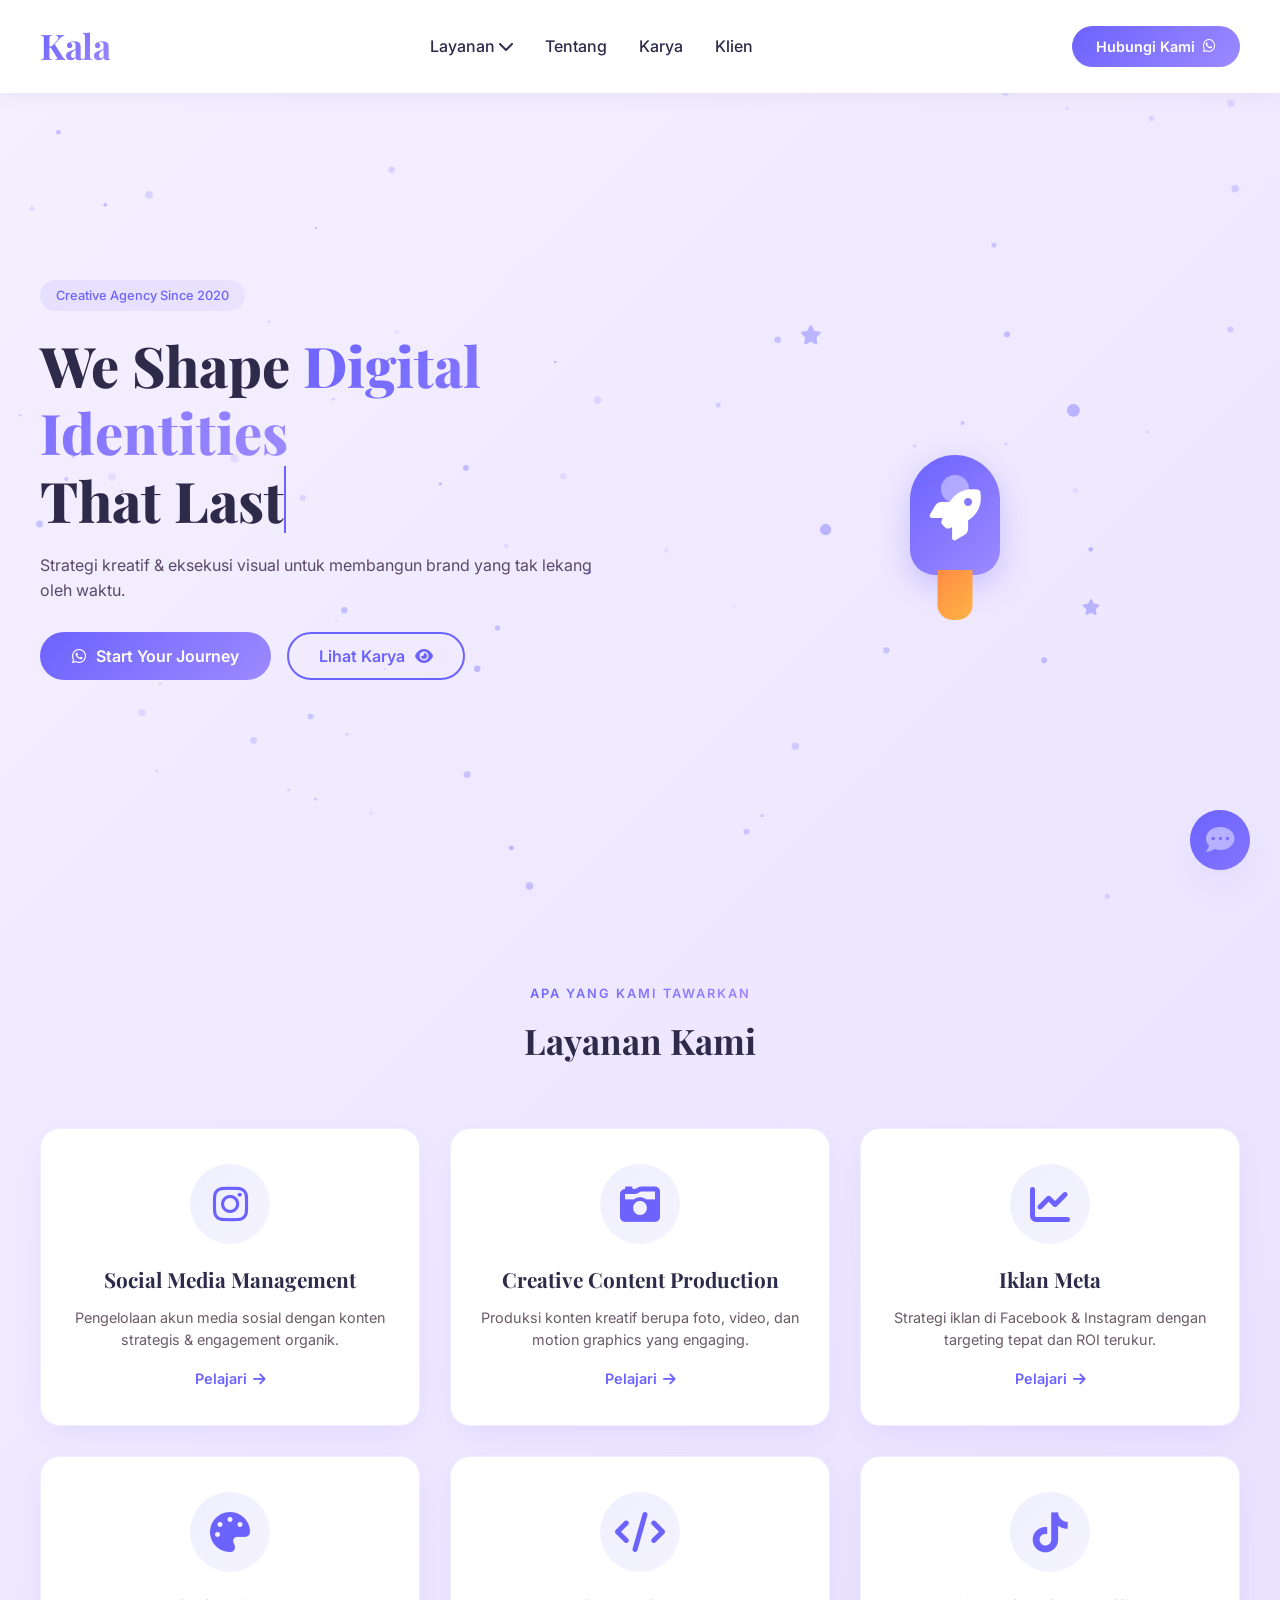
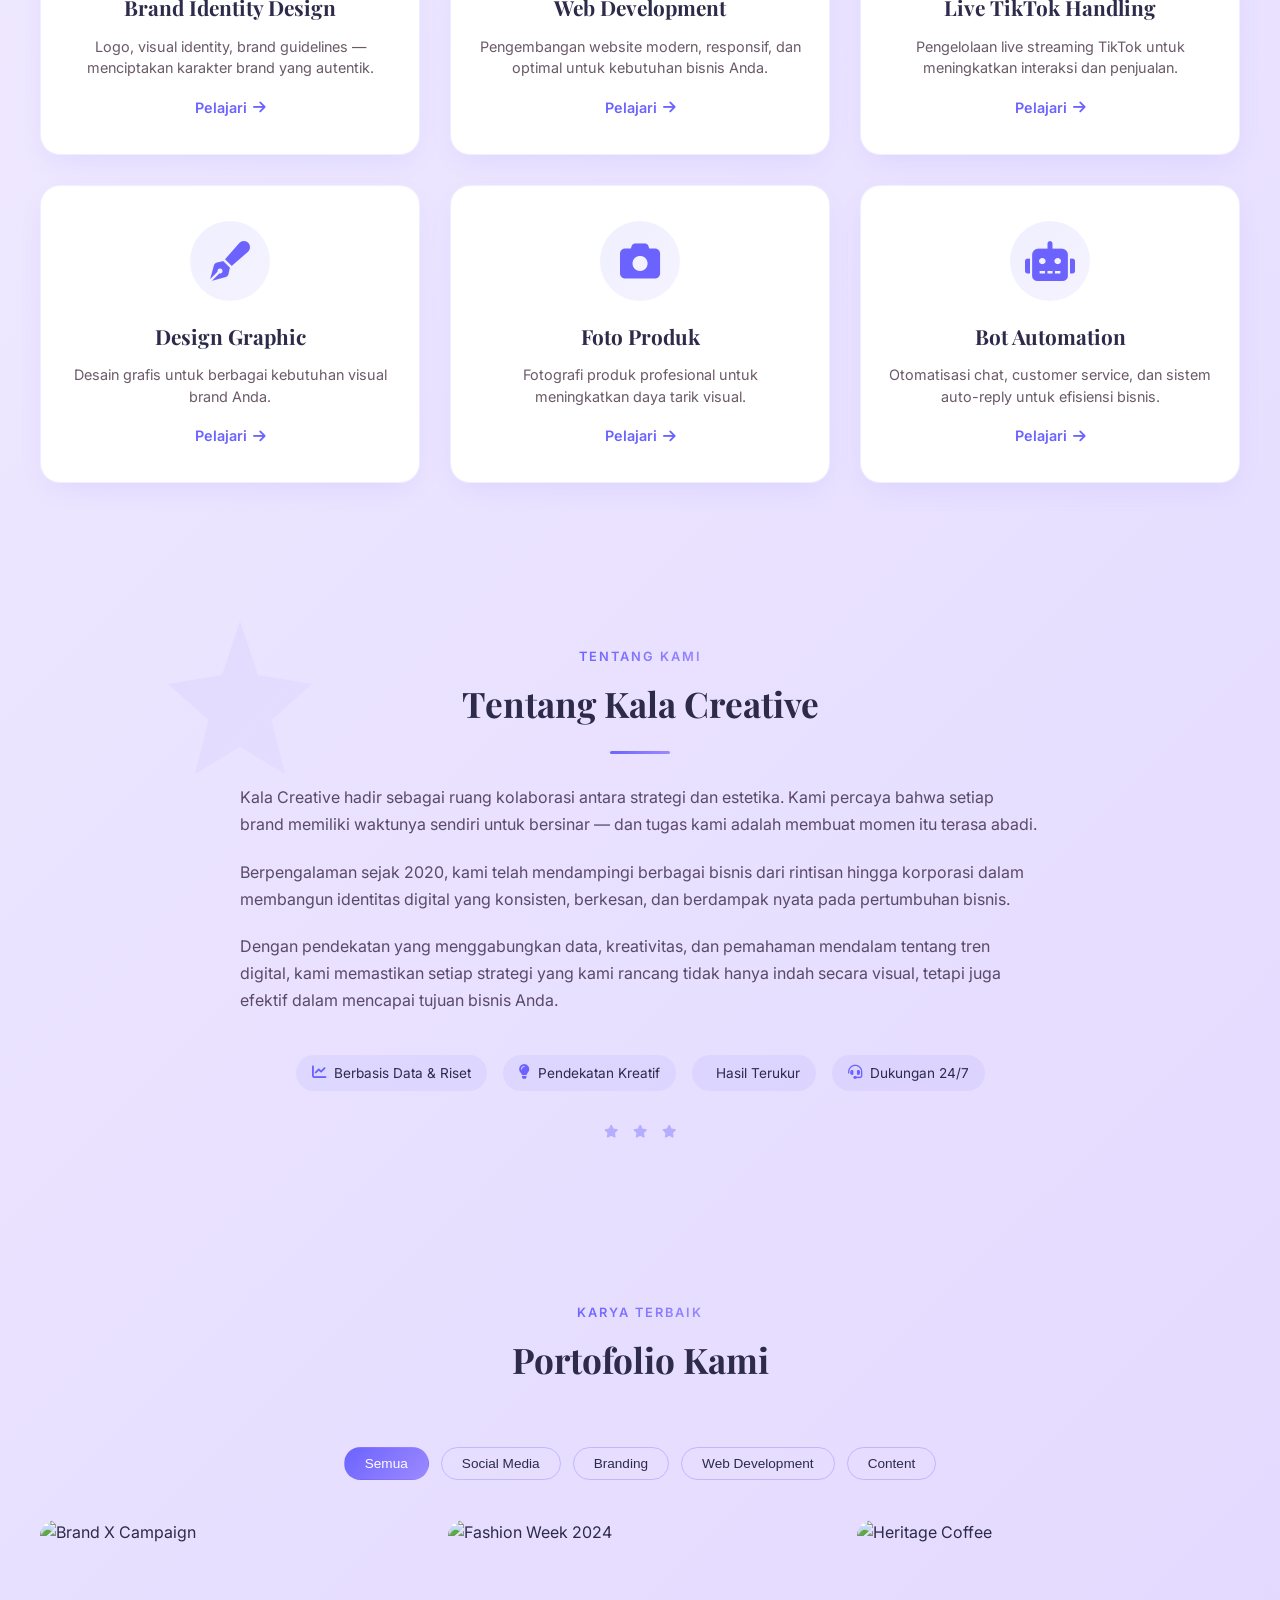
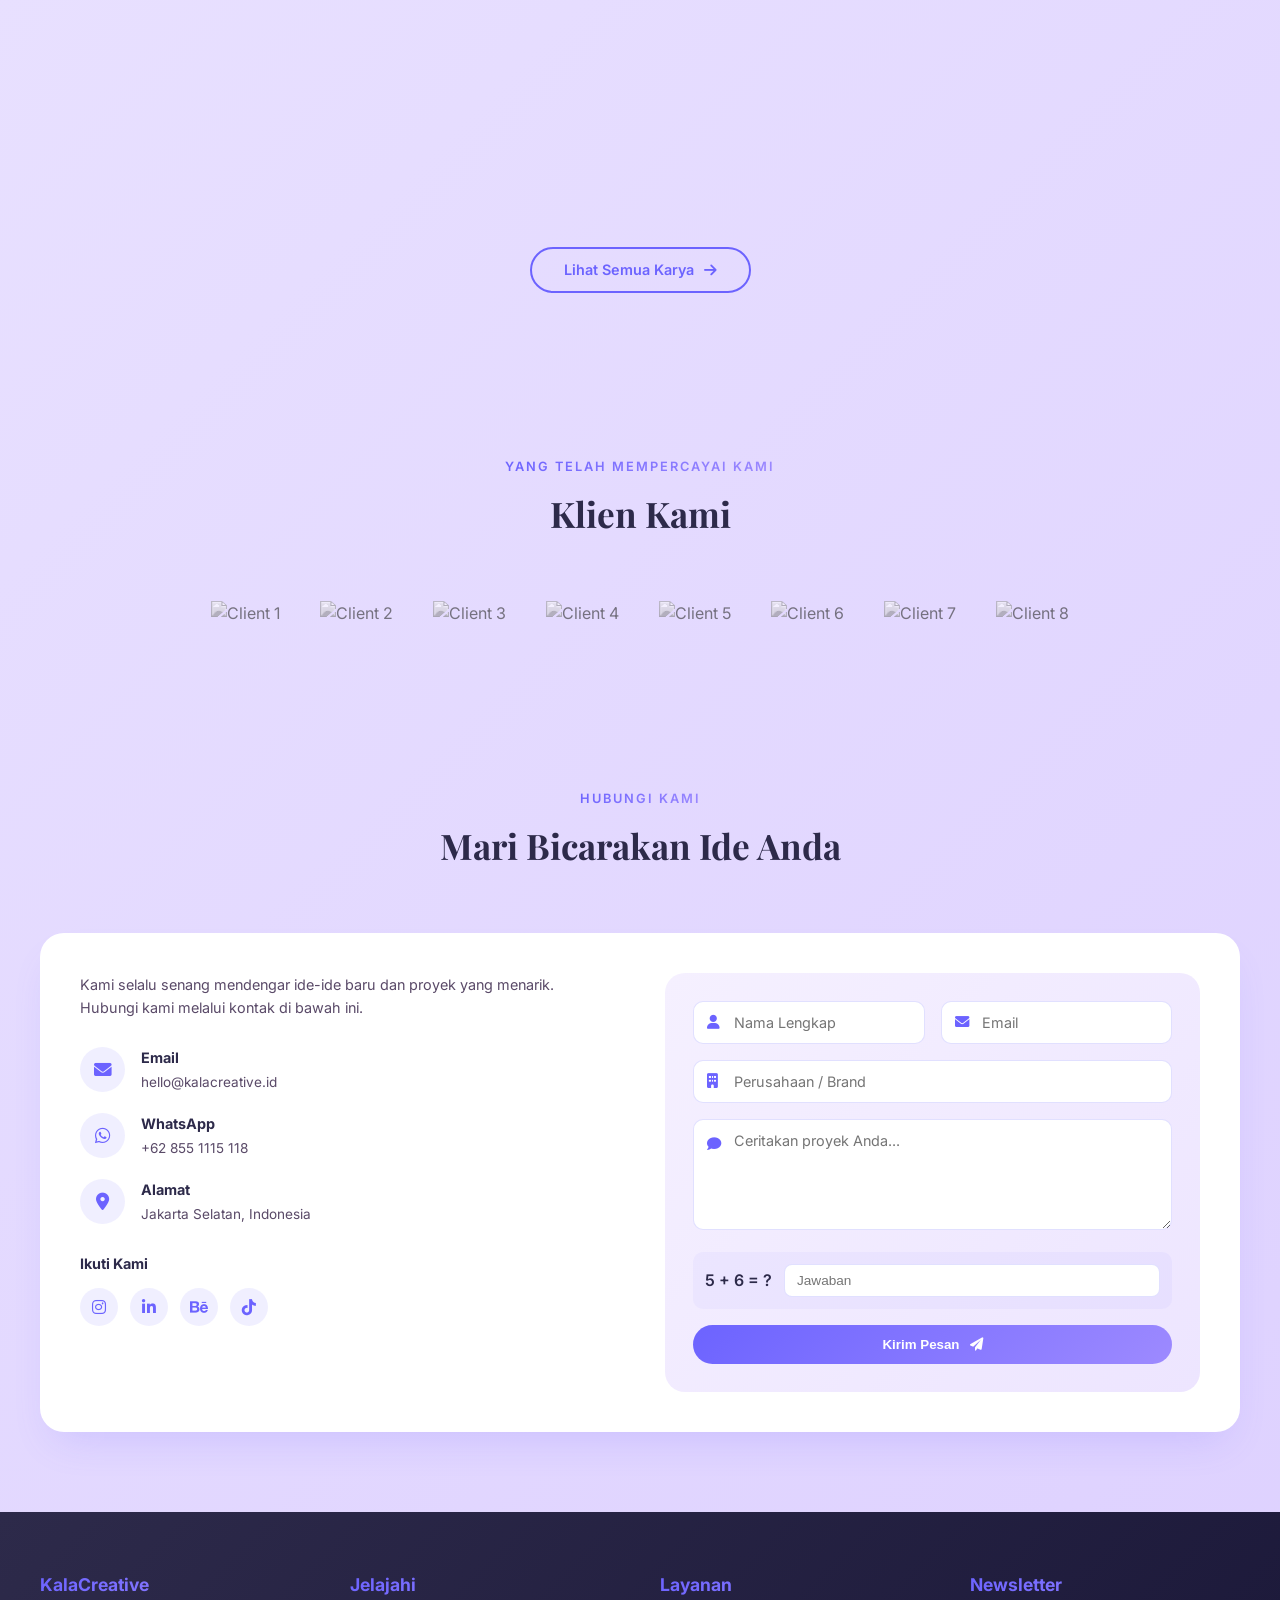
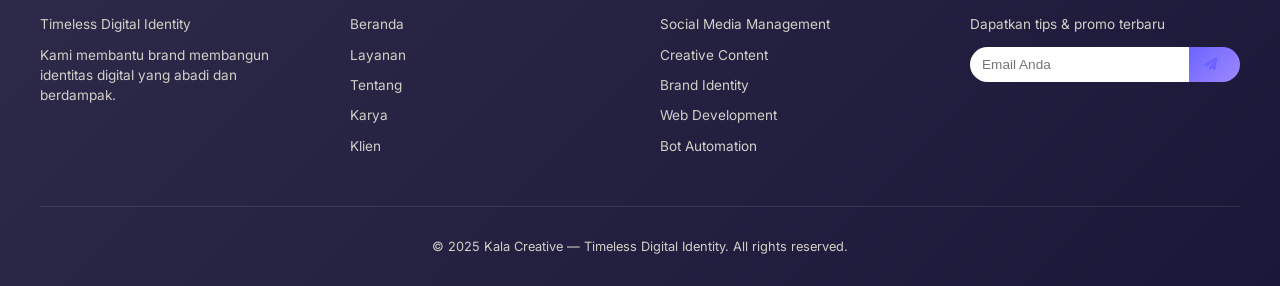
==== commit 4ab7fb4d: "Update UI" ====
--- a/index.html
+++ b/index.html
@@ -4,7 +4,7 @@
     <meta charset="UTF-8">
     <meta name="viewport" content="width=device-width, initial-scale=1.0, user-scalable=yes">
     <meta name="description" content="Kala Creative - Creative Agency for Timeless Digital Identity">
-    <title>Kala Creative - Timeless Digital Identity</title>
+    <title>Kala Creative - Creative Digital Agency</title>
     <!-- Google Fonts -->
     <link href="https://fonts.googleapis.com/css2?family=Inter:opsz,wght@14..32,300;400;500;600;700;800&family=Playfair+Display:wght@400;500;600;700;800;900&display=swap" rel="stylesheet">
     <!-- Font Awesome 6 -->
@@ -13,6 +13,8 @@
     <link href="https://unpkg.com/aos@2.3.1/dist/aos.css" rel="stylesheet">
     <!-- Custom CSS -->
     <link rel="stylesheet" href="style.css">
+    <!-- Fav Icon -->
+    <link rel="icon" type="image/png" href="/Kala.Creative.png">
 </head>
 <body>
 
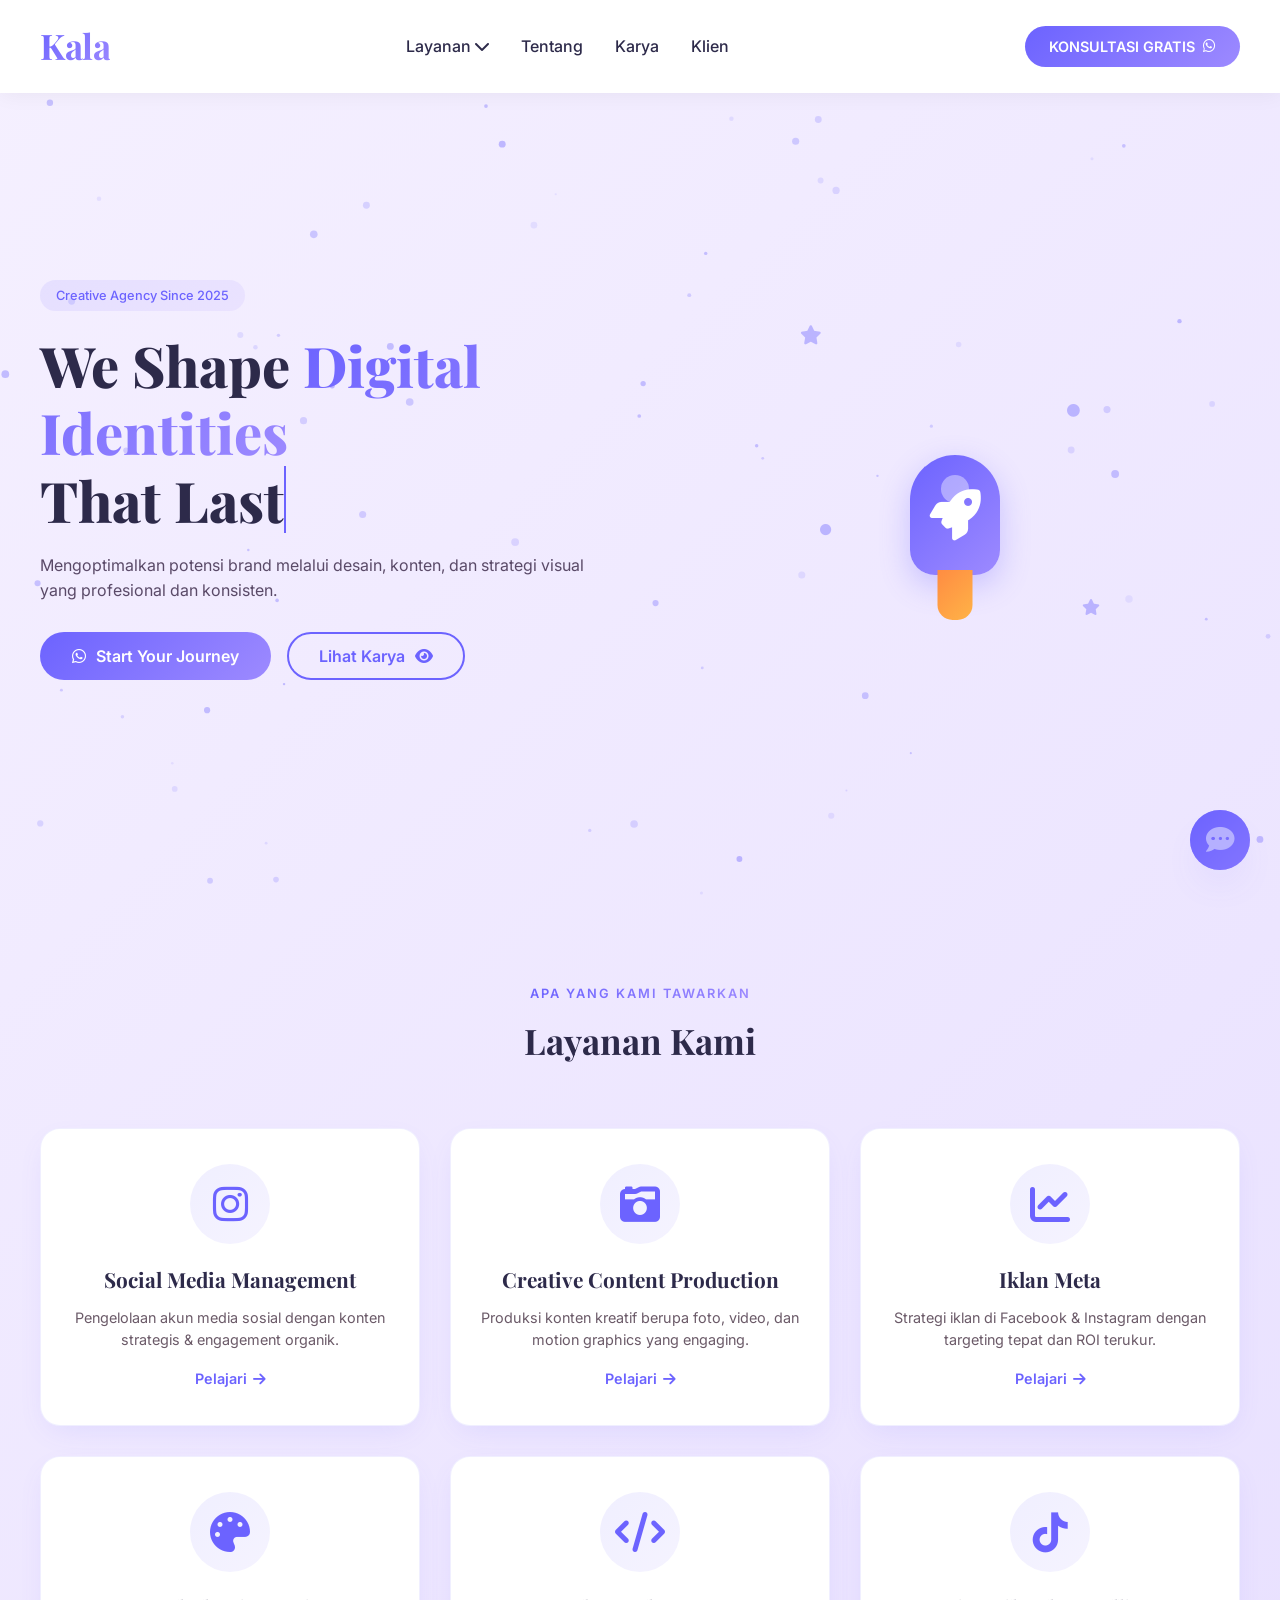
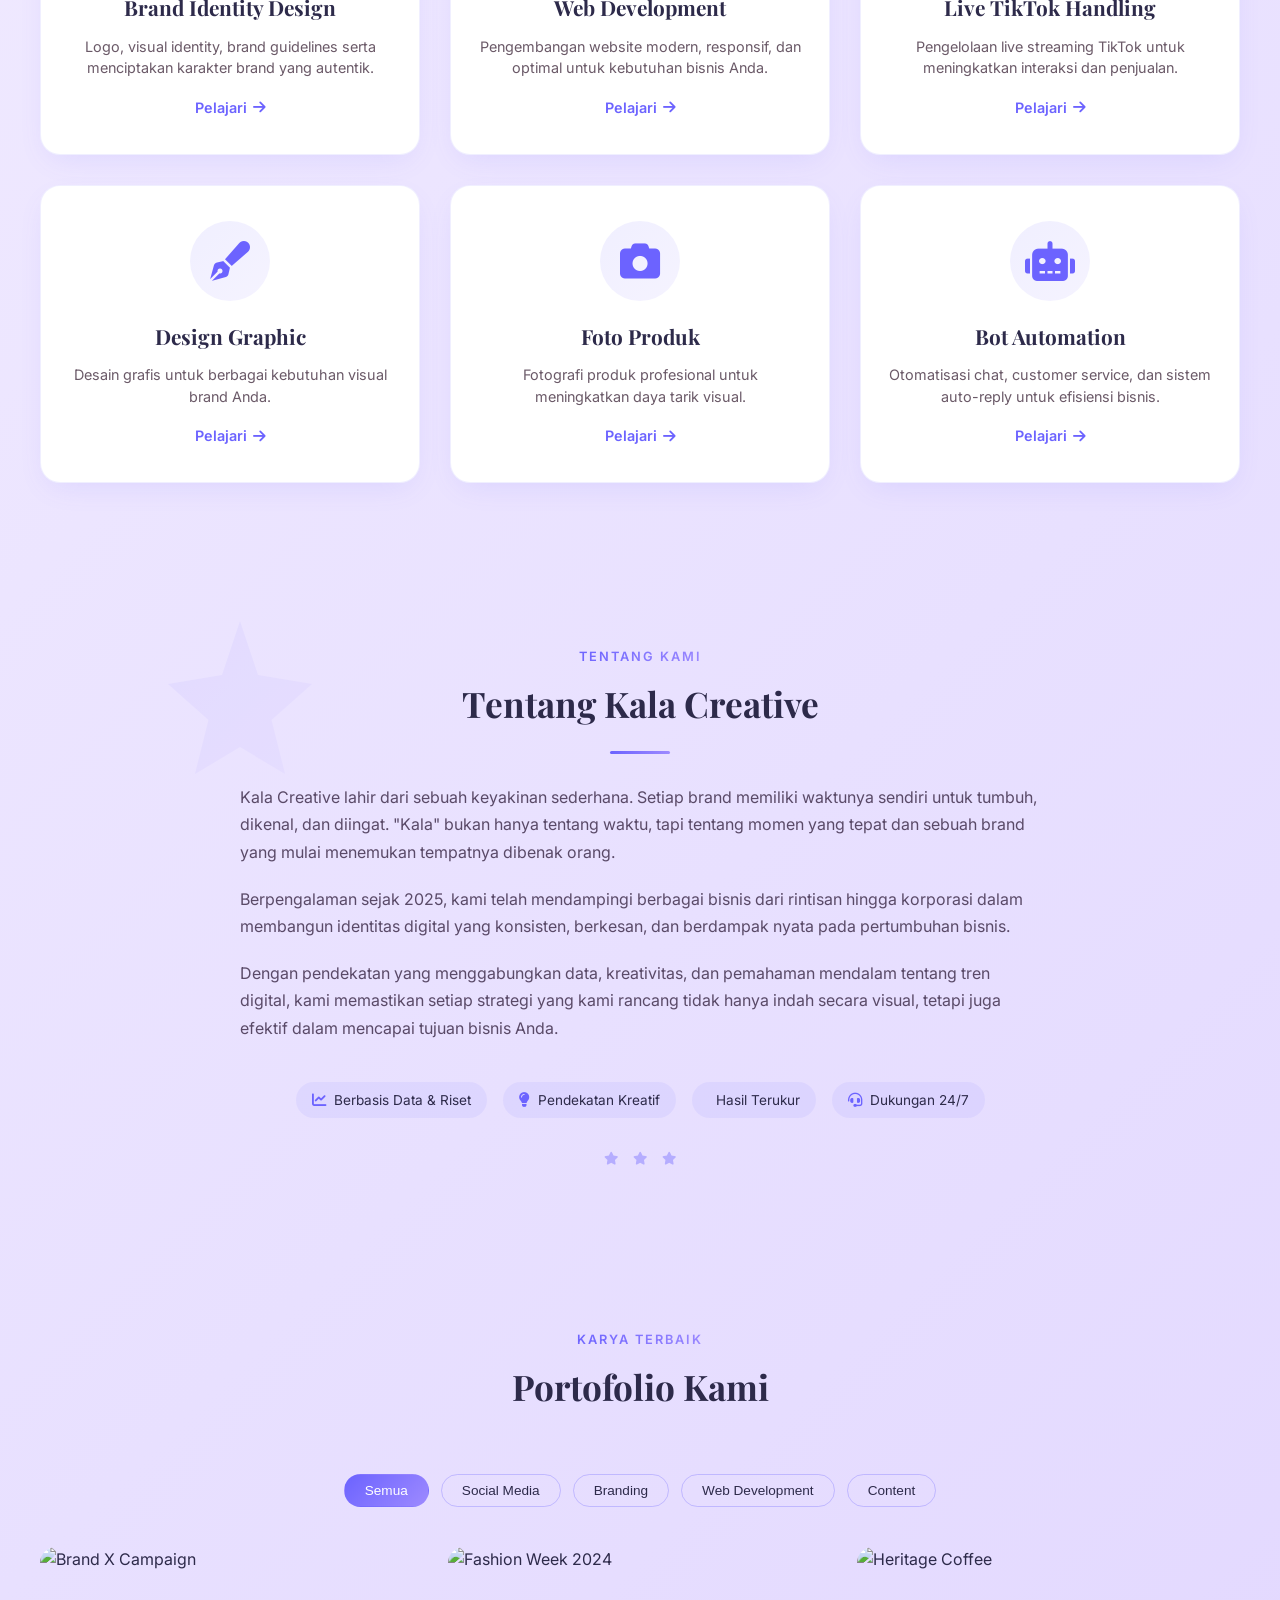
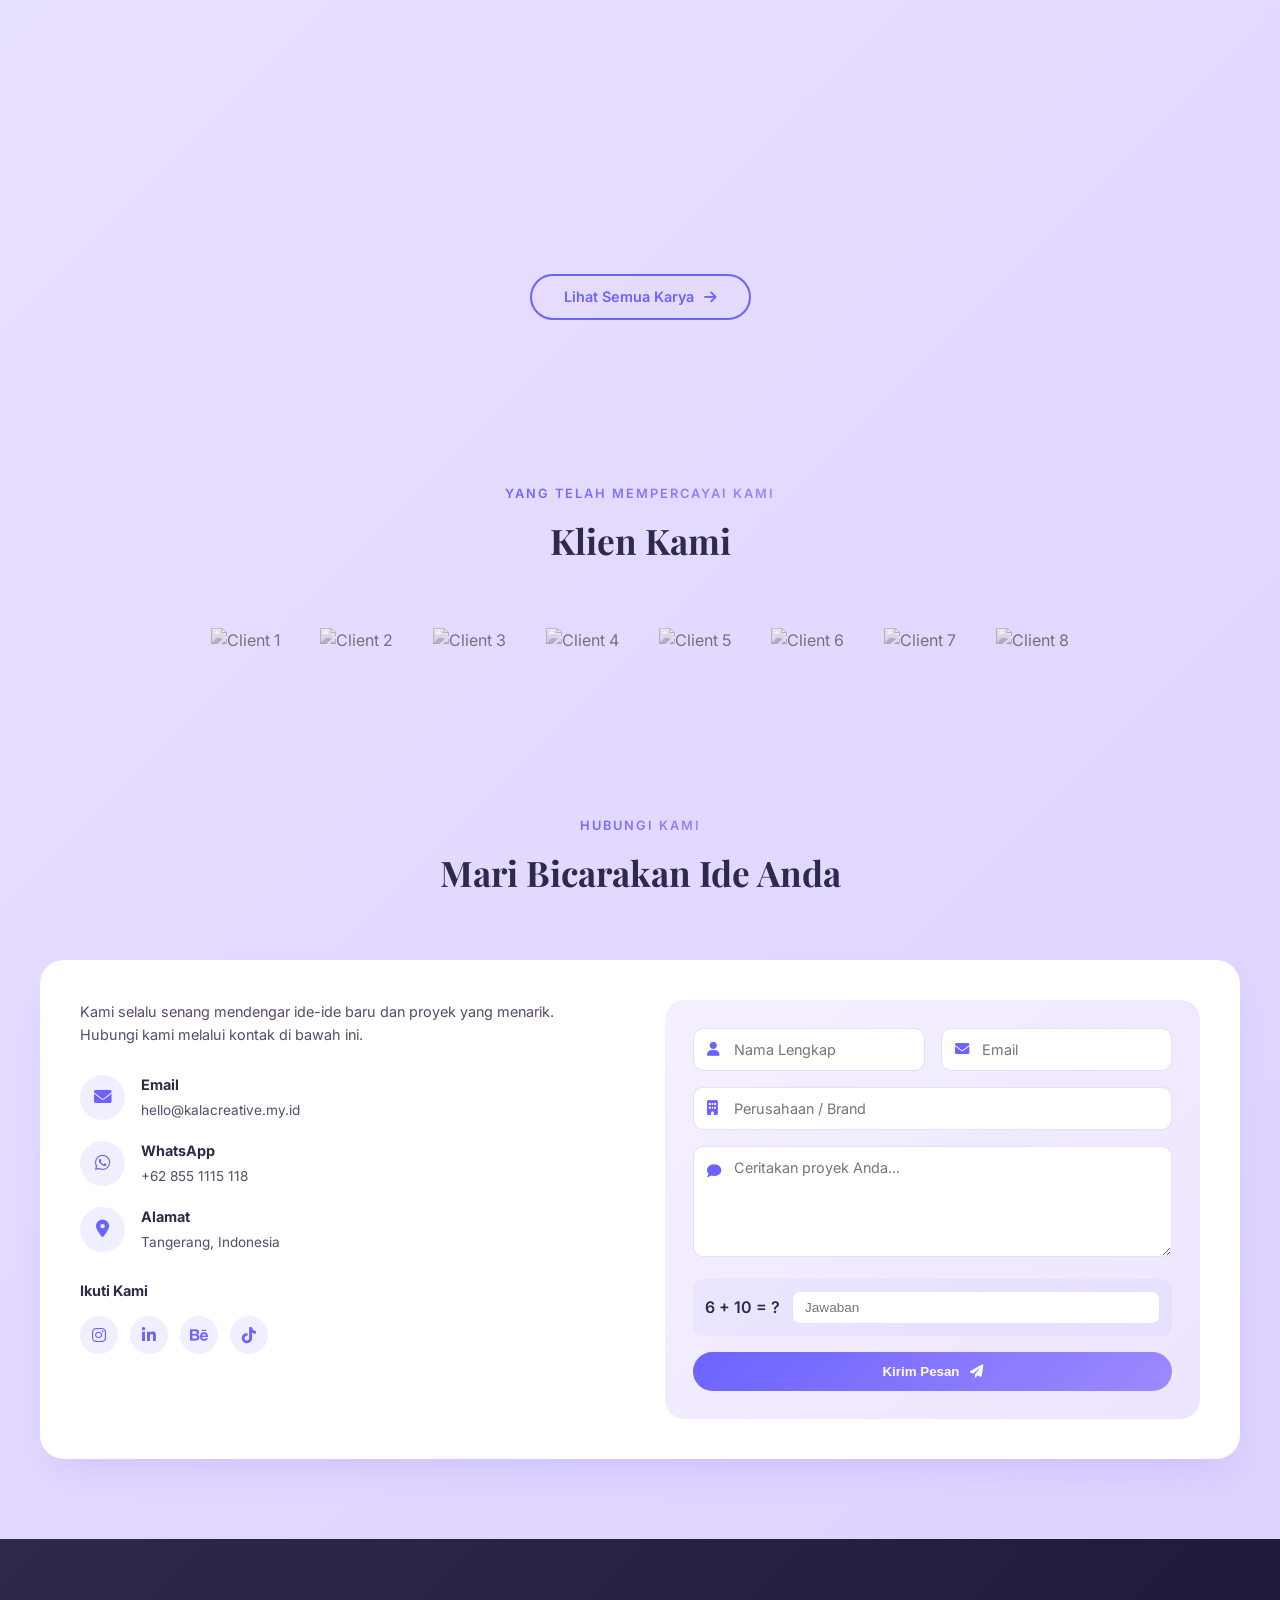
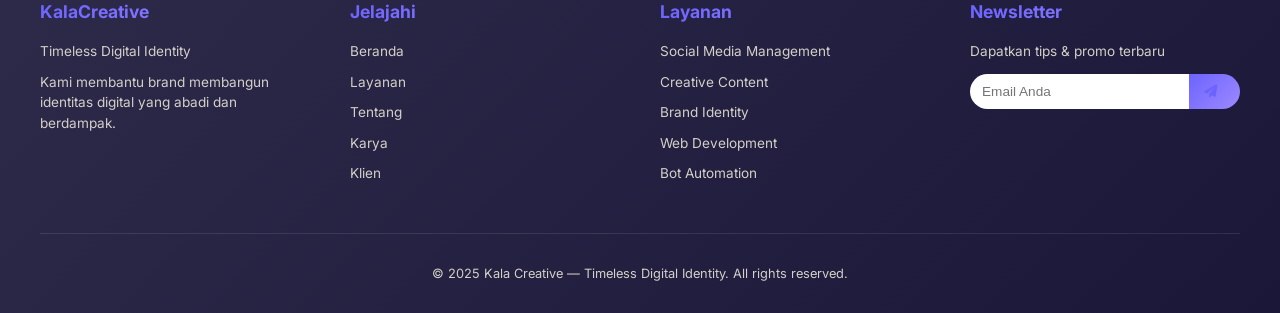
==== commit f9b36602: "Update UI" ====
--- a/index.html
+++ b/index.html
@@ -89,7 +89,7 @@
             <li><a href="#clients">Klien</a></li>
         </ul>
         <a href="https://wa.me/628551115118?text=Halo%20Kala%20Creative,%20saya%20tertarik%20dengan%20layanan%20Anda" class="nav-cta-btn" target="_blank">
-            <span>Hubungi Kami</span>
+            <span>KONSULTASI GRATIS</span>
             <i class="fab fa-whatsapp"></i>
         </a>
         <div class="menu-toggle" id="menuToggle">
@@ -105,12 +105,12 @@
         <div class="container">
             <div class="hero-wrapper">
                 <div class="hero-left" data-aos="fade-right" data-aos-duration="1000">
-                    <div class="hero-badge">Creative Agency Since 2020</div>
+                    <div class="hero-badge">Creative Agency Since 2025</div>
                     <h1>
                         We Shape <span class="hero-gradient">Digital Identities</span><br>
                         <span class="typing-text" id="typingText"></span>
                     </h1>
-                    <p class="hero-subtitle">Strategi kreatif & eksekusi visual untuk membangun brand yang tak lekang oleh waktu.</p>
+                    <p class="hero-subtitle">Mengoptimalkan potensi brand melalui desain, konten, dan strategi visual yang profesional dan konsisten.</p>
                     <div class="hero-buttons">
                         <a href="https://wa.me/628551115118?text=Halo%20Kala%20Creative,%20saya%20tertarik%20dengan%20layanan%20Anda" class="btn-primary" target="_blank">
                             <i class="fab fa-whatsapp"></i> Start Your Journey
@@ -173,8 +173,8 @@
                     <div class="about-line"></div>
                     
                     <div class="about-content">
-                        <p>Kala Creative hadir sebagai ruang kolaborasi antara strategi dan estetika. Kami percaya bahwa setiap brand memiliki waktunya sendiri untuk bersinar — dan tugas kami adalah membuat momen itu terasa abadi.</p>
-                        <p>Berpengalaman sejak 2020, kami telah mendampingi berbagai bisnis dari rintisan hingga korporasi dalam membangun identitas digital yang konsisten, berkesan, dan berdampak nyata pada pertumbuhan bisnis.</p>
+                        <p>Kala Creative lahir dari sebuah keyakinan sederhana. Setiap brand memiliki waktunya sendiri untuk tumbuh, dikenal, dan diingat. "Kala" bukan hanya tentang waktu, tapi tentang momen yang tepat dan sebuah brand yang mulai menemukan tempatnya dibenak orang.</p>
+                        <p>Berpengalaman sejak 2025, kami telah mendampingi berbagai bisnis dari rintisan hingga korporasi dalam membangun identitas digital yang konsisten, berkesan, dan berdampak nyata pada pertumbuhan bisnis.</p>
                         <p>Dengan pendekatan yang menggabungkan data, kreativitas, dan pemahaman mendalam tentang tren digital, kami memastikan setiap strategi yang kami rancang tidak hanya indah secara visual, tetapi juga efektif dalam mencapai tujuan bisnis Anda.</p>
                     </div>
 
@@ -251,7 +251,7 @@
                     <div class="contact-details">
                         <div class="contact-item">
                             <div class="contact-icon"><i class="fas fa-envelope"></i></div>
-                            <div><h4>Email</h4><p>hello@kalacreative.id</p></div>
+                            <div><h4>Email</h4><p>hello@kalacreative.my.id</p></div>
                         </div>
                         <div class="contact-item">
                             <div class="contact-icon"><i class="fab fa-whatsapp"></i></div>
@@ -259,13 +259,13 @@
                         </div>
                         <div class="contact-item">
                             <div class="contact-icon"><i class="fas fa-map-marker-alt"></i></div>
-                            <div><h4>Alamat</h4><p>Jakarta Selatan, Indonesia</p></div>
+                            <div><h4>Alamat</h4><p>Tangerang, Indonesia</p></div>
                         </div>
                     </div>
                     <div class="contact-social">
                         <h4>Ikuti Kami</h4>
                         <div class="social-links">
-                            <a href="#"><i class="fab fa-instagram"></i></a>
+                            <a href="https://www.instagram.com/kala.creativeid/"><i class="fab fa-instagram"></i></a>
                             <a href="#"><i class="fab fa-linkedin-in"></i></a>
                             <a href="#"><i class="fab fa-behance"></i></a>
                             <a href="#"><i class="fab fa-tiktok"></i></a>
